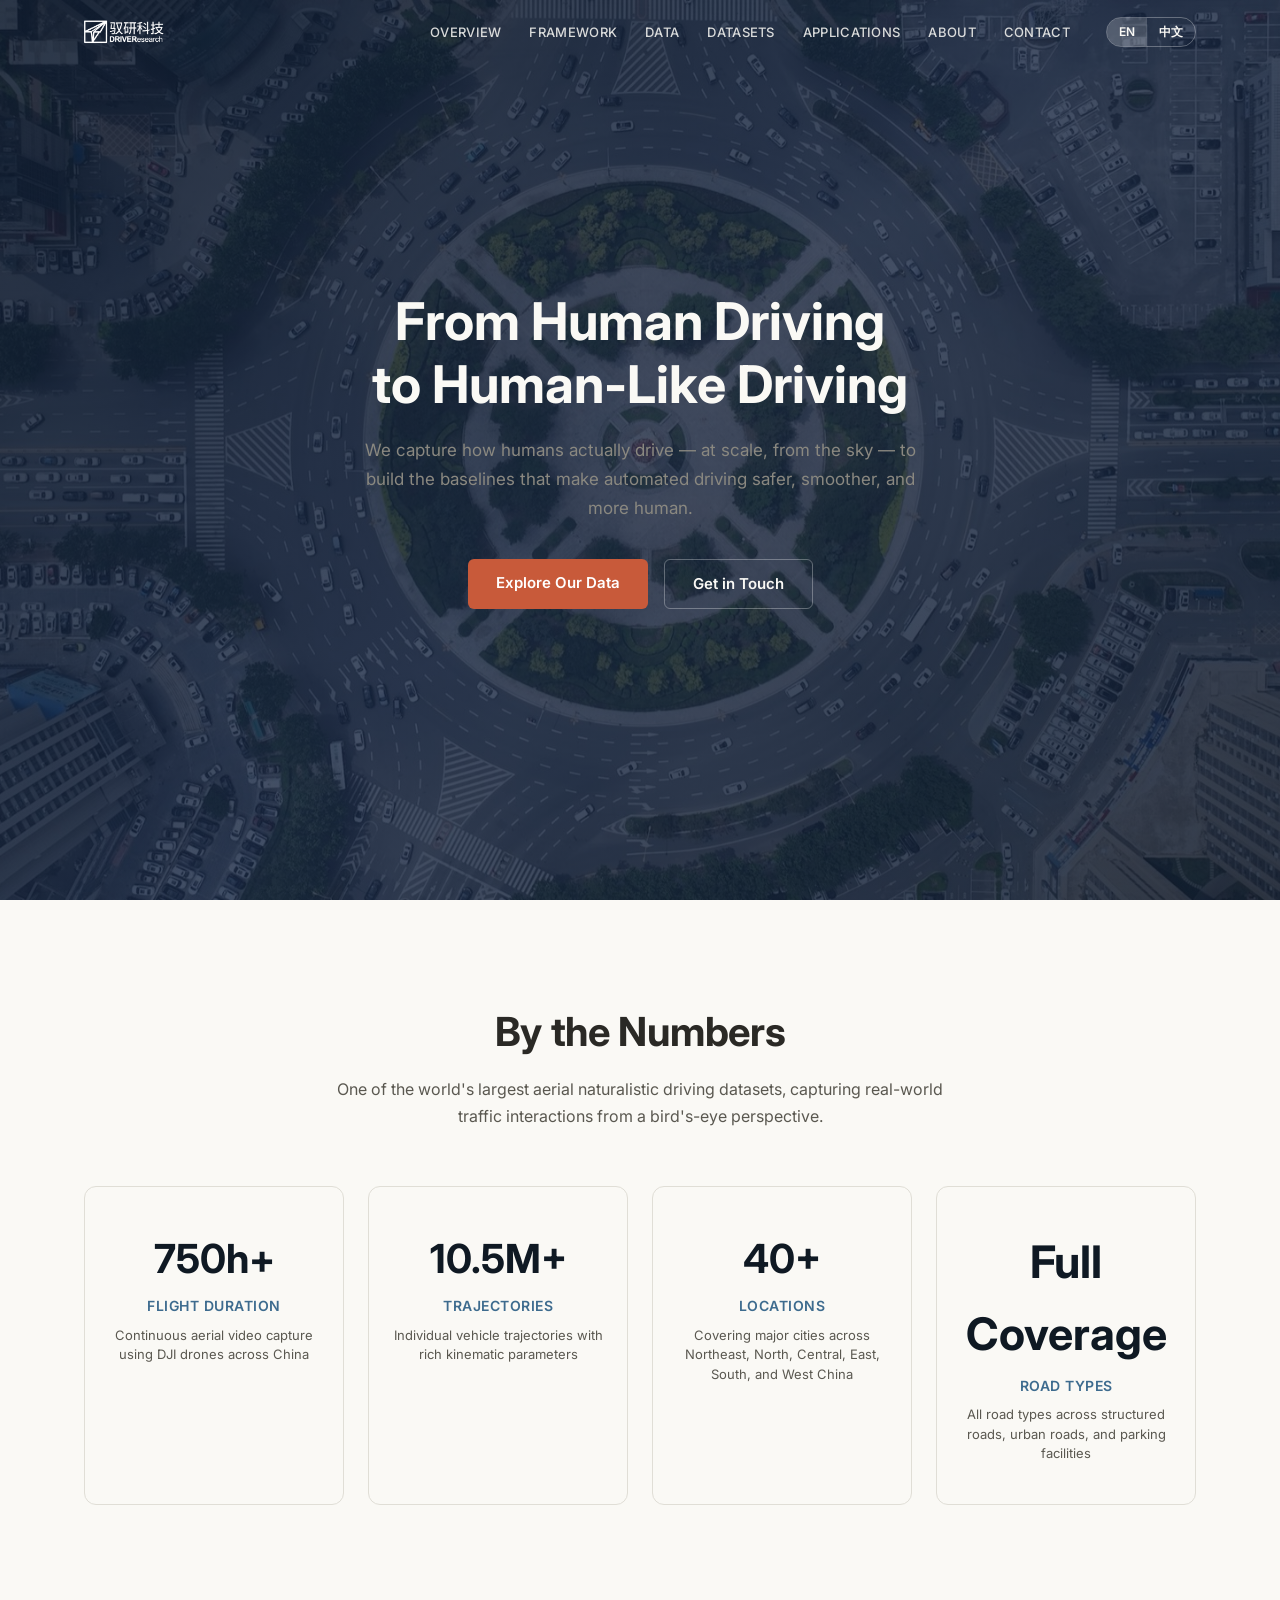
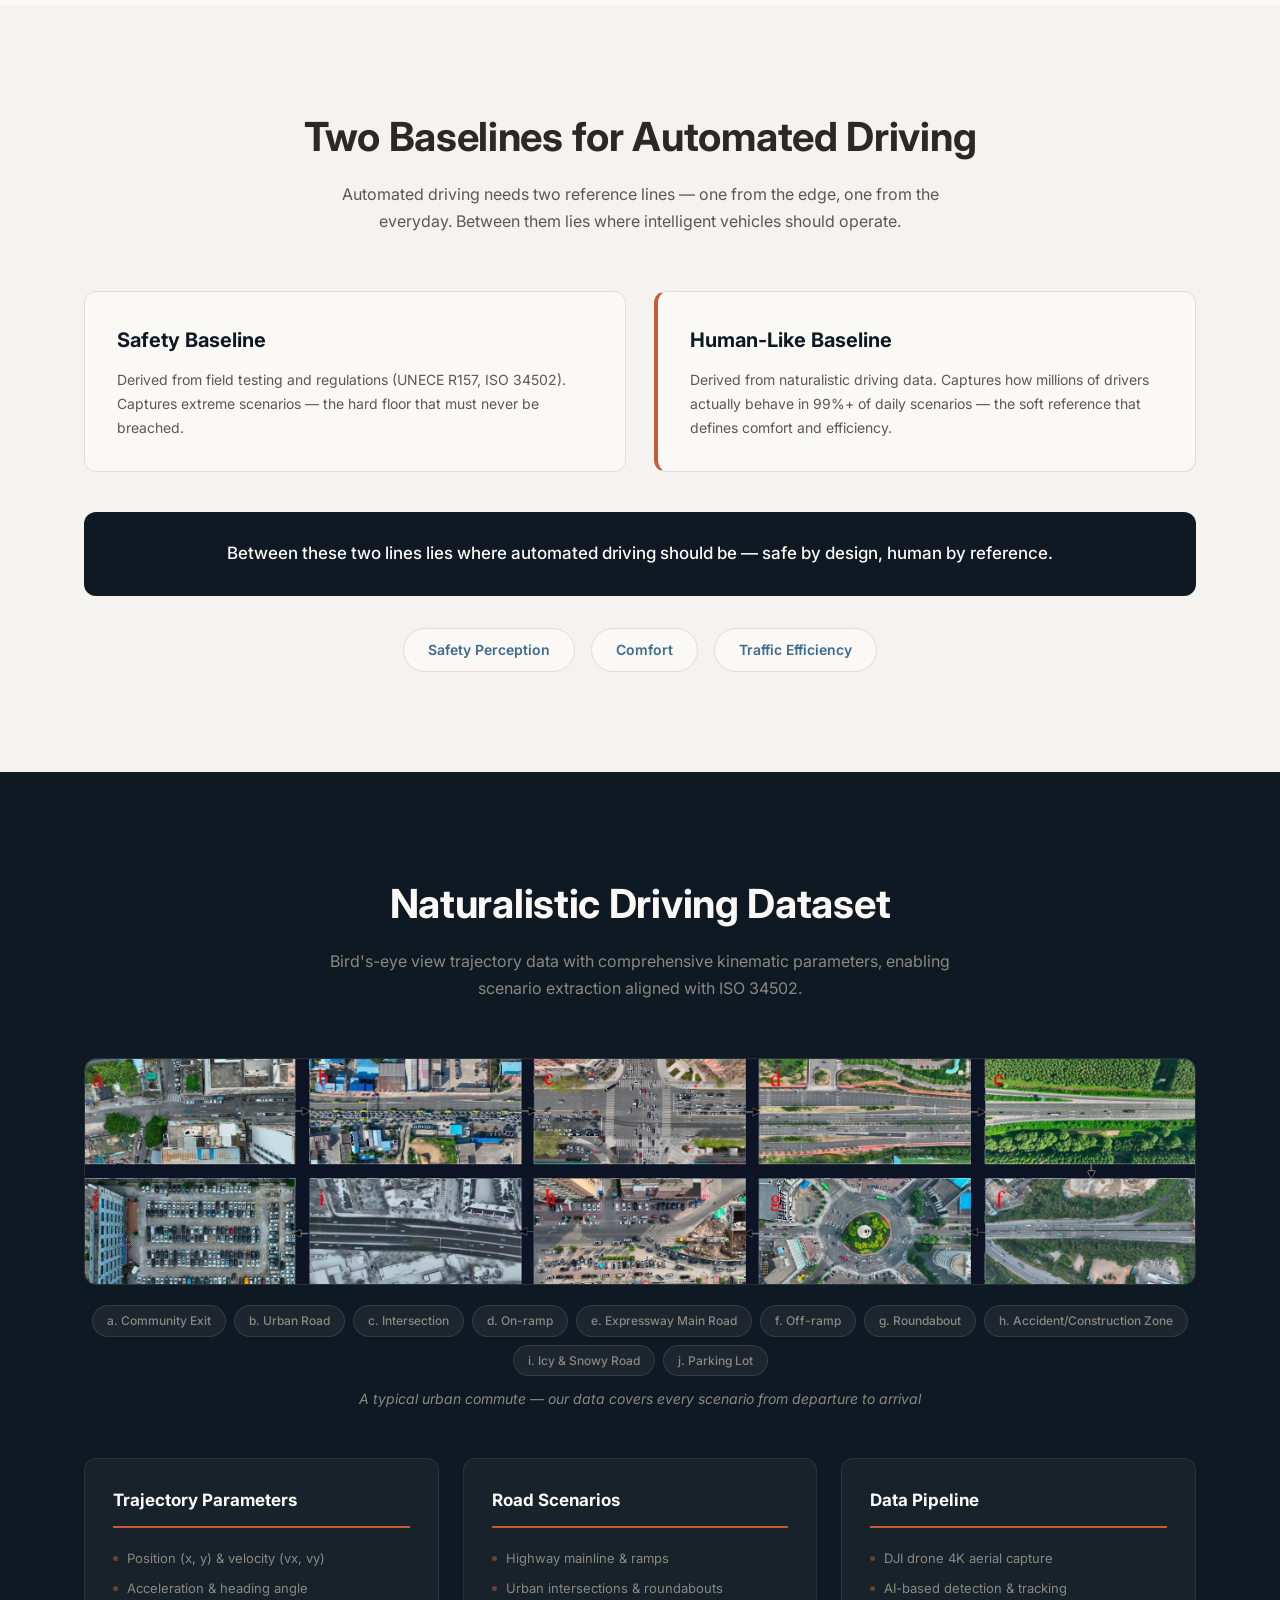
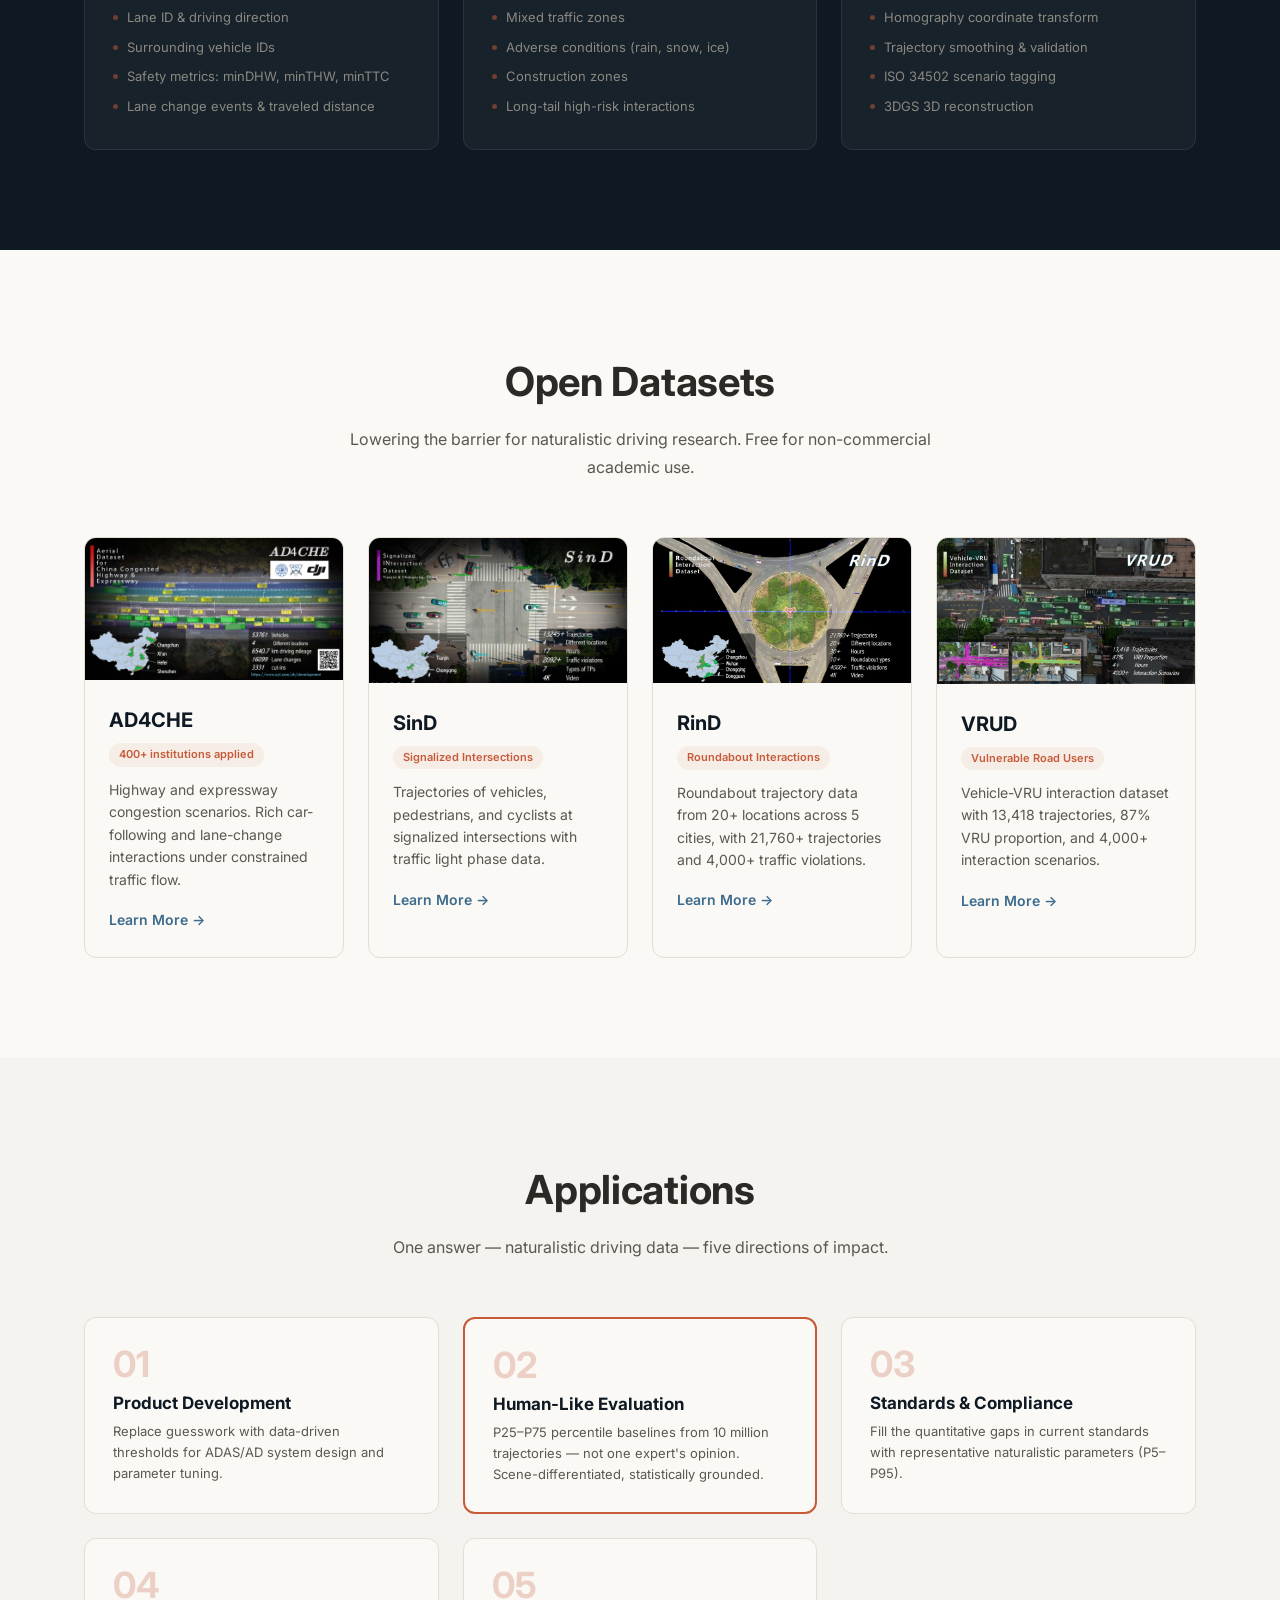
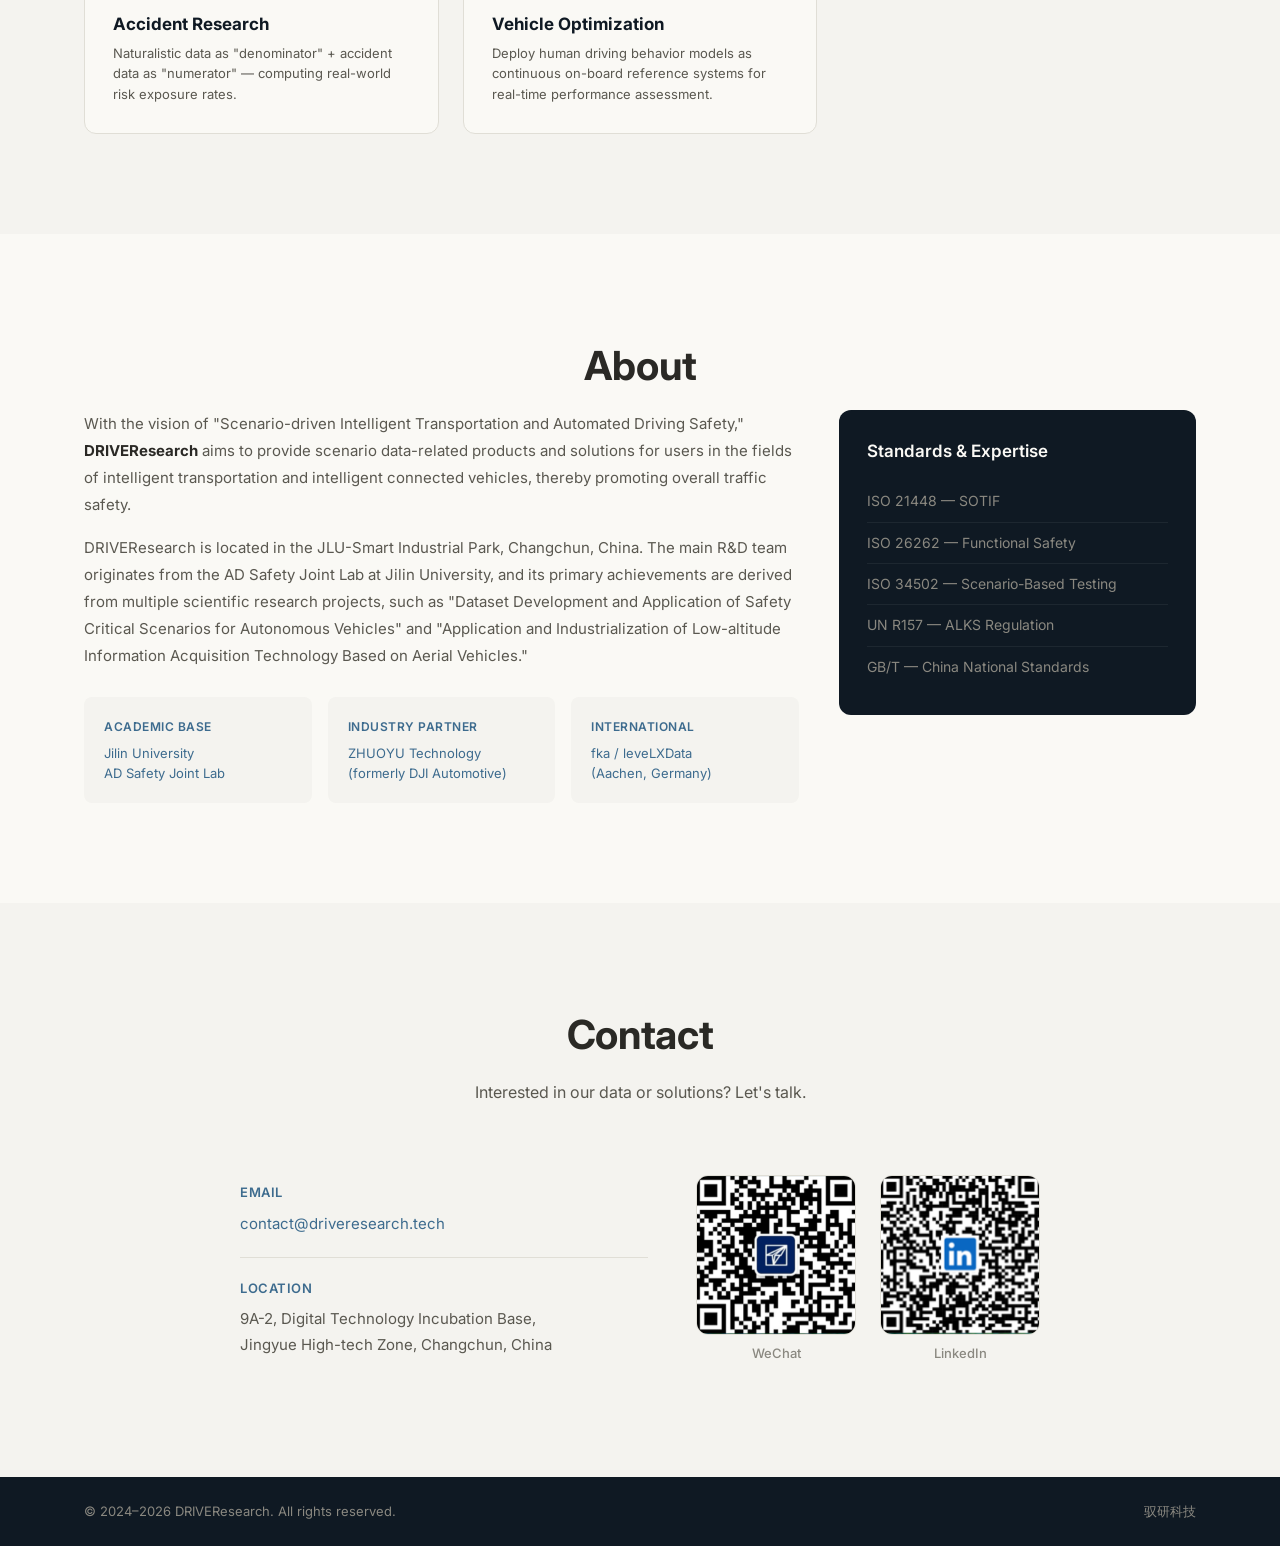
==== index.html @ 3f0e337e "Update data overview: revise locations desc + add road types card - Locations: "覆盖中国东北、华北、中部、东部、华南、西" ====
<!DOCTYPE html>
<html lang="en">
<head>
  <meta charset="UTF-8">
  <meta name="viewport" content="width=device-width, initial-scale=1.0">
  <title>DRIVEResearch — Scenario Data-Driven AD Safety</title>
  <meta name="description" content="DRIVEResearch provides large-scale aerial naturalistic driving datasets and scenario-based safety evaluation for automated driving.">
  <link rel="alternate" hreflang="zh" href="zh.html">
  <link rel="alternate" hreflang="en" href="index.html">
  <link rel="icon" href="images/logo-square.png" type="image/png">
  <link rel="stylesheet" href="styles.css">
  <link rel="preconnect" href="https://fonts.googleapis.com">
  <link rel="preconnect" href="https://fonts.gstatic.com" crossorigin>
  <link href="https://fonts.googleapis.com/css2?family=Inter:wght@300;400;500;600;700&display=swap" rel="stylesheet">
</head>
<body>

  <nav class="nav" id="nav">
    <div class="nav-inner">
      <a href="#hero" class="nav-logo"><img src="images/logo-white.png" alt="DRIVEResearch" class="nav-logo-img"></a>
      <button class="nav-toggle" aria-label="Toggle menu" onclick="document.querySelector('.nav-links').classList.toggle('open')">
        <span></span><span></span><span></span>
      </button>
      <ul class="nav-links">
        <li><a href="#overview">Overview</a></li>
        <li><a href="#framework">Framework</a></li>
        <li><a href="#data">Data</a></li>
        <li><a href="#datasets">Datasets</a></li>
        <li><a href="#applications">Applications</a></li>
        <li><a href="#about">About</a></li>
        <li><a href="#contact">Contact</a></li>
        <li><span class="lang-switch"><a href="index.html" class="active">EN</a><a href="zh.html">中文</a></span></li>
      </ul>
    </div>
  </nav>

  <!-- Hero -->
  <section class="hero" id="hero">
    <img src="images/shoutu.jpg" alt="Aerial view of roundabout traffic" class="hero-bg">
    <div class="hero-overlay"></div>
    <div class="hero-content">
      <h1>From Human Driving<br>to Human-Like Driving</h1>
      <p class="hero-desc">We capture how humans actually drive — at scale, from the sky — to build the baselines that make automated driving safer, smoother, and more human.</p>
      <div class="hero-actions">
        <a href="#data" class="btn btn-primary">Explore Our Data</a>
        <a href="#contact" class="btn btn-outline">Get in Touch</a>
      </div>
    </div>
  </section>

  <!-- Overview Stats -->
  <section class="overview" id="overview">
    <div class="container">
      <h2 class="section-title">By the Numbers</h2>
      <p class="section-subtitle">One of the world's largest aerial naturalistic driving datasets, capturing real-world traffic interactions from a bird's-eye perspective.</p>
      <div class="stats-grid">
        <div class="stat-card reveal">
          <div class="stat-number"><span class="counter" data-target="750" data-suffix="h+">0</span></div>
          <div class="stat-label">Flight Duration</div>
          <div class="stat-desc">Continuous aerial video capture using DJI drones across China</div>
        </div>
        <div class="stat-card reveal">
          <div class="stat-number"><span class="counter" data-target="10500000" data-suffix="+">0</span></div>
          <div class="stat-label">Trajectories</div>
          <div class="stat-desc">Individual vehicle trajectories with rich kinematic parameters</div>
        </div>
        <div class="stat-card reveal">
          <div class="stat-number"><span class="counter" data-target="40" data-suffix="+">0</span></div>
          <div class="stat-label">Locations</div>
          <div class="stat-desc">Covering major cities across Northeast, North, Central, East, South, and West China</div>
        </div>
        <div class="stat-card reveal">
          <div class="stat-number" style="font-size:2.8rem;">Full Coverage</div>
          <div class="stat-label">Road Types</div>
          <div class="stat-desc">All road types across structured roads, urban roads, and parking facilities</div>
        </div>
      </div>
    </div>
  </section>

  <!-- Framework -->
  <section class="framework" id="framework">
    <div class="container">
      <h2 class="section-title">Two Baselines for Automated Driving</h2>
      <p class="section-subtitle">Automated driving needs two reference lines — one from the edge, one from the everyday. Between them lies where intelligent vehicles should operate.</p>
      <div class="framework-cols">
        <div class="framework-card reveal">
          <h3>Safety Baseline</h3>
          <p>Derived from field testing and regulations (UNECE R157, ISO 34502). Captures extreme scenarios — the hard floor that must never be breached.</p>
        </div>
        <div class="framework-card highlight reveal">
          <h3>Human-Like Baseline</h3>
          <p>Derived from naturalistic driving data. Captures how millions of drivers actually behave in 99%+ of daily scenarios — the soft reference that defines comfort and efficiency.</p>
        </div>
      </div>
      <div class="framework-callout reveal">
        Between these two lines lies where automated driving should be — safe by design, human by reference.
      </div>
      <div class="eval-dims">
        <span class="eval-dim reveal">Safety Perception</span>
        <span class="eval-dim reveal">Comfort</span>
        <span class="eval-dim reveal">Traffic Efficiency</span>
      </div>
    </div>
  </section>

  <!-- Data -->
  <section class="data-section" id="data">
    <div class="container">
      <h2 class="section-title">Naturalistic Driving Dataset</h2>
      <p class="section-subtitle">Bird's-eye view trajectory data with comprehensive kinematic parameters, enabling scenario extraction aligned with ISO 34502.</p>
      <img src="images/commute-scenarios.jpg" alt="10 typical urban commute driving scenarios" class="data-banner reveal">
      <div class="scene-labels reveal">
        <span class="scene-tag">a. Community Exit</span>
        <span class="scene-tag">b. Urban Road</span>
        <span class="scene-tag">c. Intersection</span>
        <span class="scene-tag">d. On-ramp</span>
        <span class="scene-tag">e. Expressway Main Road</span>
        <span class="scene-tag">f. Off-ramp</span>
        <span class="scene-tag">g. Roundabout</span>
        <span class="scene-tag">h. Accident/Construction Zone</span>
        <span class="scene-tag">i. Icy &amp; Snowy Road</span>
        <span class="scene-tag">j. Parking Lot</span>
      </div>
      <p class="data-caption reveal">A typical urban commute — our data covers every scenario from departure to arrival</p>
      <div class="data-features">
        <div class="data-feature reveal">
          <h3>Trajectory Parameters</h3>
          <ul class="param-list">
            <li>Position (x, y) &amp; velocity (vx, vy)</li>
            <li>Acceleration &amp; heading angle</li>
            <li>Lane ID &amp; driving direction</li>
            <li>Surrounding vehicle IDs</li>
            <li>Safety metrics: minDHW, minTHW, minTTC</li>
            <li>Lane change events &amp; traveled distance</li>
          </ul>
        </div>
        <div class="data-feature reveal">
          <h3>Road Scenarios</h3>
          <ul class="param-list">
            <li>Highway mainline &amp; ramps</li>
            <li>Urban intersections &amp; roundabouts</li>
            <li>Mixed traffic zones</li>
            <li>Adverse conditions (rain, snow, ice)</li>
            <li>Construction zones</li>
            <li>Long-tail high-risk interactions</li>
          </ul>
        </div>
        <div class="data-feature reveal">
          <h3>Data Pipeline</h3>
          <ul class="param-list">
            <li>DJI drone 4K aerial capture</li>
            <li>AI-based detection &amp; tracking</li>
            <li>Homography coordinate transform</li>
            <li>Trajectory smoothing &amp; validation</li>
            <li>ISO 34502 scenario tagging</li>
            <li>3DGS 3D reconstruction</li>
          </ul>
        </div>
      </div>
    </div>
  </section>

  <!-- Open Datasets -->
  <section class="datasets" id="datasets">
    <div class="container">
      <h2 class="section-title">Open Datasets</h2>
      <p class="section-subtitle">Lowering the barrier for naturalistic driving research. Free for non-commercial academic use.</p>
      <div class="datasets-grid">
        <div class="dataset-card reveal">
          <img src="images/AD4CHE.jpg" alt="AD4CHE dataset">
          <div class="dataset-card-body">
            <h3>AD4CHE</h3>
            <span class="dataset-badge">400+ institutions applied</span>
            <p>Highway and expressway congestion scenarios. Rich car-following and lane-change interactions under constrained traffic flow.</p>
            <a href="https://ieeexplore.ieee.org/document/10079130" target="_blank" rel="noopener" class="dataset-link">Learn More &rarr;</a>
          </div>
        </div>
        <div class="dataset-card reveal">
          <img src="images/SinD.jpg" alt="SinD dataset">
          <div class="dataset-card-body">
            <h3>SinD</h3>
            <span class="dataset-badge">Signalized Intersections</span>
            <p>Trajectories of vehicles, pedestrians, and cyclists at signalized intersections with traffic light phase data.</p>
            <a href="https://arxiv.org/abs/2209.02297" target="_blank" rel="noopener" class="dataset-link">Learn More &rarr;</a>
          </div>
        </div>
        <div class="dataset-card reveal">
          <img src="images/RinD.jpg" alt="RinD dataset">
          <div class="dataset-card-body">
            <h3>RinD</h3>
            <span class="dataset-badge">Roundabout Interactions</span>
            <p>Roundabout trajectory data from 20+ locations across 5 cities, with 21,760+ trajectories and 4,000+ traffic violations.</p>
            <a href="https://eie.cqu.edu.cn/info/1204/2586.htm" target="_blank" rel="noopener" class="dataset-link">Learn More &rarr;</a>
          </div>
        </div>
        <div class="dataset-card reveal">
          <img src="images/VRUD.jpg" alt="VRUD dataset">
          <div class="dataset-card-body">
            <h3>VRUD</h3>
            <span class="dataset-badge">Vulnerable Road Users</span>
            <p>Vehicle-VRU interaction dataset with 13,418 trajectories, 87% VRU proportion, and 4,000+ interaction scenarios.</p>
            <a href="https://arxiv.org/abs/2604.01134" target="_blank" rel="noopener" class="dataset-link">Learn More &rarr;</a>
          </div>
        </div>
      </div>
    </div>
  </section>

  <!-- Applications -->
  <section class="applications" id="applications">
    <div class="container">
      <h2 class="section-title">Applications</h2>
      <p class="section-subtitle">One answer — naturalistic driving data — five directions of impact.</p>
      <div class="app-grid">
        <div class="app-card reveal">
          <div class="app-number">01</div>
          <h3>Product Development</h3>
          <p>Replace guesswork with data-driven thresholds for ADAS/AD system design and parameter tuning.</p>
        </div>
        <div class="app-card featured reveal">
          <div class="app-number">02</div>
          <h3>Human-Like Evaluation</h3>
          <p>P25–P75 percentile baselines from 10 million trajectories — not one expert's opinion. Scene-differentiated, statistically grounded.</p>
        </div>
        <div class="app-card reveal">
          <div class="app-number">03</div>
          <h3>Standards &amp; Compliance</h3>
          <p>Fill the quantitative gaps in current standards with representative naturalistic parameters (P5–P95).</p>
        </div>
        <div class="app-card reveal">
          <div class="app-number">04</div>
          <h3>Accident Research</h3>
          <p>Naturalistic data as "denominator" + accident data as "numerator" — computing real-world risk exposure rates.</p>
        </div>
        <div class="app-card reveal">
          <div class="app-number">05</div>
          <h3>Vehicle Optimization</h3>
          <p>Deploy human driving behavior models as continuous on-board reference systems for real-time performance assessment.</p>
        </div>
      </div>
    </div>
  </section>

  <!-- About -->
  <section class="about" id="about">
    <div class="container">
      <h2 class="section-title">About</h2>
      <div class="about-content">
        <div class="about-text">
          <p>With the vision of "Scenario-driven Intelligent Transportation and Automated Driving Safety," <strong>DRIVEResearch</strong> aims to provide scenario data-related products and solutions for users in the fields of intelligent transportation and intelligent connected vehicles, thereby promoting overall traffic safety.</p>
          <p>DRIVEResearch is located in the JLU-Smart Industrial Park, Changchun, China. The main R&amp;D team originates from the AD Safety Joint Lab at Jilin University, and its primary achievements are derived from multiple scientific research projects, such as "Dataset Development and Application of Safety Critical Scenarios for Autonomous Vehicles" and "Application and Industrialization of Low-altitude Information Acquisition Technology Based on Aerial Vehicles."</p>
          <div class="affiliations">
            <div class="affiliation">
              <h4>Academic Base</h4>
              <p><a href="https://lab.autozyx.com" target="_blank" rel="noopener">Jilin University<br>AD Safety Joint Lab</a></p>
            </div>
            <div class="affiliation">
              <h4>Industry Partner</h4>
              <p><a href="https://zyt.com" target="_blank" rel="noopener">ZHUOYU Technology<br>(formerly DJI Automotive)</a></p>
            </div>
            <div class="affiliation">
              <h4>International</h4>
              <p><a href="https://levelxdata.com/" target="_blank" rel="noopener">fka / leveLXData<br>(Aachen, Germany)</a></p>
            </div>
          </div>
        </div>
        <div class="standards-box">
          <h3>Standards &amp; Expertise</h3>
          <ul>
            <li>ISO 21448 — SOTIF</li>
            <li>ISO 26262 — Functional Safety</li>
            <li>ISO 34502 — Scenario-Based Testing</li>
            <li>UN R157 — ALKS Regulation</li>
            <li>GB/T — China National Standards</li>
          </ul>
        </div>
      </div>
    </div>
  </section>

  <!-- Contact -->
  <section class="contact" id="contact">
    <div class="container">
      <h2 class="section-title">Contact</h2>
      <p class="section-subtitle">Interested in our data or solutions? Let's talk.</p>
      <div class="contact-layout">
        <div class="contact-info">
          <div class="contact-item">
            <h3>Email</h3>
            <p><a href="mailto:contact@driveresearch.tech">contact@driveresearch.tech</a></p>
          </div>
          <div class="contact-item">
            <h3>Location</h3>
            <p>9A-2, Digital Technology Incubation Base,<br>Jingyue High-tech Zone, Changchun, China</p>
          </div>
        </div>
        <div class="contact-qr-group">
          <div class="contact-qr">
            <img src="images/WeChat.png" alt="WeChat QR Code">
            <p>WeChat</p>
          </div>
          <div class="contact-qr">
            <a href="https://www.linkedin.com/company/driveresearch/?viewAsMember=true" target="_blank" rel="noopener">
              <img src="images/Linkedin.png" alt="LinkedIn QR Code">
            </a>
            <p>LinkedIn</p>
          </div>
        </div>
      </div>
    </div>
  </section>

  <footer class="footer">
    <div class="container">
      <div class="footer-inner">
        <p>&copy; 2024–2026 DRIVEResearch. All rights reserved.</p>
        <p>驭研科技</p>
      </div>
    </div>
  </footer>

  <script src="scripts.js"></script>
</body>
</html>
---- styles.css ----
/* ===== Reset & Variables ===== */
*, *::before, *::after { margin: 0; padding: 0; box-sizing: border-box; }

:root {
  --navy: #0f1923;
  --navy-light: #1a2636;
  --blue: #3d6b8e;
  --blue-light: #4d7fa6;
  --accent: #c85a3a;
  --accent-light: #e8a08c;
  --white: #faf9f5;
  --gray-50: #f4f3ef;
  --gray-100: #eae9e4;
  --gray-200: #e0ded6;
  --gray-400: #8a8880;
  --gray-600: #5a5850;
  --gray-800: #2a2925;
  --font: 'Inter', -apple-system, BlinkMacSystemFont, 'Segoe UI', sans-serif;
  --font-zh: 'PingFang SC', 'Microsoft YaHei', 'Noto Sans SC', sans-serif;
  --radius: 12px;
  --shadow: 0 4px 24px rgba(0,0,0,0.06);
  --shadow-hover: 0 12px 40px rgba(0,0,0,0.1);
}

html { scroll-behavior: smooth; }
body { font-family: var(--font); color: var(--gray-800); line-height: 1.6; background: var(--white); -webkit-font-smoothing: antialiased; }
body.zh { font-family: var(--font-zh); }
a { color: var(--blue); text-decoration: none; transition: color 0.2s; }
a:hover { color: var(--blue-light); }
img { max-width: 100%; height: auto; display: block; }
.container { max-width: 1160px; margin: 0 auto; padding: 0 24px; }

/* ===== Reveal Animation ===== */
.reveal { opacity: 0; transform: translateY(24px); transition: opacity 0.6s ease, transform 0.6s ease; }
.reveal.visible { opacity: 1; transform: translateY(0); }
.reveal:nth-child(2) { transition-delay: 0.1s; }
.reveal:nth-child(3) { transition-delay: 0.2s; }
.reveal:nth-child(4) { transition-delay: 0.3s; }
.reveal:nth-child(5) { transition-delay: 0.4s; }

/* ===== Navigation ===== */
.nav { position: fixed; top: 0; left: 0; right: 0; z-index: 1000; background: transparent; transition: background 0.3s, box-shadow 0.3s; }
.nav.scrolled { background: var(--navy); box-shadow: 0 2px 20px rgba(0,0,0,0.3); }
.nav-inner { max-width: 1160px; margin: 0 auto; padding: 0 24px; display: flex; align-items: center; justify-content: space-between; height: 64px; }
.nav-logo-img { height: 32px; width: auto; }
.nav-links { display: flex; list-style: none; gap: 28px; align-items: center; }
.nav-links a { color: var(--white); font-size: 13px; font-weight: 500; letter-spacing: 0.3px; text-transform: uppercase; opacity: 0.85; transition: opacity 0.2s; }
.nav-links a:hover { opacity: 1; color: var(--white); }

.lang-switch { display: inline-flex; border: 1px solid rgba(255,255,255,0.3); border-radius: 20px; overflow: hidden; margin-left: 8px; }
.lang-switch a { padding: 4px 12px; font-size: 12px; font-weight: 600; text-transform: none; letter-spacing: 0; opacity: 1; }
.lang-switch a.active { background: rgba(255,255,255,0.2); }

.nav-toggle { display: none; flex-direction: column; gap: 5px; background: none; border: none; cursor: pointer; padding: 4px; }
.nav-toggle span { display: block; width: 22px; height: 2px; background: var(--white); }

/* ===== Buttons ===== */
.btn { display: inline-block; padding: 12px 28px; font-size: 15px; font-weight: 600; border-radius: 6px; transition: all 0.2s; cursor: pointer; }
.btn-primary { background: var(--accent); color: #fff; }
.btn-primary:hover { background: #b04e30; color: #fff; transform: translateY(-1px); }
.btn-outline { border: 1.5px solid rgba(255,255,255,0.3); color: var(--white); }
.btn-outline:hover { border-color: var(--white); color: var(--white); }
.btn-outline-dark { border: 1.5px solid var(--gray-200); color: var(--gray-800); }
.btn-outline-dark:hover { border-color: var(--blue); color: var(--blue); }

/* ===== Section Titles ===== */
.section-title { font-size: clamp(28px, 4vw, 40px); font-weight: 700; text-align: center; margin-bottom: 12px; letter-spacing: -0.3px; }
.section-subtitle { text-align: center; color: var(--gray-600); font-size: 16px; max-width: 640px; margin: 0 auto 56px; line-height: 1.7; }

/* ===== Hero ===== */
.hero { position: relative; min-height: 100vh; display: flex; align-items: center; justify-content: center; background: var(--navy); overflow: hidden; }
.hero-bg { position: absolute; inset: 0; width: 100%; height: 100%; object-fit: cover; object-position: center; }
.hero-overlay { position: absolute; inset: 0; background: linear-gradient(135deg, rgba(10,22,40,0.78) 0%, rgba(19,32,57,0.65) 50%, rgba(10,22,40,0.72) 100%); }
.hero-content { position: relative; z-index: 1; text-align: center; max-width: 760px; padding: 0 24px; }
.hero h1 { font-size: clamp(30px, 5vw, 52px); font-weight: 700; color: var(--white); line-height: 1.2; margin-bottom: 20px; }
.hero-desc { font-size: 17px; color: var(--gray-400); line-height: 1.7; margin-bottom: 36px; max-width: 580px; margin-left: auto; margin-right: auto; }
.hero-actions { display: flex; gap: 16px; justify-content: center; flex-wrap: wrap; }

/* ===== Overview Stats ===== */
.overview { padding: 100px 0; background: var(--white); }
.stats-grid { display: grid; grid-template-columns: repeat(4, 1fr); gap: 24px; }
.stat-card { text-align: center; padding: 40px 16px; border-radius: var(--radius); border: 1px solid var(--gray-200); background: var(--white); transition: transform 0.3s, box-shadow 0.3s; }
.stat-card:hover { transform: translateY(-4px); box-shadow: var(--shadow-hover); }
.stat-number { font-size: 40px; font-weight: 700; color: var(--navy); margin-bottom: 4px; }
.stat-label { font-size: 14px; font-weight: 600; color: var(--blue); text-transform: uppercase; letter-spacing: 0.5px; margin-bottom: 8px; }
.stat-desc { font-size: 13px; color: var(--gray-600); line-height: 1.5; }

/* ===== Framework ===== */
.framework { padding: 100px 0; background: var(--gray-50); }
.framework-img { max-width: 800px; margin: 0 auto 48px; border-radius: var(--radius); }
.framework-cols { display: grid; grid-template-columns: 1fr 1fr; gap: 28px; margin-bottom: 40px; }
.framework-card { padding: 32px; border-radius: var(--radius); border: 1px solid var(--gray-200); background: var(--white); }
.framework-card.highlight { border-left: 4px solid var(--accent); }
.framework-card h3 { font-size: 20px; font-weight: 700; margin-bottom: 12px; color: var(--navy); }
.framework-card p { font-size: 14px; color: var(--gray-600); line-height: 1.7; }
.framework-callout { text-align: center; padding: 28px; background: var(--navy); color: var(--white); border-radius: var(--radius); font-size: 17px; font-weight: 500; line-height: 1.6; }
.eval-dims { display: flex; gap: 16px; justify-content: center; margin-top: 32px; flex-wrap: wrap; }
.eval-dim { padding: 10px 24px; border-radius: 24px; background: var(--white); border: 1px solid var(--gray-200); font-size: 14px; font-weight: 600; color: var(--blue); }

/* ===== Data Section ===== */
.data-section { padding: 100px 0; background: var(--navy); color: var(--white); }
.data-section .section-title { color: var(--white); }
.data-section .section-subtitle { color: var(--gray-400); }
.data-gallery { display: grid; grid-template-columns: 1fr 1fr; gap: 20px; margin-bottom: 48px; }
.data-img { width: 100%; height: 260px; object-fit: cover; border-radius: var(--radius); border: 1px solid rgba(255,255,255,0.1); }
.data-banner { width: 100%; border-radius: var(--radius); margin-bottom: 20px; border: 1px solid rgba(255,255,255,0.1); }
.scene-labels { display: flex; flex-wrap: wrap; gap: 8px; justify-content: center; margin-bottom: 12px; }
.scene-tag { padding: 5px 14px; font-size: 12px; font-weight: 500; color: var(--gray-400); background: rgba(255,255,255,0.06); border: 1px solid rgba(255,255,255,0.1); border-radius: 20px; }
.data-caption { text-align: center; font-size: 14px; color: var(--gray-400); margin-bottom: 48px; font-style: italic; }

.data-features { display: grid; grid-template-columns: repeat(3, 1fr); gap: 24px; }
.data-feature { background: rgba(255,255,255,0.04); border: 1px solid rgba(255,255,255,0.08); padding: 28px; border-radius: var(--radius); }
.data-feature h3 { font-size: 17px; font-weight: 700; color: var(--white); margin-bottom: 16px; padding-bottom: 12px; border-bottom: 2px solid var(--accent); }
.param-list { list-style: none; }
.param-list li { padding: 5px 0; font-size: 13px; color: var(--gray-400); line-height: 1.5; padding-left: 14px; position: relative; }
.param-list li::before { content: ''; position: absolute; left: 0; top: 12px; width: 5px; height: 5px; border-radius: 50%; background: var(--accent); opacity: 0.5; }

/* ===== Open Datasets ===== */
.datasets { padding: 100px 0; background: var(--white); }
.datasets-grid { display: grid; grid-template-columns: repeat(4, 1fr); gap: 24px; }
.dataset-card { border-radius: var(--radius); border: 1px solid var(--gray-200); overflow: hidden; transition: transform 0.3s, box-shadow 0.3s; }
.dataset-card:hover { transform: translateY(-4px); box-shadow: var(--shadow-hover); }
.dataset-card img { width: 100%; height: auto; }
.dataset-card-body { padding: 24px; }
.dataset-card h3 { font-size: 20px; font-weight: 700; color: var(--navy); margin-bottom: 4px; }
.dataset-badge { display: inline-block; font-size: 11px; font-weight: 600; color: var(--accent); background: rgba(200,90,58,0.08); padding: 3px 10px; border-radius: 12px; margin-bottom: 12px; }
.dataset-card p { font-size: 14px; color: var(--gray-600); line-height: 1.6; margin-bottom: 16px; }
.dataset-link { font-size: 14px; font-weight: 600; color: var(--blue); }

/* ===== Applications ===== */
.applications { padding: 100px 0; background: var(--gray-50); }
.app-visual { max-width: 800px; margin: 0 auto 48px; border-radius: var(--radius); }
.app-grid { display: grid; grid-template-columns: repeat(3, 1fr); gap: 24px; }
.app-card { padding: 28px; border-radius: var(--radius); border: 1px solid var(--gray-200); background: var(--white); transition: transform 0.3s, box-shadow 0.3s; }
.app-card:hover { transform: translateY(-4px); box-shadow: var(--shadow-hover); }
.app-card.featured { border: 2px solid var(--accent); }
.app-number { font-size: 36px; font-weight: 700; color: var(--accent); opacity: 0.25; line-height: 1; margin-bottom: 8px; }
.app-card h3 { font-size: 17px; font-weight: 700; color: var(--navy); margin-bottom: 4px; }
.app-zh { font-size: 13px; color: var(--blue); margin-bottom: 12px; }
.app-card p:last-child { font-size: 13px; color: var(--gray-600); line-height: 1.6; }

/* ===== About ===== */
.about { padding: 100px 0; background: var(--white); }
.about-banner { width: 100%; border-radius: var(--radius); margin-bottom: 40px; }
.about-content { display: grid; grid-template-columns: 2fr 1fr; gap: 40px; align-items: start; }
.about-text p { font-size: 15px; color: var(--gray-600); line-height: 1.8; margin-bottom: 16px; }
.about-text strong { color: var(--gray-800); }
.affiliations { display: grid; grid-template-columns: repeat(3, 1fr); gap: 16px; margin-top: 28px; }
.affiliation { padding: 20px; background: var(--gray-50); border-radius: 8px; }
.affiliation h4 { font-size: 12px; font-weight: 600; text-transform: uppercase; letter-spacing: 0.5px; color: var(--blue); margin-bottom: 8px; }
.affiliation p { font-size: 13px; color: var(--gray-600); line-height: 1.5; margin-bottom: 0; }
.standards-box { background: var(--navy); color: var(--white); padding: 28px; border-radius: var(--radius); }
.standards-box h3 { font-size: 17px; font-weight: 600; margin-bottom: 16px; }
.standards-box ul { list-style: none; }
.standards-box li { padding: 9px 0; font-size: 14px; color: var(--gray-400); border-bottom: 1px solid rgba(255,255,255,0.06); }
.standards-box li:last-child { border-bottom: none; }

/* ===== Contact ===== */
.contact { padding: 100px 0; background: var(--gray-50); }
.contact-layout { display: flex; gap: 48px; align-items: center; justify-content: center; max-width: 800px; margin: 0 auto; }
.contact-info { flex: 1; }
.contact-item { padding: 20px 0; border-bottom: 1px solid var(--gray-200); }
.contact-item:last-child { border-bottom: none; }
.contact-item h3 { font-size: 13px; font-weight: 600; text-transform: uppercase; letter-spacing: 0.5px; color: var(--blue); margin-bottom: 8px; }
.contact-item p { font-size: 15px; color: var(--gray-600); line-height: 1.7; }
.contact-qr-group { display: flex; gap: 24px; flex-shrink: 0; }
.contact-qr { text-align: center; }
.contact-qr img { width: 160px; height: 160px; border-radius: var(--radius); border: 1px solid var(--gray-200); margin-bottom: 8px; }
.contact-qr p { font-size: 13px; color: var(--gray-400); font-weight: 500; }

/* ===== Footer ===== */
.footer { background: var(--navy); padding: 24px 0; }
.footer-inner { display: flex; justify-content: space-between; align-items: center; }
.footer p { font-size: 13px; color: var(--gray-400); }

/* ===== Responsive ===== */
@media (max-width: 900px) {
  .stats-grid { grid-template-columns: repeat(2, 1fr); }
  .framework-cols, .data-features, .app-grid { grid-template-columns: 1fr; }
  .datasets-grid { grid-template-columns: 1fr 1fr; }
  .about-content { grid-template-columns: 1fr; }
  .affiliations { grid-template-columns: 1fr; }
  .contact-layout { flex-direction: column; text-align: center; }
  .app-grid { grid-template-columns: 1fr 1fr; }
}
@media (max-width: 640px) {
  .nav-links { display: none; position: absolute; top: 64px; left: 0; right: 0; background: var(--navy); flex-direction: column; padding: 16px 24px; gap: 16px; }
  .nav-links.open { display: flex; }
  .nav-toggle { display: flex; }
  .stats-grid { grid-template-columns: 1fr 1fr; gap: 12px; }
  .stat-card { padding: 24px 12px; }
  .stat-number { font-size: 28px; }
  .app-grid { grid-template-columns: 1fr; }
  .footer-inner { flex-direction: column; gap: 8px; text-align: center; }
}
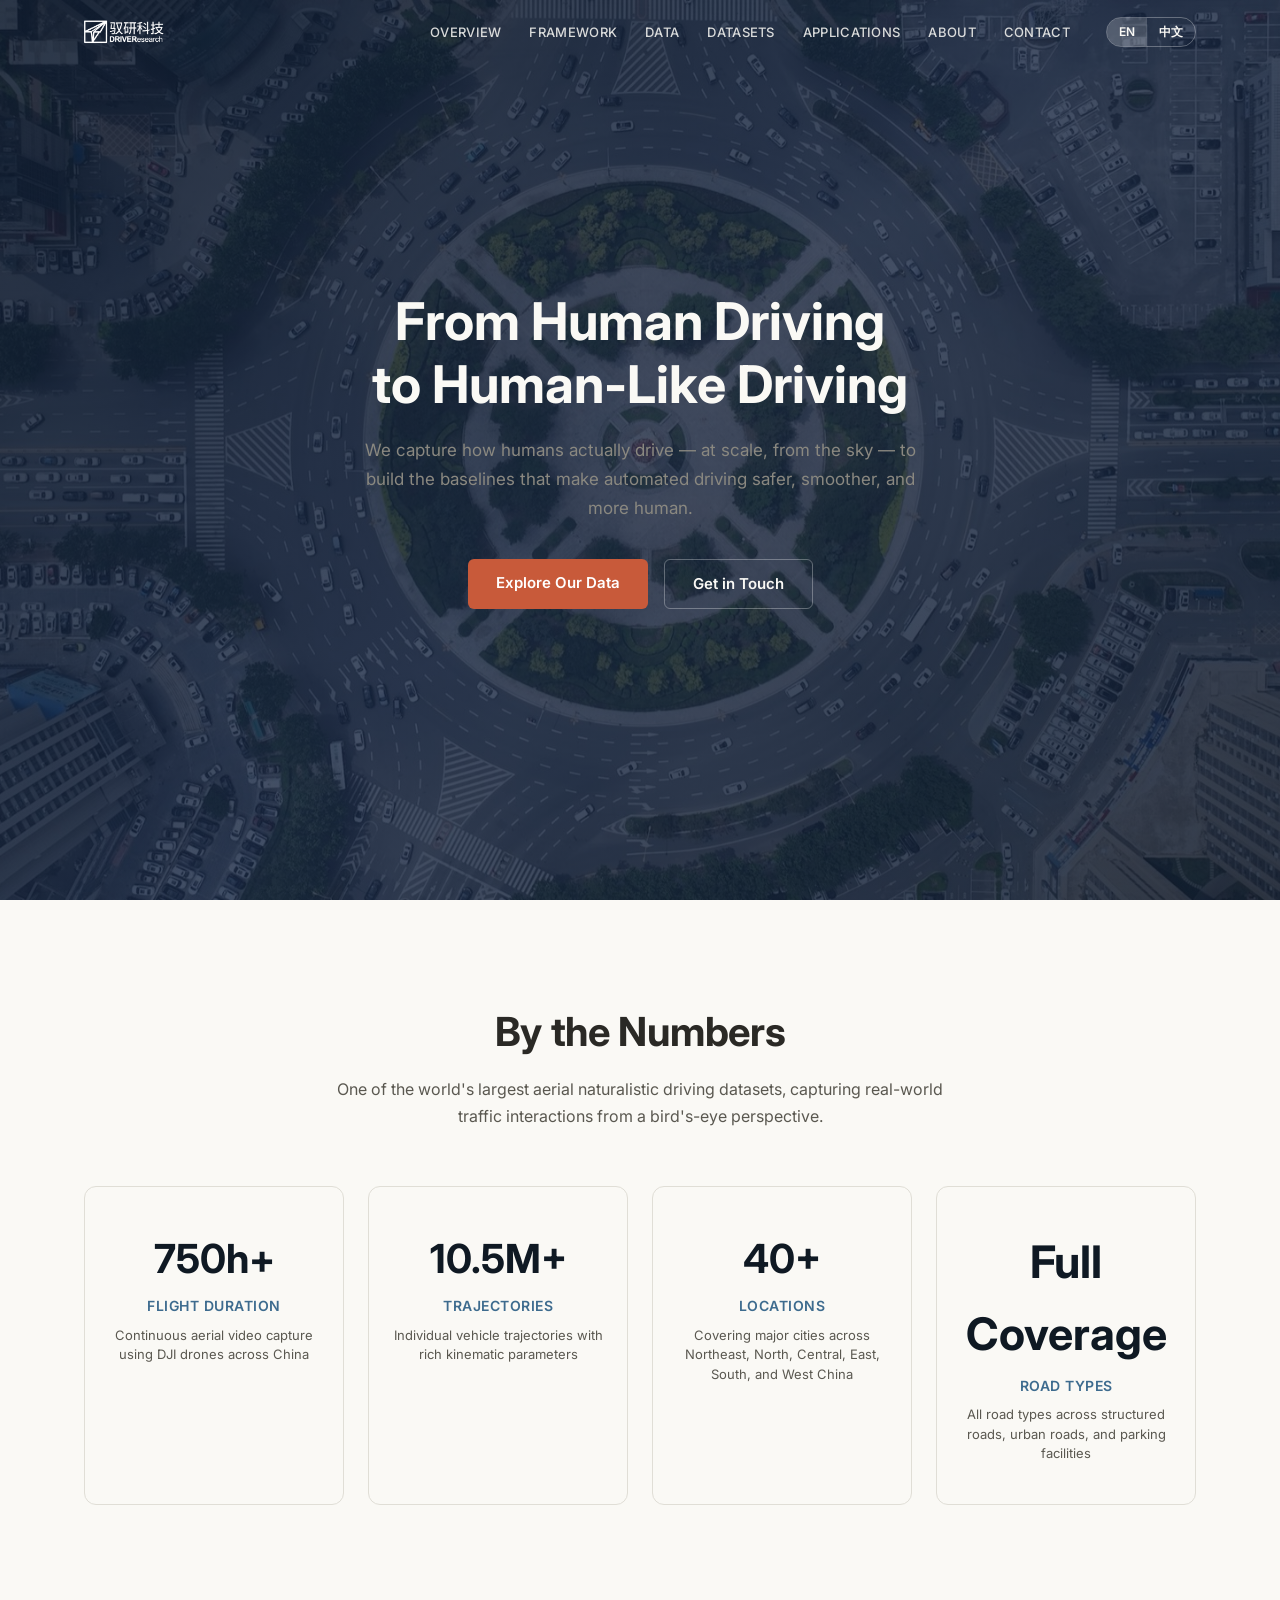
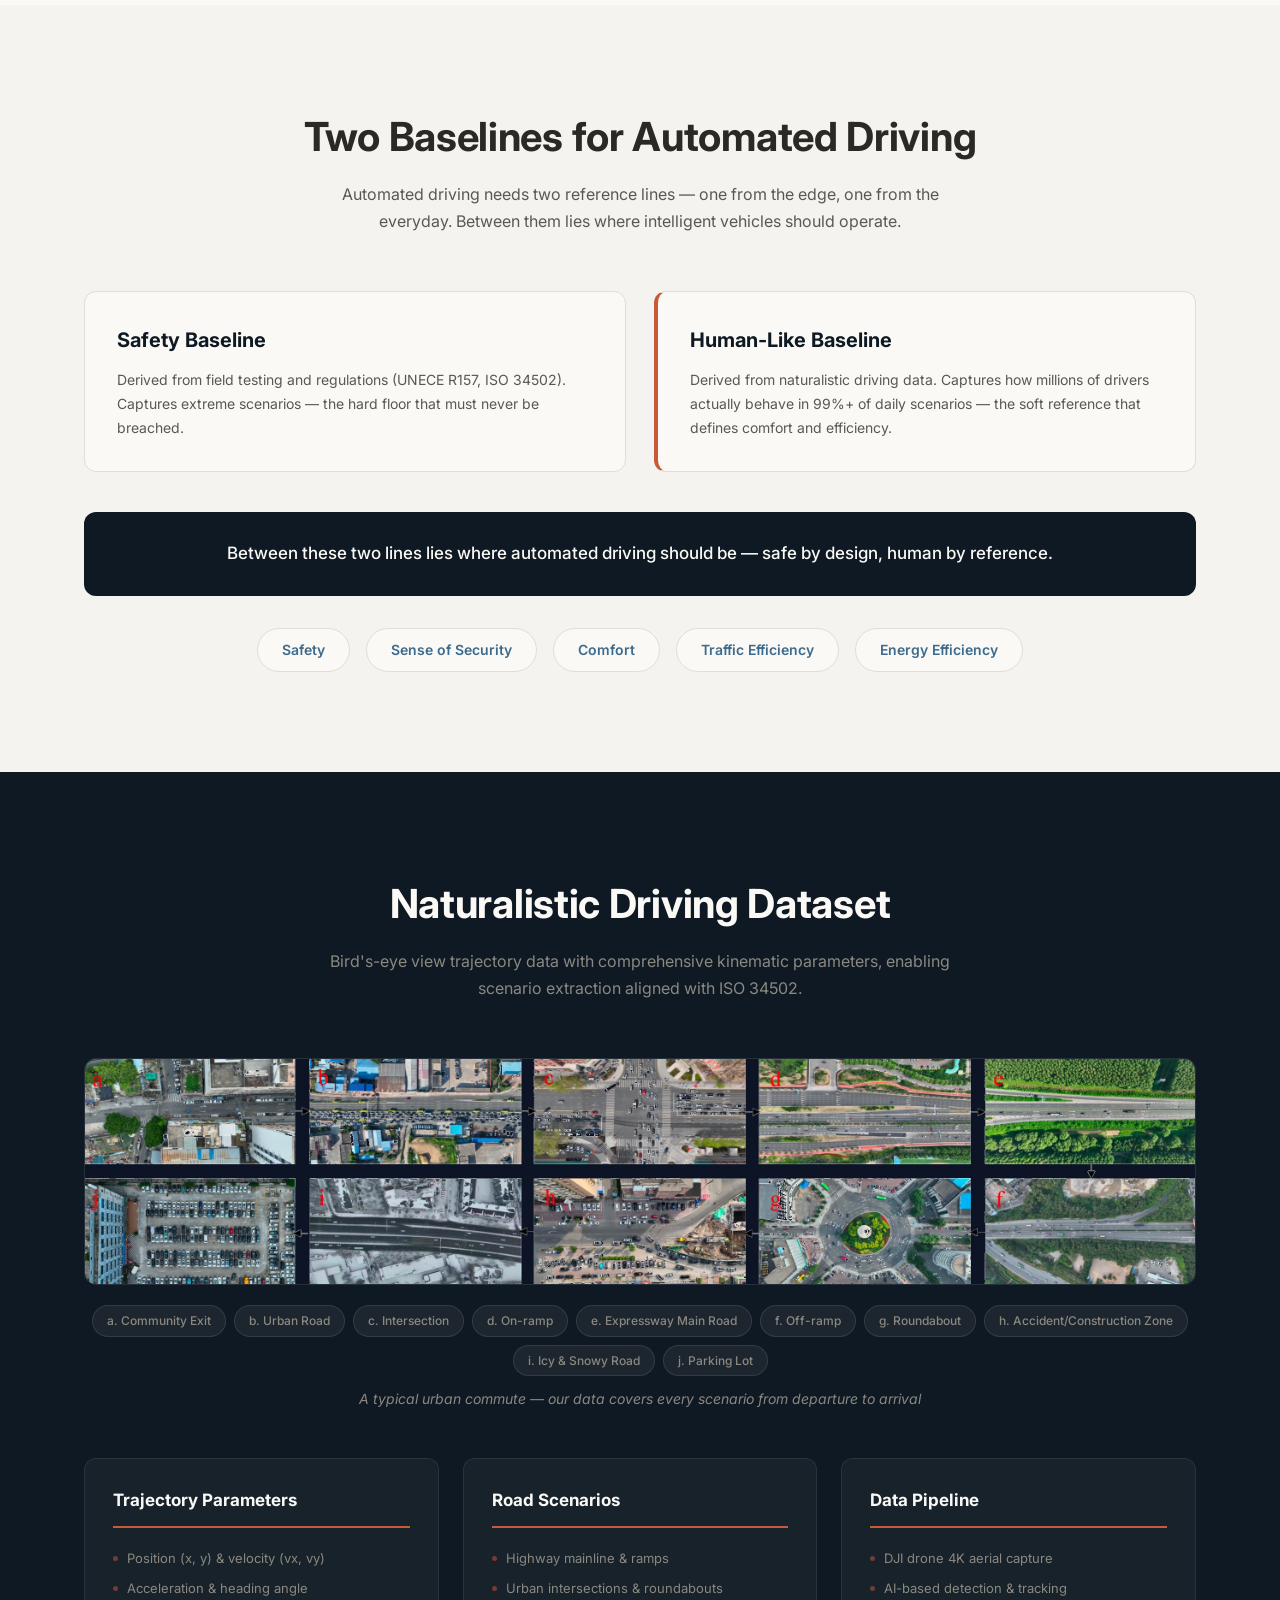
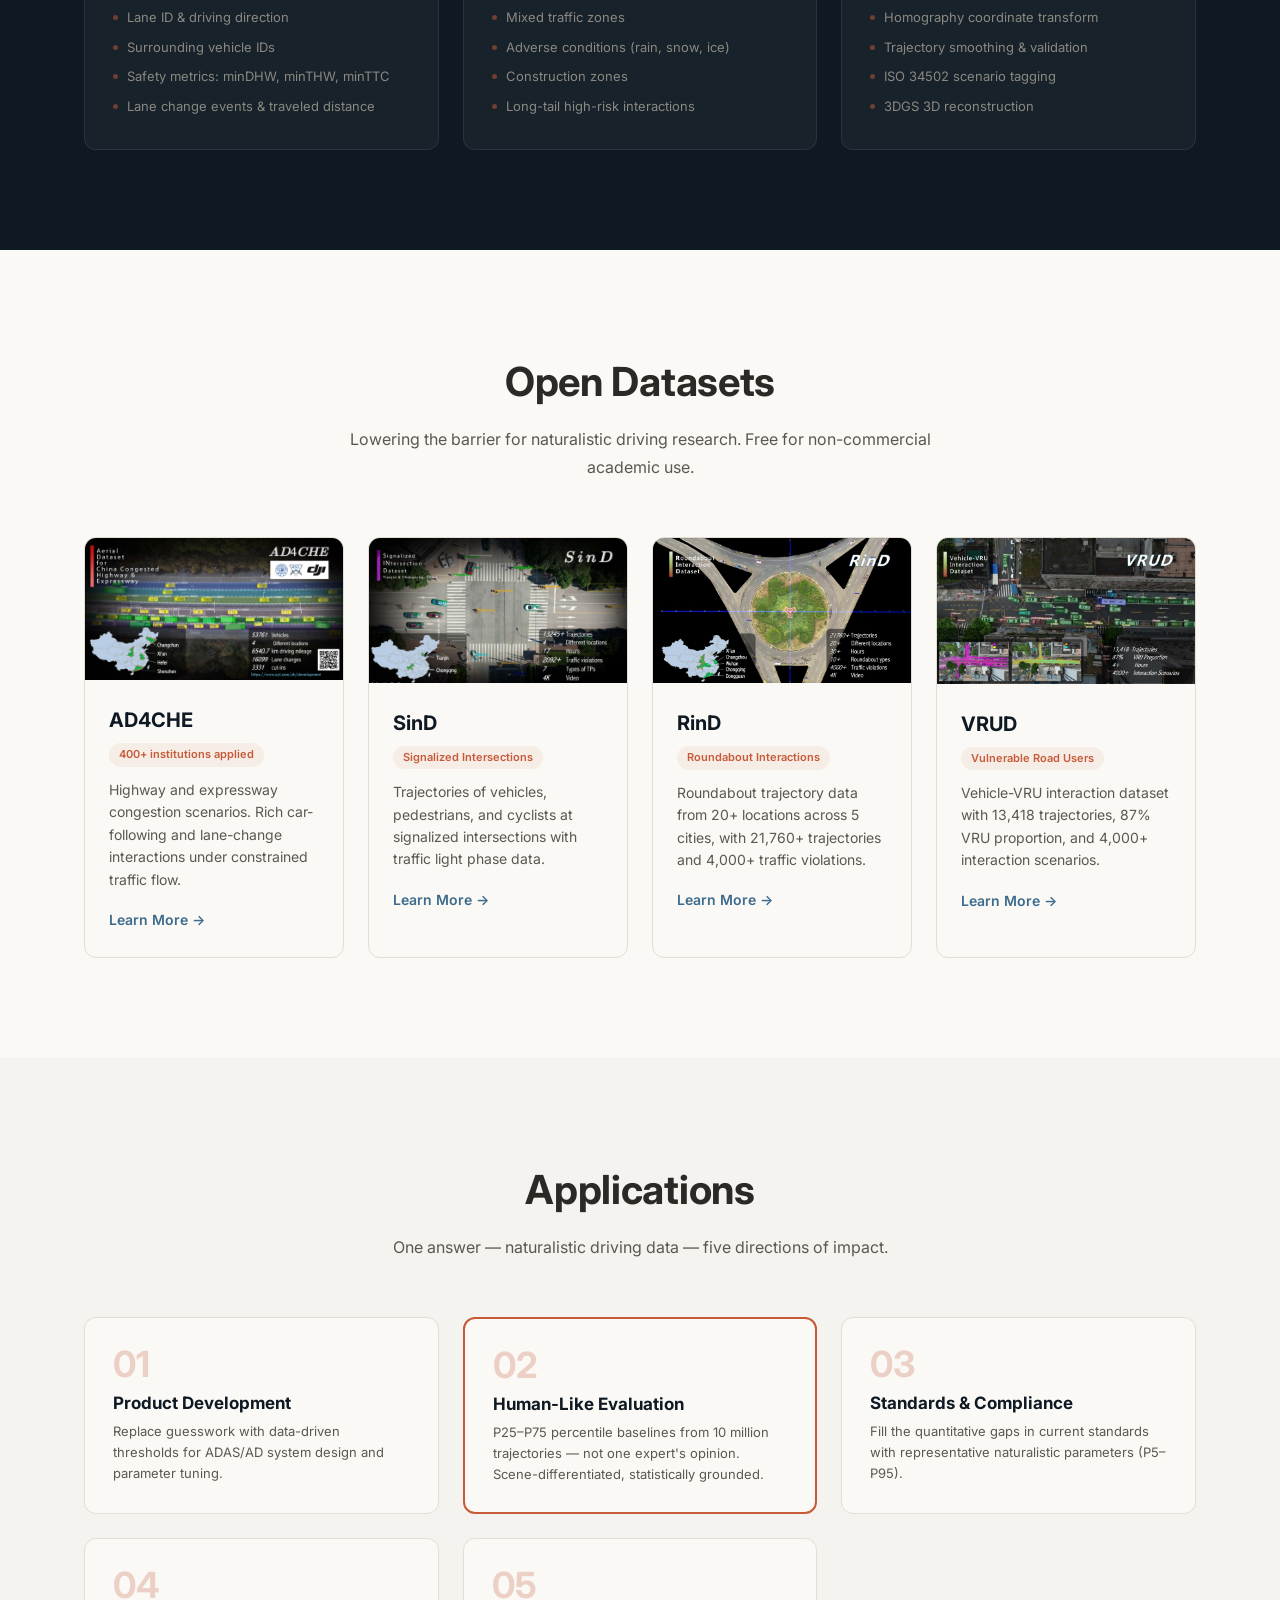
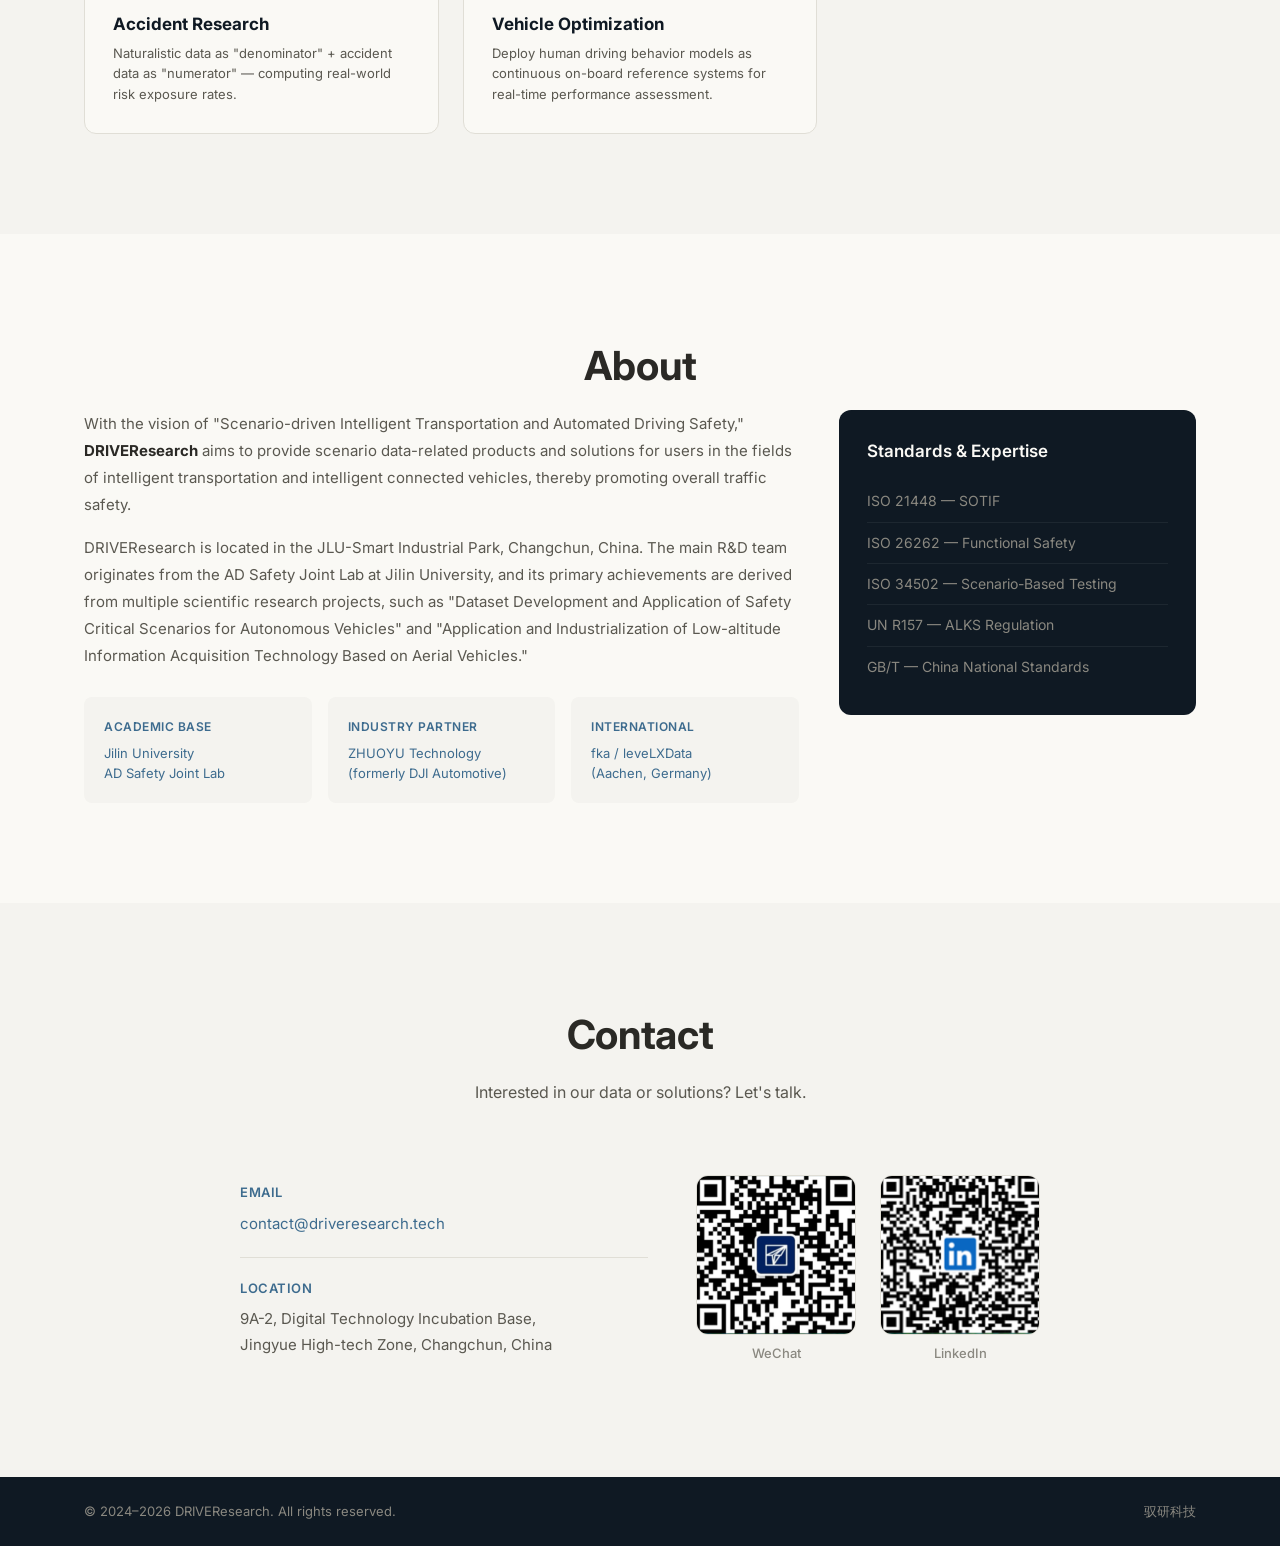
==== commit 6a749eb3: "Update evaluation dimensions: 3 -> 5 pillars 安全性 / 安心感 / 舒适性 / 通行效率 / 能源效率 Safety / Sense of Securit" ====
--- a/index.html
+++ b/index.html
@@ -97,9 +97,11 @@
         Between these two lines lies where automated driving should be — safe by design, human by reference.
       </div>
       <div class="eval-dims">
-        <span class="eval-dim reveal">Safety Perception</span>
+        <span class="eval-dim reveal">Safety</span>
+        <span class="eval-dim reveal">Sense of Security</span>
         <span class="eval-dim reveal">Comfort</span>
         <span class="eval-dim reveal">Traffic Efficiency</span>
+        <span class="eval-dim reveal">Energy Efficiency</span>
       </div>
     </div>
   </section>
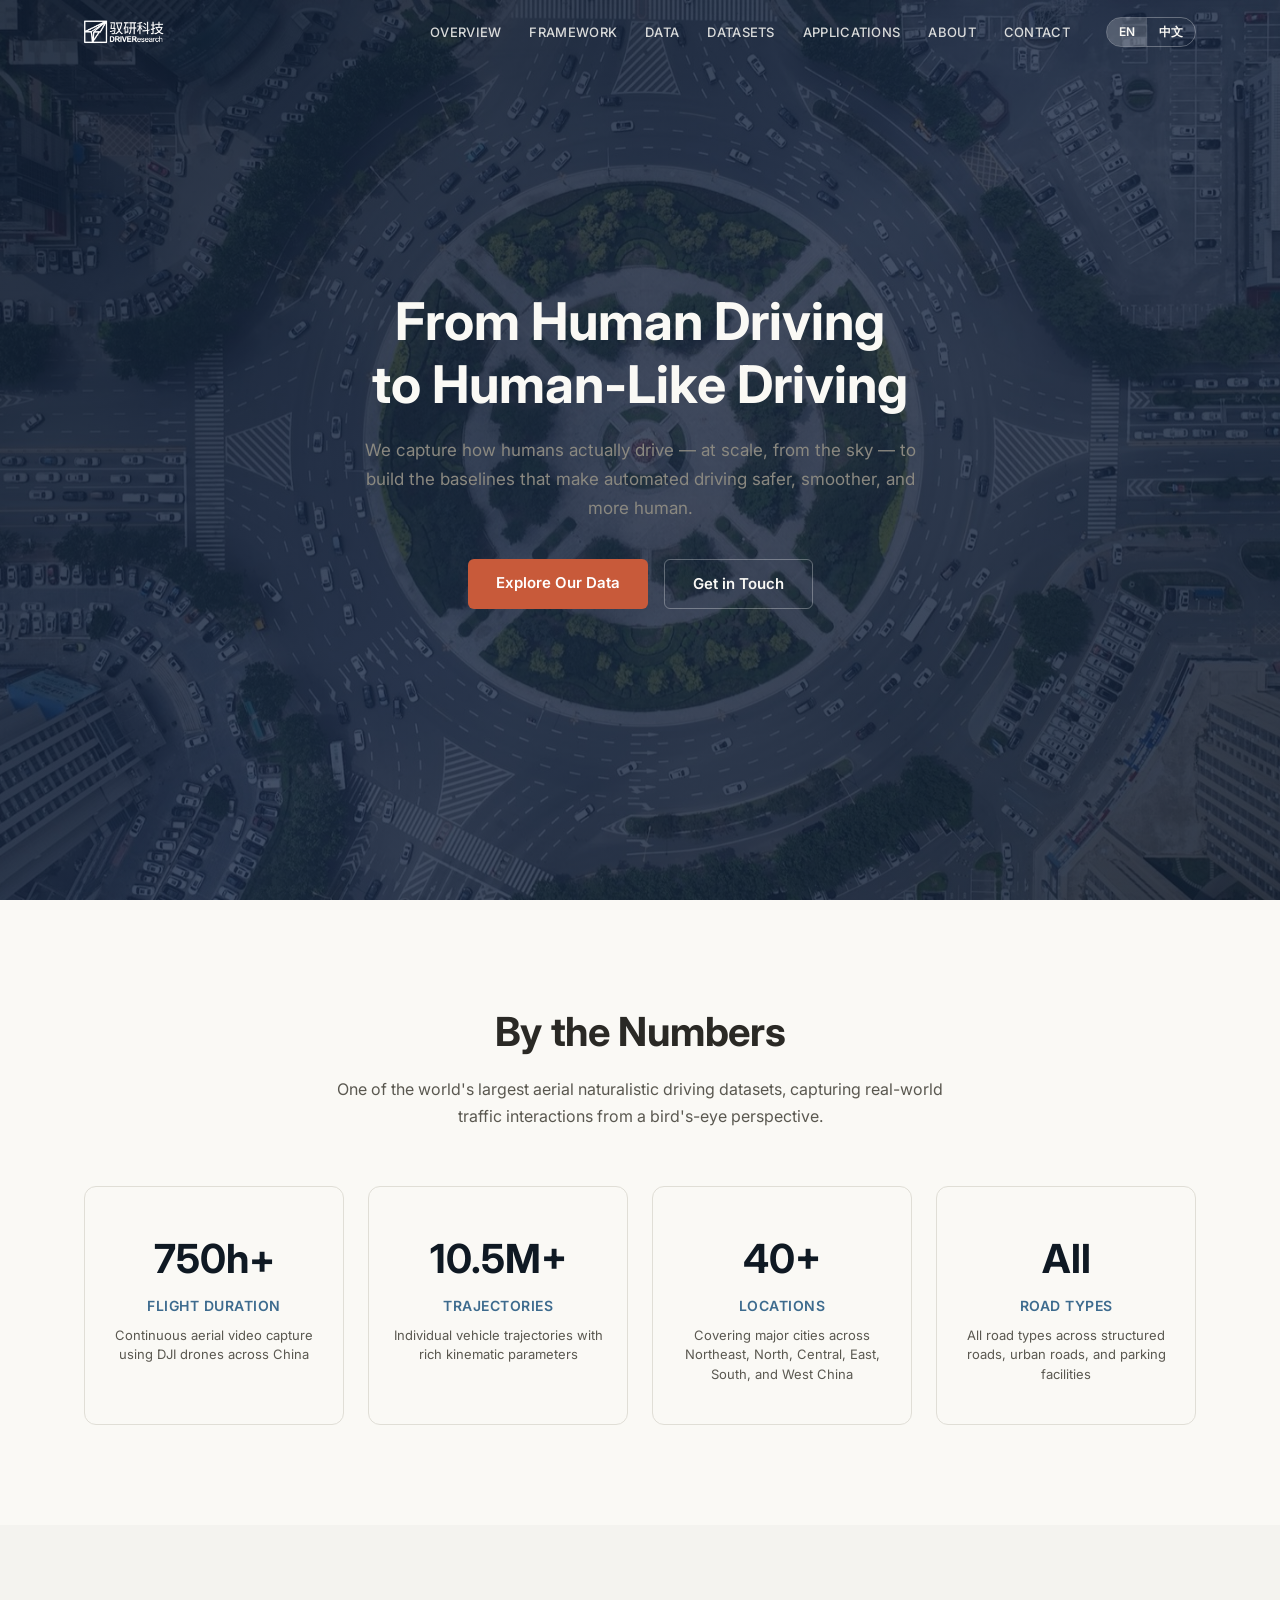
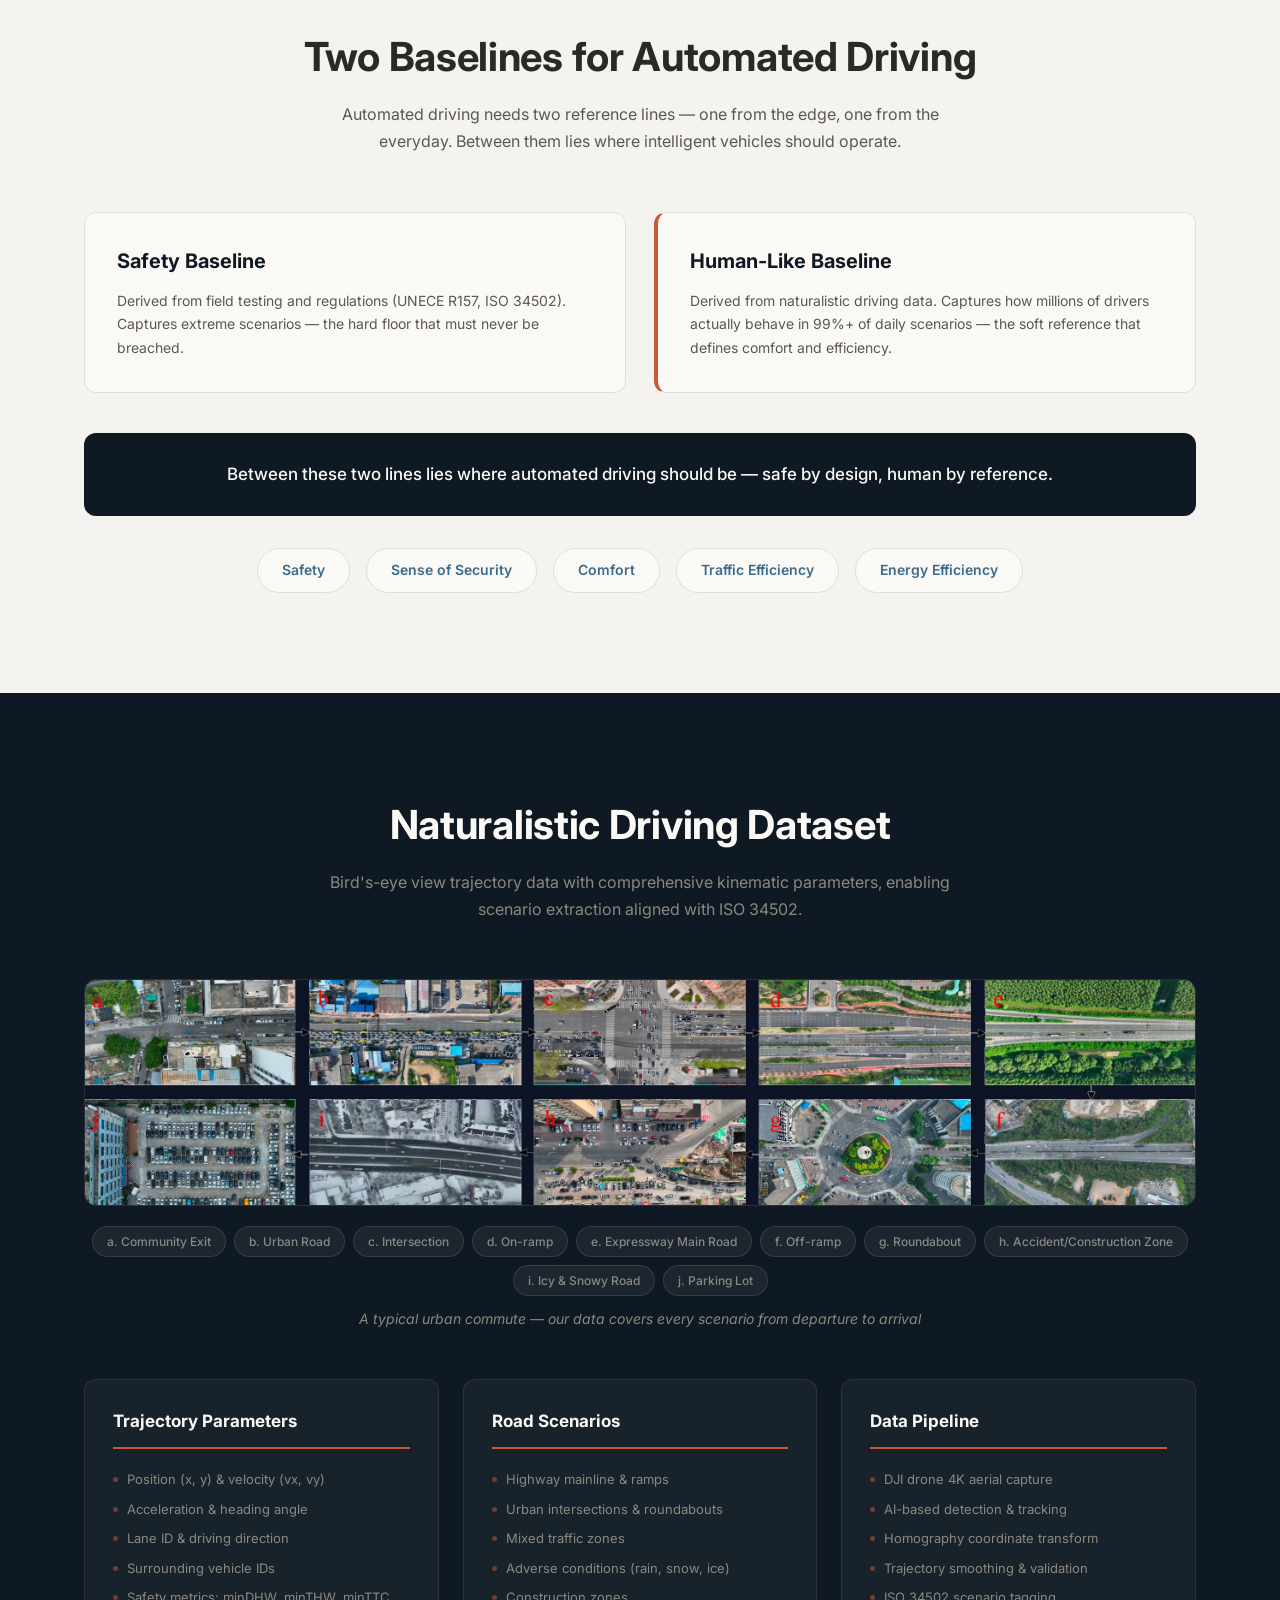
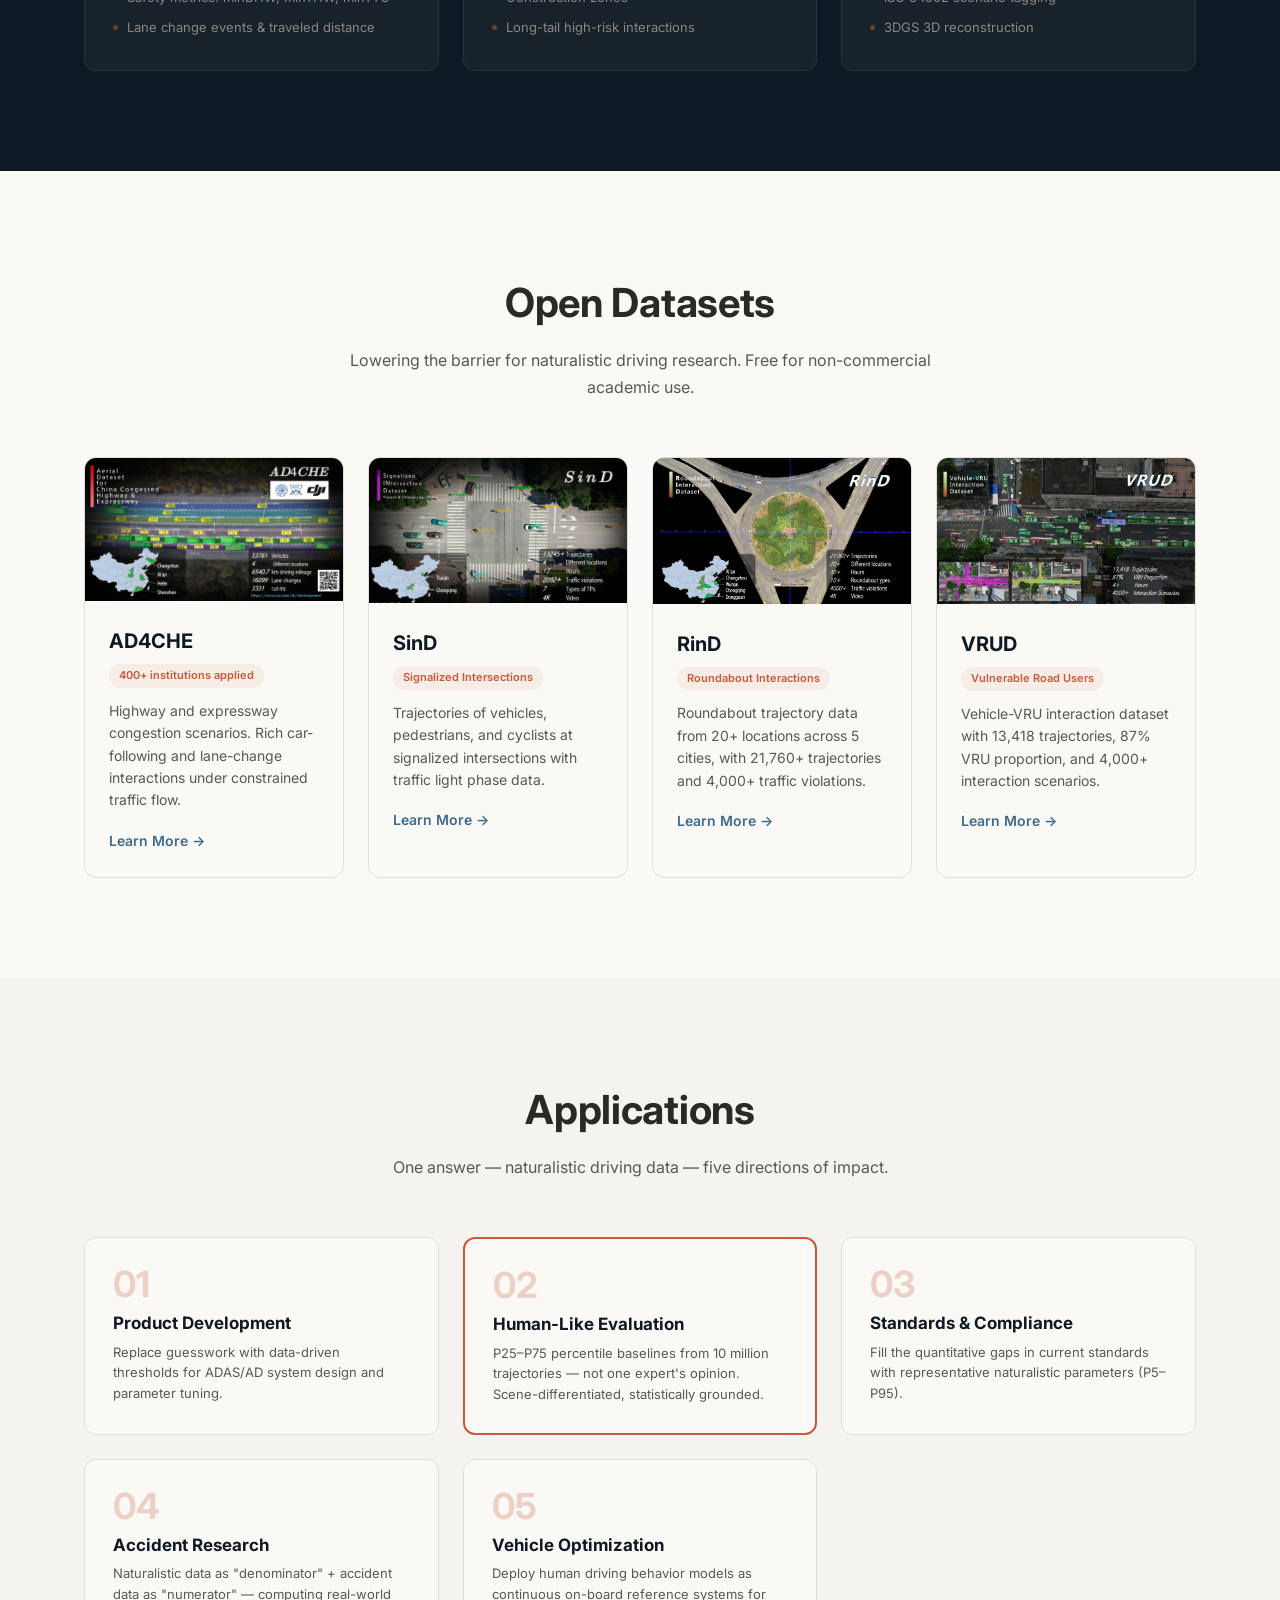
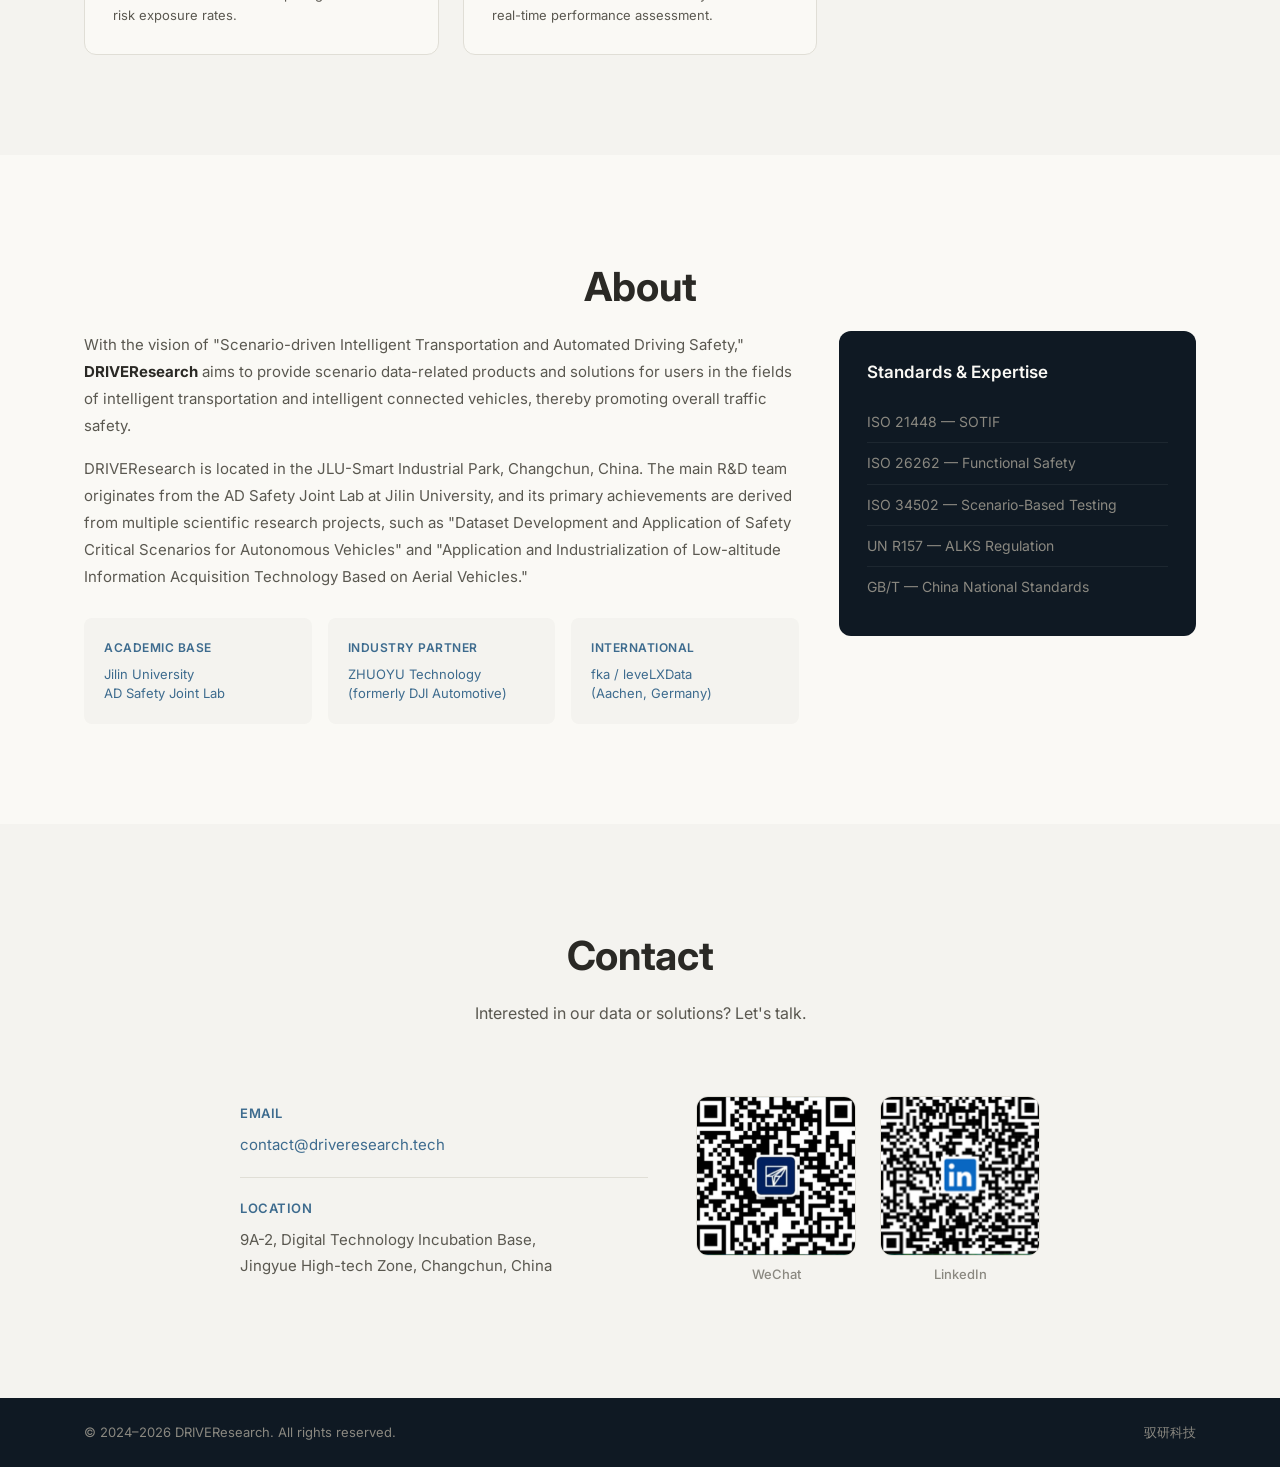
==== commit 0147af13: "Change '全覆盖/Full Coverage' to 'All' for consistent stat card sizing Co-Authored-By: Claude Opus 4.6 " ====
--- a/index.html
+++ b/index.html
@@ -70,7 +70,7 @@
           <div class="stat-desc">Covering major cities across Northeast, North, Central, East, South, and West China</div>
         </div>
         <div class="stat-card reveal">
-          <div class="stat-number" style="font-size:2.8rem;">Full Coverage</div>
+          <div class="stat-number">All</div>
           <div class="stat-label">Road Types</div>
           <div class="stat-desc">All road types across structured roads, urban roads, and parking facilities</div>
         </div>
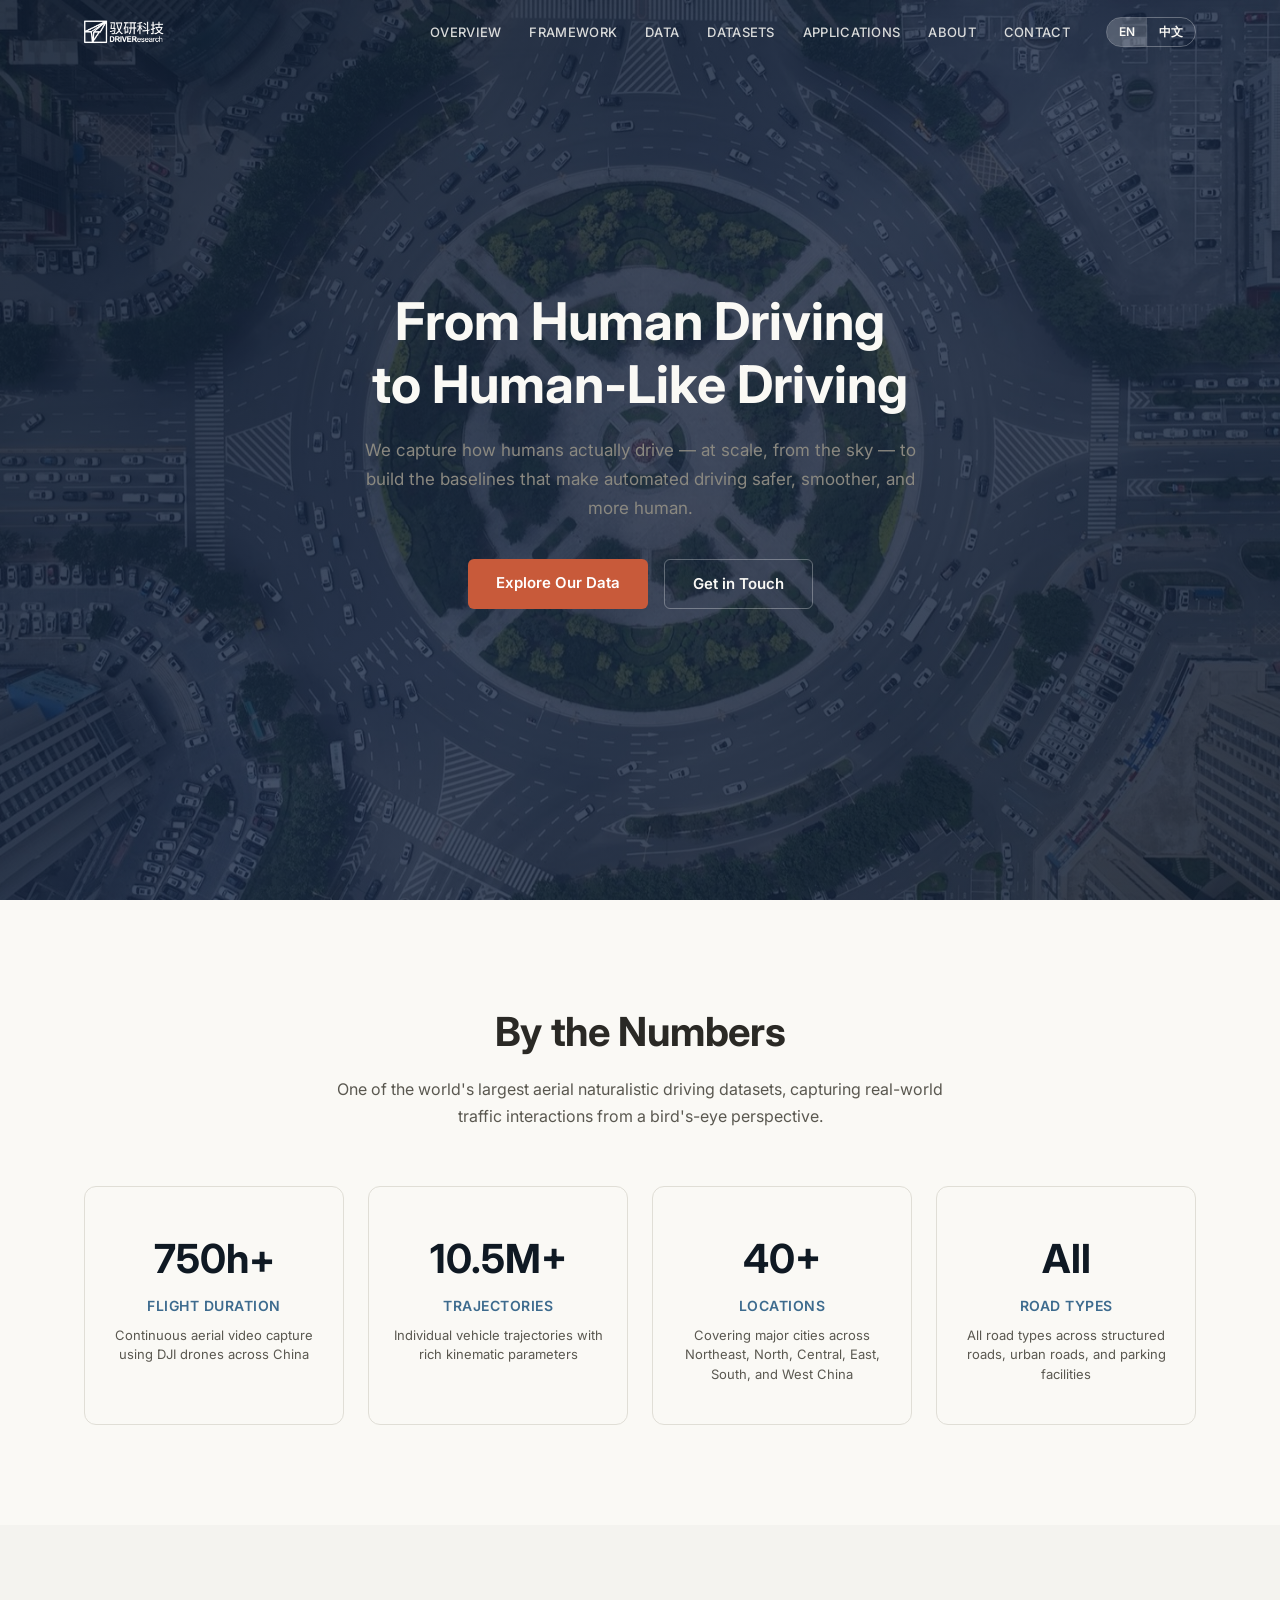
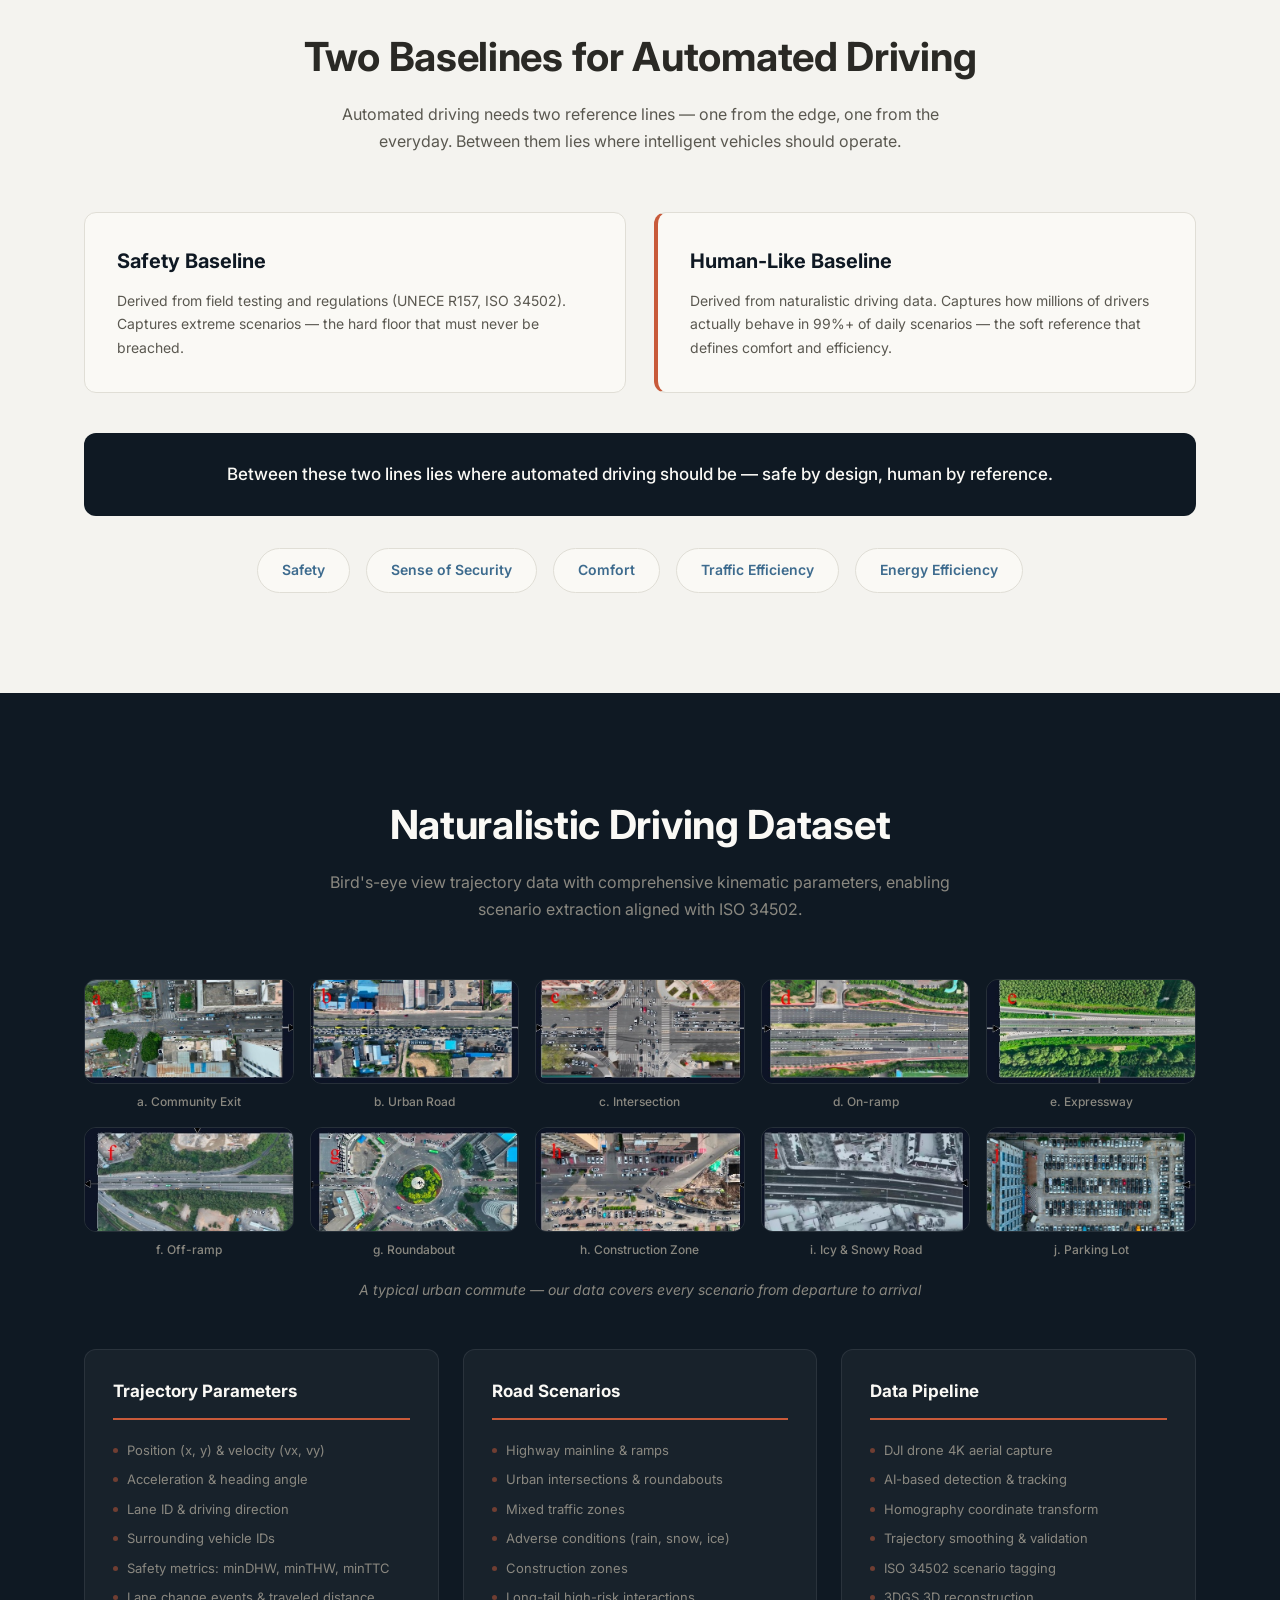
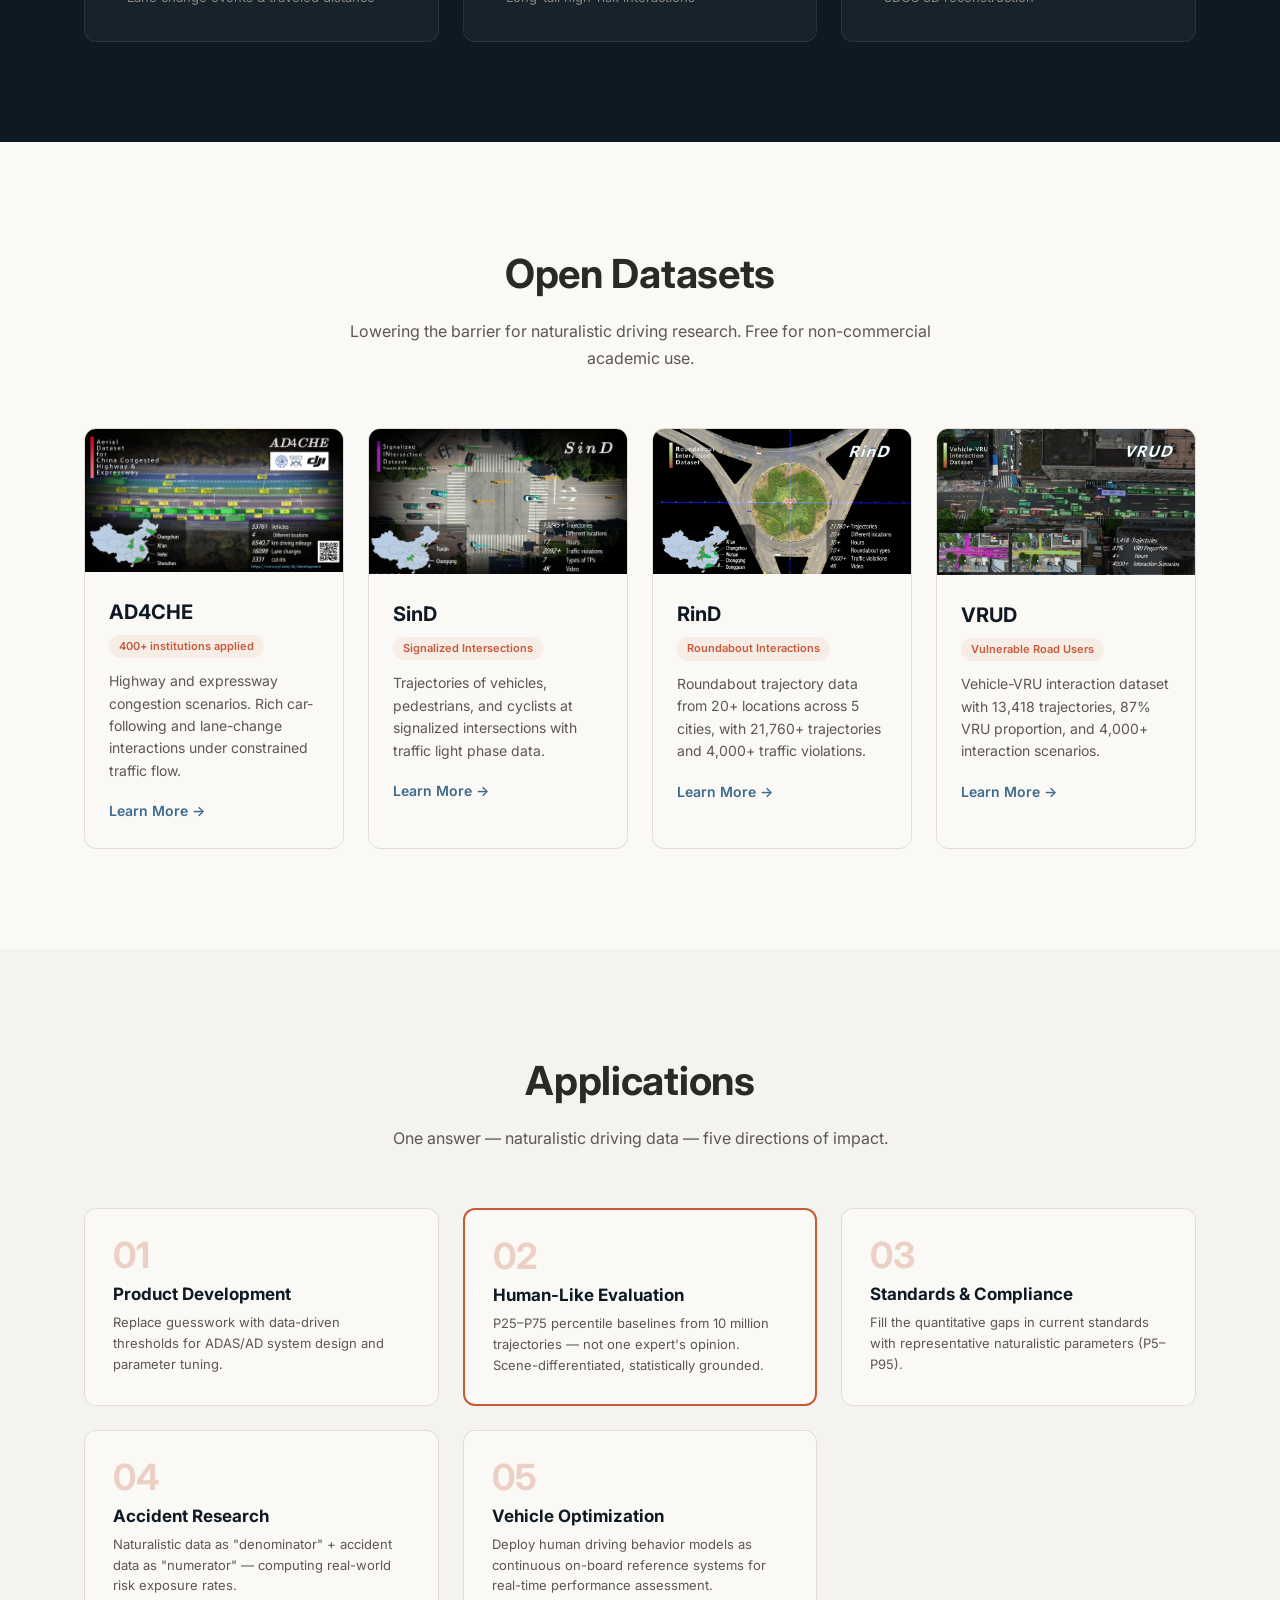
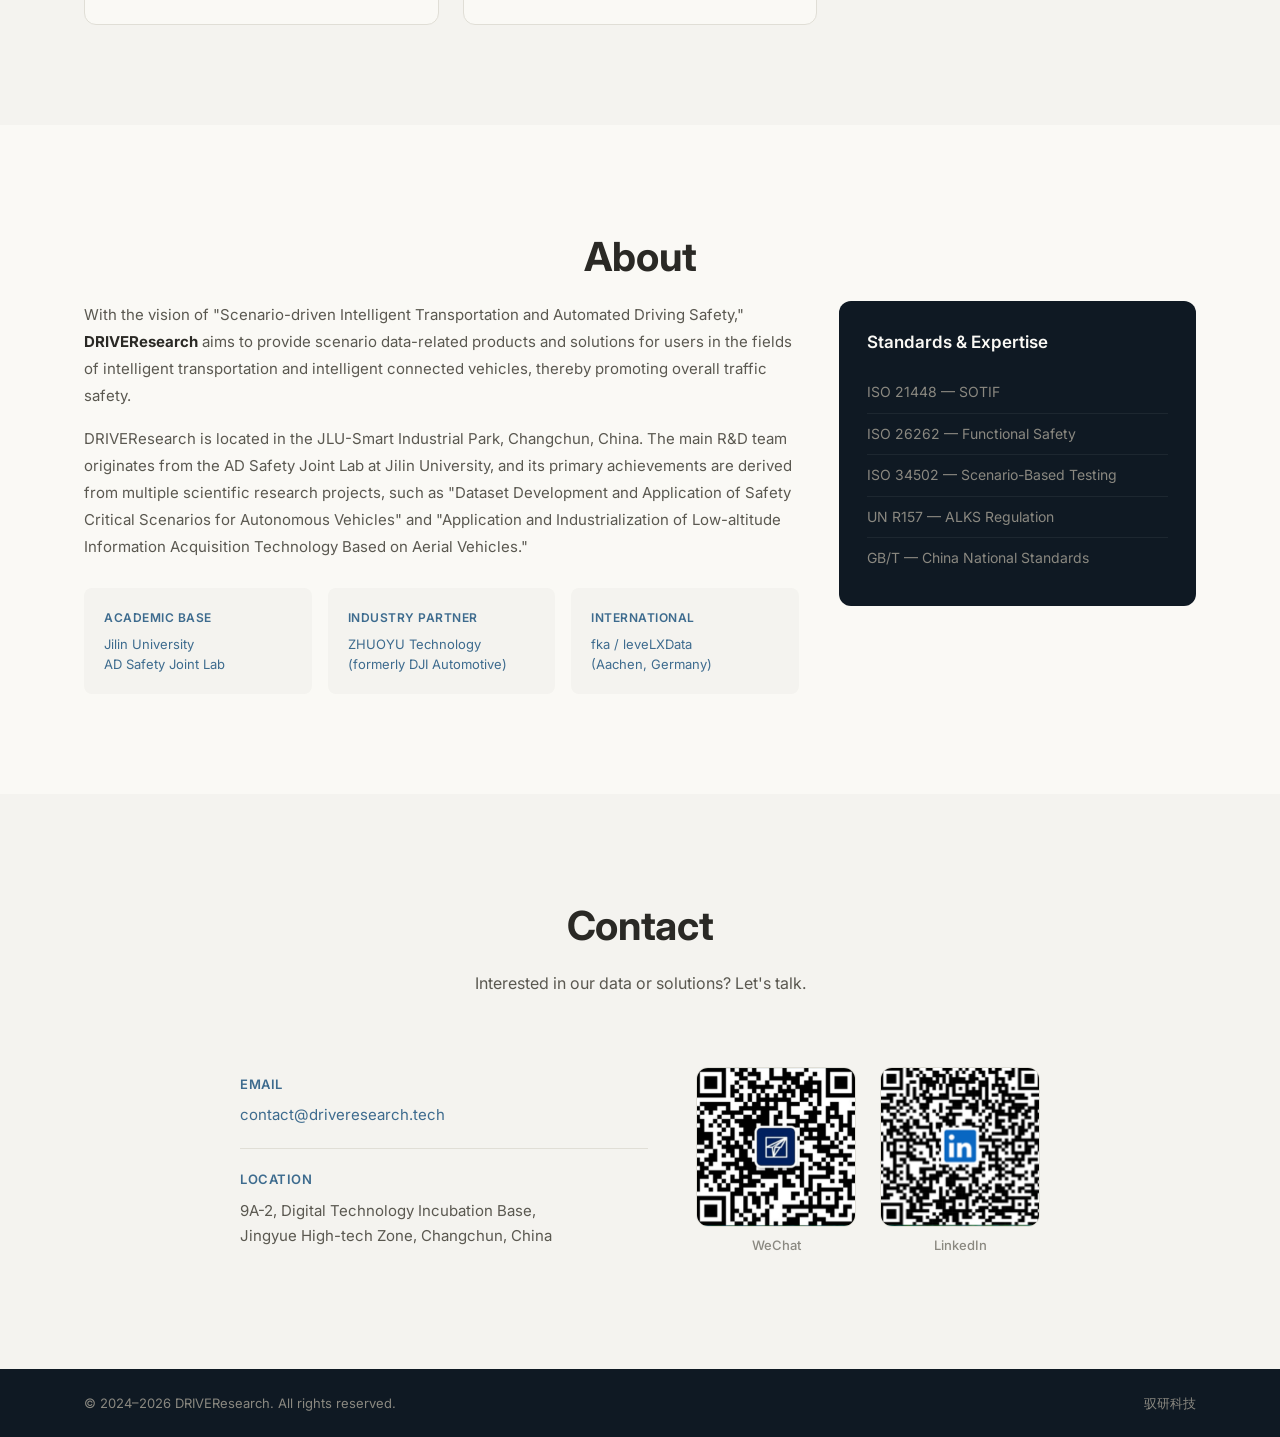
==== commit 9d7240d7: "Split scenario overview into 10 individual images with labels - Cut commute-scenarios.jpg into 10 se" ====
--- a/index.html
+++ b/index.html
@@ -111,18 +111,17 @@
     <div class="container">
       <h2 class="section-title">Naturalistic Driving Dataset</h2>
       <p class="section-subtitle">Bird's-eye view trajectory data with comprehensive kinematic parameters, enabling scenario extraction aligned with ISO 34502.</p>
-      <img src="images/commute-scenarios.jpg" alt="10 typical urban commute driving scenarios" class="data-banner reveal">
-      <div class="scene-labels reveal">
-        <span class="scene-tag">a. Community Exit</span>
-        <span class="scene-tag">b. Urban Road</span>
-        <span class="scene-tag">c. Intersection</span>
-        <span class="scene-tag">d. On-ramp</span>
-        <span class="scene-tag">e. Expressway Main Road</span>
-        <span class="scene-tag">f. Off-ramp</span>
-        <span class="scene-tag">g. Roundabout</span>
-        <span class="scene-tag">h. Accident/Construction Zone</span>
-        <span class="scene-tag">i. Icy &amp; Snowy Road</span>
-        <span class="scene-tag">j. Parking Lot</span>
+      <div class="scene-grid reveal">
+        <div class="scene-item"><img src="images/scene-a.jpg" alt="Community Exit"><div class="scene-item-label">a. Community Exit</div></div>
+        <div class="scene-item"><img src="images/scene-b.jpg" alt="Urban Road"><div class="scene-item-label">b. Urban Road</div></div>
+        <div class="scene-item"><img src="images/scene-c.jpg" alt="Intersection"><div class="scene-item-label">c. Intersection</div></div>
+        <div class="scene-item"><img src="images/scene-d.jpg" alt="On-ramp"><div class="scene-item-label">d. On-ramp</div></div>
+        <div class="scene-item"><img src="images/scene-e.jpg" alt="Expressway"><div class="scene-item-label">e. Expressway</div></div>
+        <div class="scene-item"><img src="images/scene-f.jpg" alt="Off-ramp"><div class="scene-item-label">f. Off-ramp</div></div>
+        <div class="scene-item"><img src="images/scene-g.jpg" alt="Roundabout"><div class="scene-item-label">g. Roundabout</div></div>
+        <div class="scene-item"><img src="images/scene-h.jpg" alt="Construction Zone"><div class="scene-item-label">h. Construction Zone</div></div>
+        <div class="scene-item"><img src="images/scene-i.jpg" alt="Icy Road"><div class="scene-item-label">i. Icy &amp; Snowy Road</div></div>
+        <div class="scene-item"><img src="images/scene-j.jpg" alt="Parking Lot"><div class="scene-item-label">j. Parking Lot</div></div>
       </div>
       <p class="data-caption reveal">A typical urban commute — our data covers every scenario from departure to arrival</p>
       <div class="data-features">
--- a/styles.css
+++ b/styles.css
@@ -106,6 +106,12 @@
 .data-banner { width: 100%; border-radius: var(--radius); margin-bottom: 20px; border: 1px solid rgba(255,255,255,0.1); }
 .scene-labels { display: flex; flex-wrap: wrap; gap: 8px; justify-content: center; margin-bottom: 12px; }
 .scene-tag { padding: 5px 14px; font-size: 12px; font-weight: 500; color: var(--gray-400); background: rgba(255,255,255,0.06); border: 1px solid rgba(255,255,255,0.1); border-radius: 20px; }
+.scene-grid { display: grid; grid-template-columns: repeat(5, 1fr); gap: 16px; margin-bottom: 20px; }
+.scene-item { text-align: center; }
+.scene-item img { width: 100%; border-radius: var(--radius); border: 1px solid rgba(255,255,255,0.1); aspect-ratio: 2/1; object-fit: cover; }
+.scene-item-label { margin-top: 8px; font-size: 12px; font-weight: 500; color: var(--gray-400); }
+@media (max-width: 900px) { .scene-grid { grid-template-columns: repeat(3, 1fr); } }
+@media (max-width: 480px) { .scene-grid { grid-template-columns: repeat(2, 1fr); } }
 .data-caption { text-align: center; font-size: 14px; color: var(--gray-400); margin-bottom: 48px; font-style: italic; }
 
 .data-features { display: grid; grid-template-columns: repeat(3, 1fr); gap: 24px; }
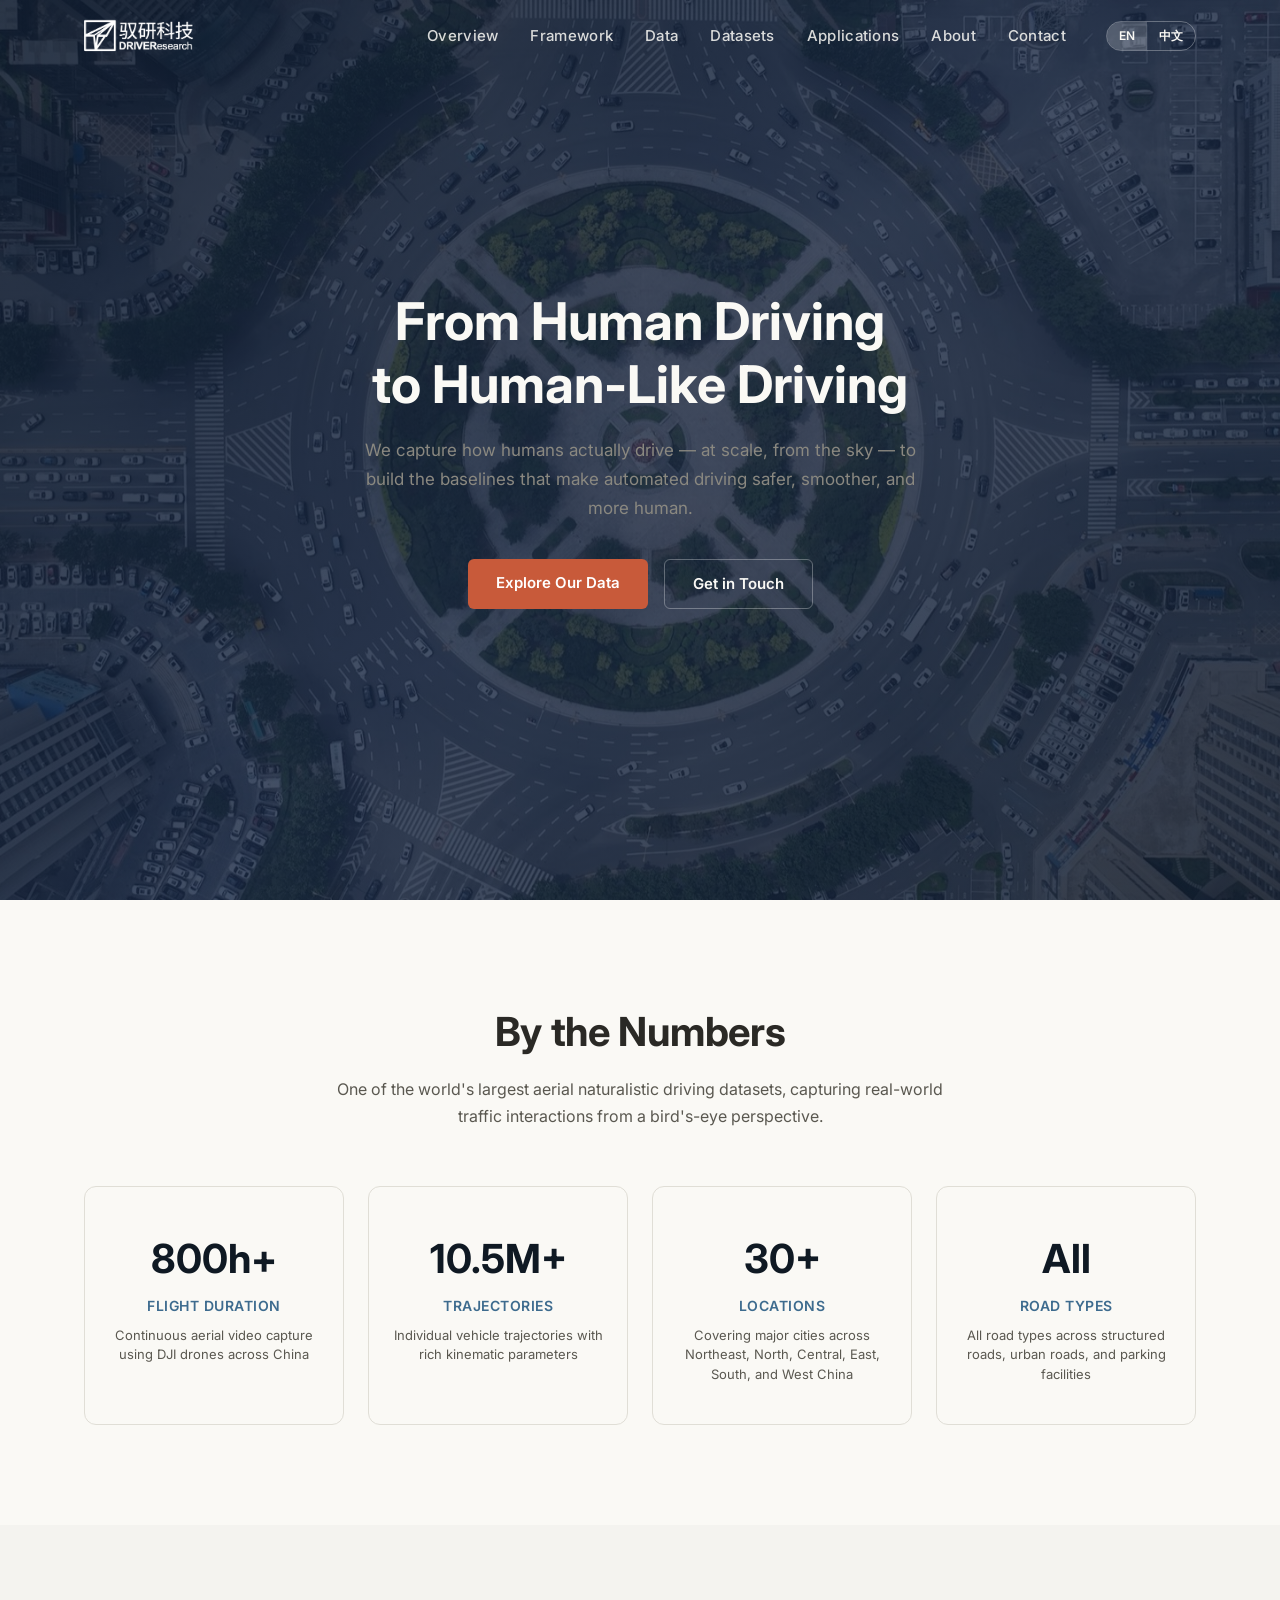
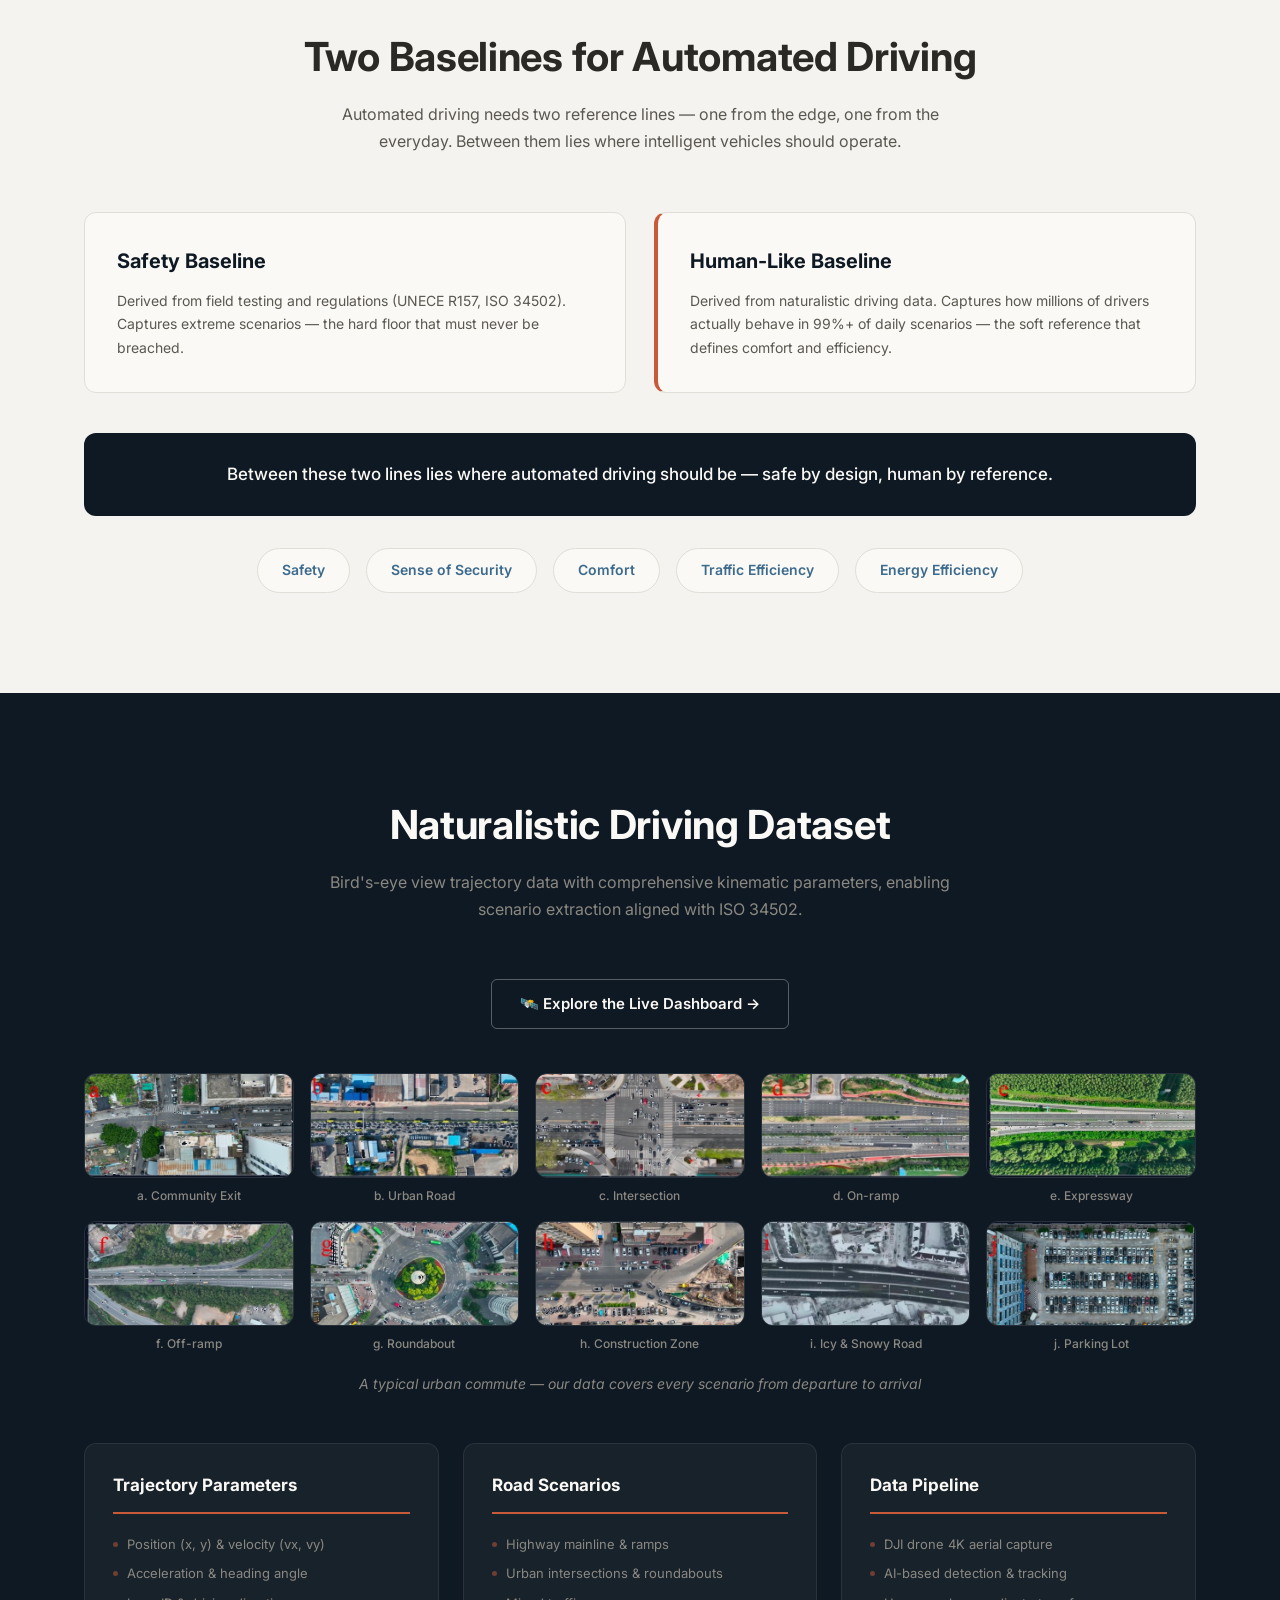
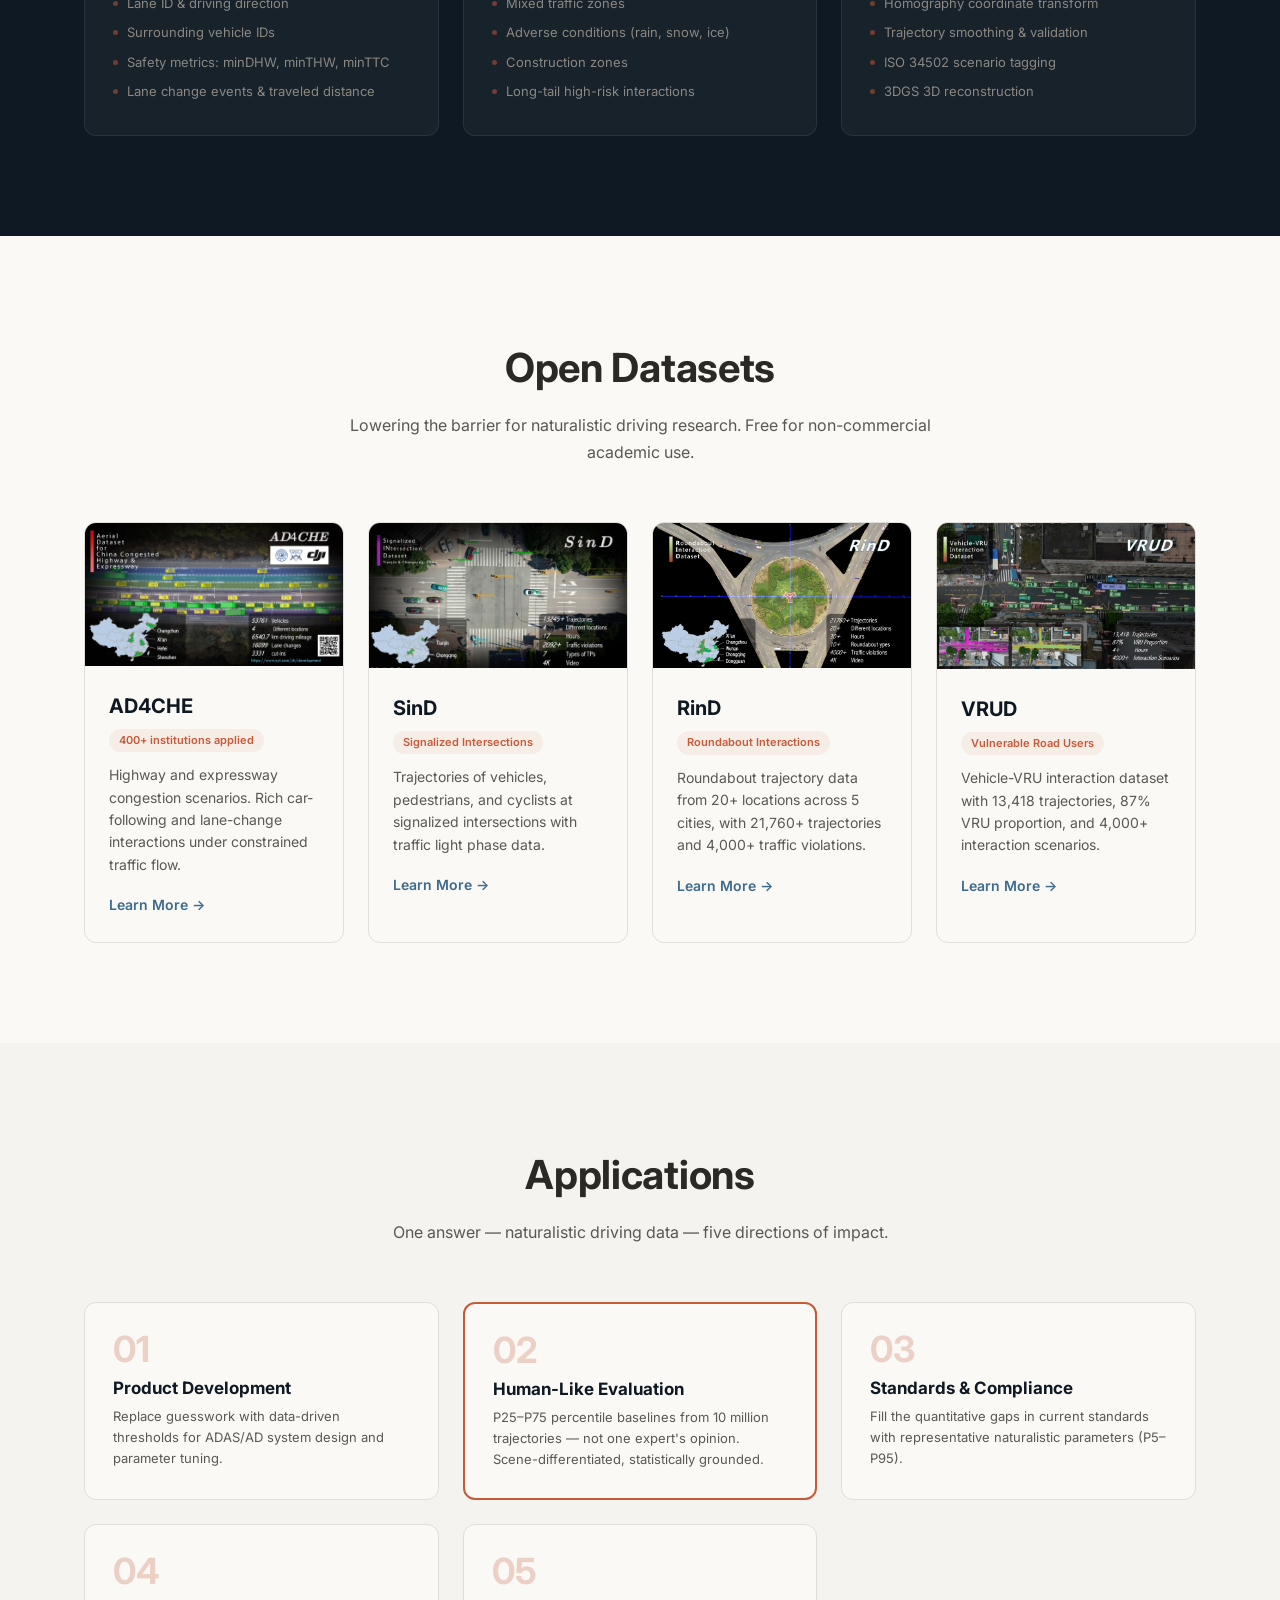
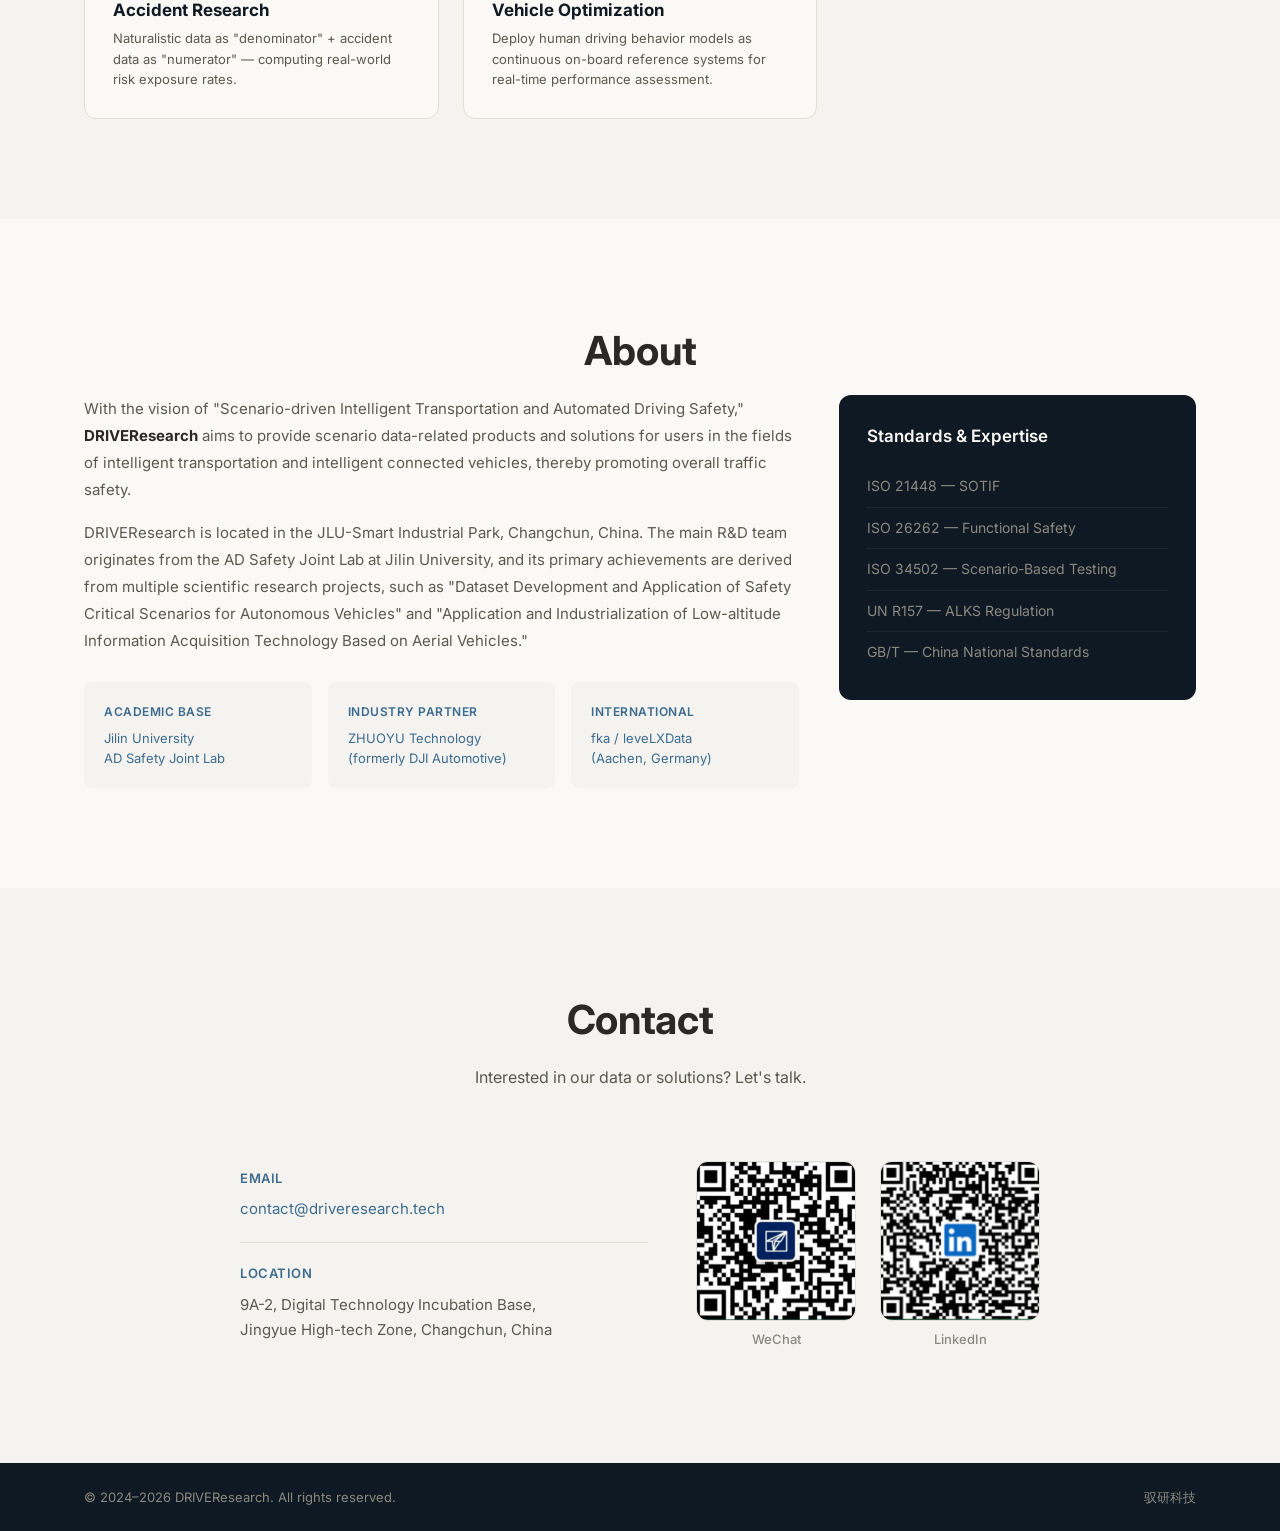
==== commit 47f6b108: "feat: update data snapshot stats and link to live dashboard - Update 'By the Numbers' stat cards (EN" ====
--- a/index.html
+++ b/index.html
@@ -55,7 +55,7 @@
       <p class="section-subtitle">One of the world's largest aerial naturalistic driving datasets, capturing real-world traffic interactions from a bird's-eye perspective.</p>
       <div class="stats-grid">
         <div class="stat-card reveal">
-          <div class="stat-number"><span class="counter" data-target="750" data-suffix="h+">0</span></div>
+          <div class="stat-number"><span class="counter" data-target="800" data-suffix="h+">0</span></div>
           <div class="stat-label">Flight Duration</div>
           <div class="stat-desc">Continuous aerial video capture using DJI drones across China</div>
         </div>
@@ -65,7 +65,7 @@
           <div class="stat-desc">Individual vehicle trajectories with rich kinematic parameters</div>
         </div>
         <div class="stat-card reveal">
-          <div class="stat-number"><span class="counter" data-target="40" data-suffix="+">0</span></div>
+          <div class="stat-number"><span class="counter" data-target="30" data-suffix="+">0</span></div>
           <div class="stat-label">Locations</div>
           <div class="stat-desc">Covering major cities across Northeast, North, Central, East, South, and West China</div>
         </div>
@@ -111,6 +111,11 @@
     <div class="container">
       <h2 class="section-title">Naturalistic Driving Dataset</h2>
       <p class="section-subtitle">Bird's-eye view trajectory data with comprehensive kinematic parameters, enabling scenario extraction aligned with ISO 34502.</p>
+      <div class="data-cta reveal" style="text-align:center; margin: 4px auto 44px;">
+        <a href="https://data.driveresearch.tech/" target="_blank" rel="noopener" class="btn btn-outline">
+          🛰️ Explore the Live Dashboard →
+        </a>
+      </div>
       <div class="scene-grid reveal">
         <div class="scene-item"><img src="images/scene-a.jpg" alt="Community Exit"><div class="scene-item-label">a. Community Exit</div></div>
         <div class="scene-item"><img src="images/scene-b.jpg" alt="Urban Road"><div class="scene-item-label">b. Urban Road</div></div>
--- a/styles.css
+++ b/styles.css
@@ -41,10 +41,10 @@
 /* ===== Navigation ===== */
 .nav { position: fixed; top: 0; left: 0; right: 0; z-index: 1000; background: transparent; transition: background 0.3s, box-shadow 0.3s; }
 .nav.scrolled { background: var(--navy); box-shadow: 0 2px 20px rgba(0,0,0,0.3); }
-.nav-inner { max-width: 1160px; margin: 0 auto; padding: 0 24px; display: flex; align-items: center; justify-content: space-between; height: 64px; }
-.nav-logo-img { height: 32px; width: auto; }
-.nav-links { display: flex; list-style: none; gap: 28px; align-items: center; }
-.nav-links a { color: var(--white); font-size: 13px; font-weight: 500; letter-spacing: 0.3px; text-transform: uppercase; opacity: 0.85; transition: opacity 0.2s; }
+.nav-inner { max-width: 1160px; margin: 0 auto; padding: 0 24px; display: flex; align-items: center; justify-content: space-between; height: 72px; }
+.nav-logo-img { height: 44px; width: auto; }
+.nav-links { display: flex; list-style: none; gap: 32px; align-items: center; }
+.nav-links a { color: var(--white); font-size: 15px; font-weight: 500; letter-spacing: 0.3px; opacity: 0.85; transition: opacity 0.2s; }
 .nav-links a:hover { opacity: 1; color: var(--white); }
 
 .lang-switch { display: inline-flex; border: 1px solid rgba(255,255,255,0.3); border-radius: 20px; overflow: hidden; margin-left: 8px; }
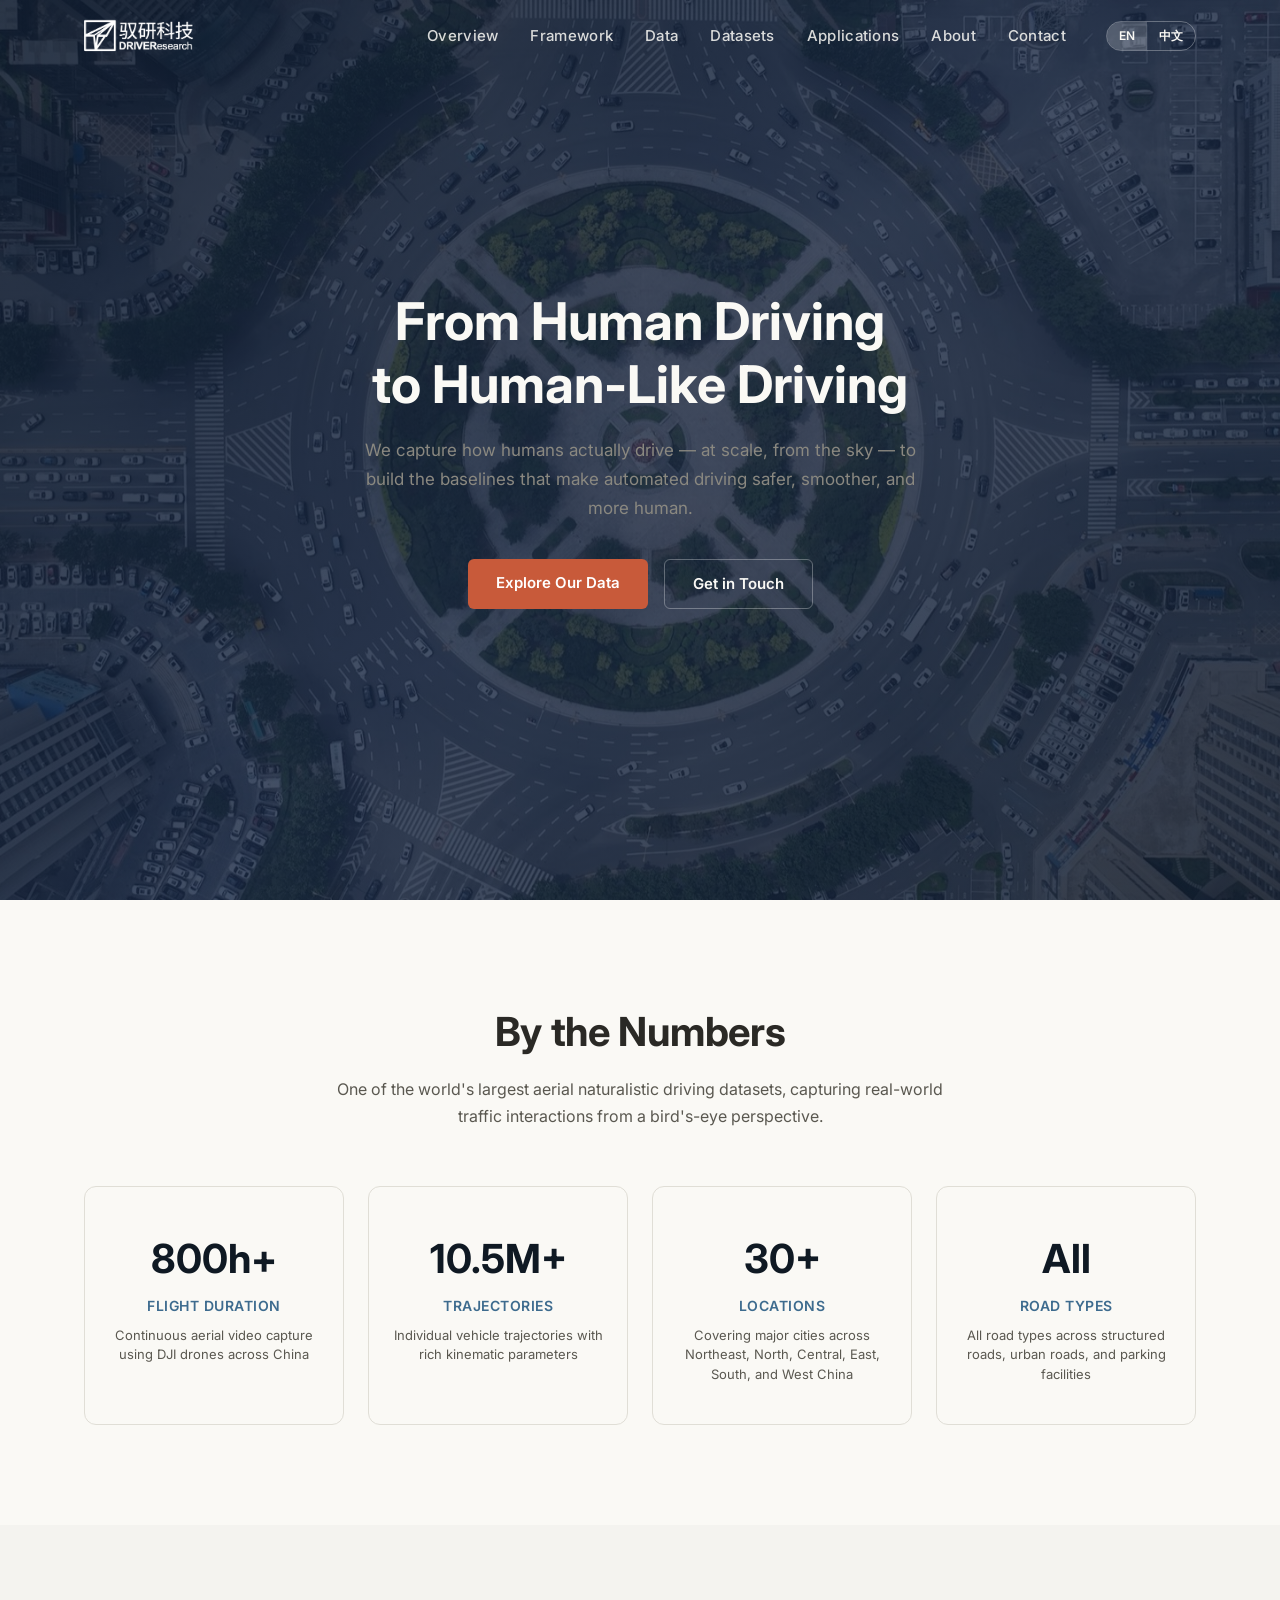
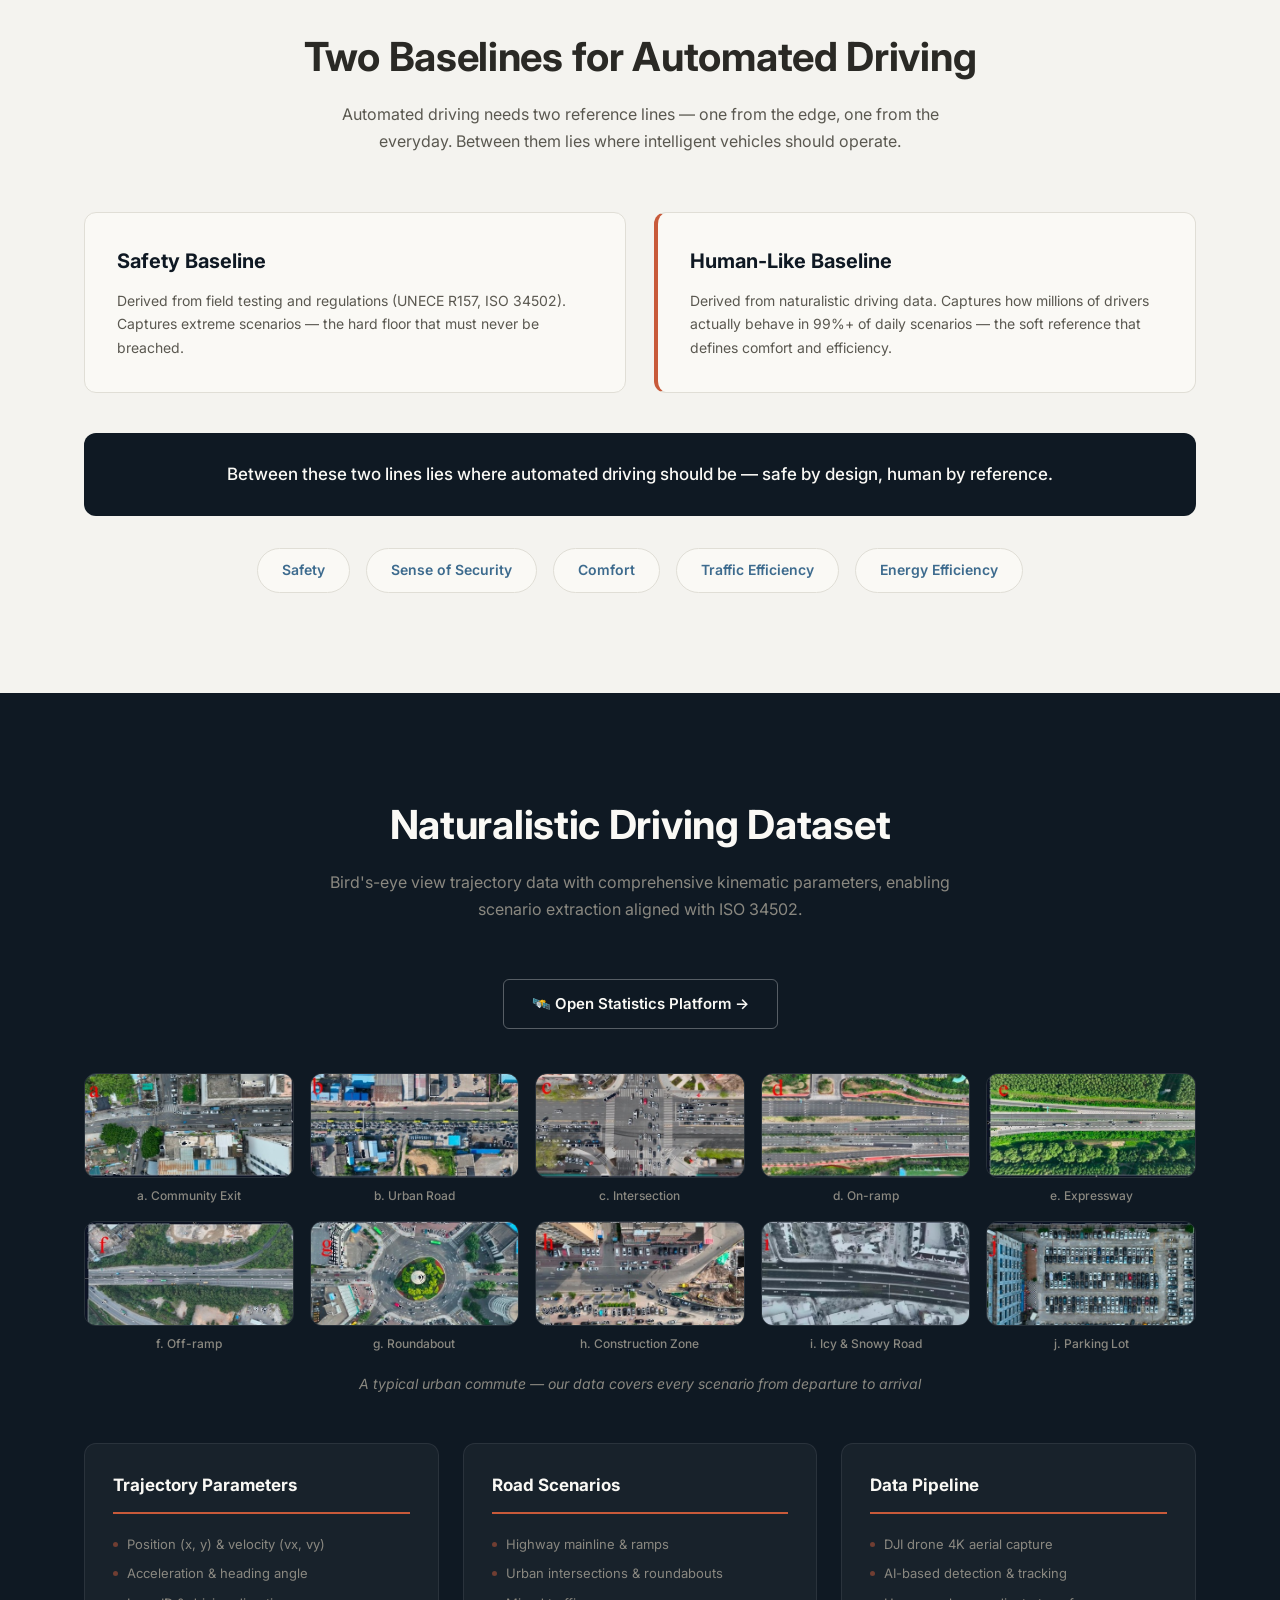
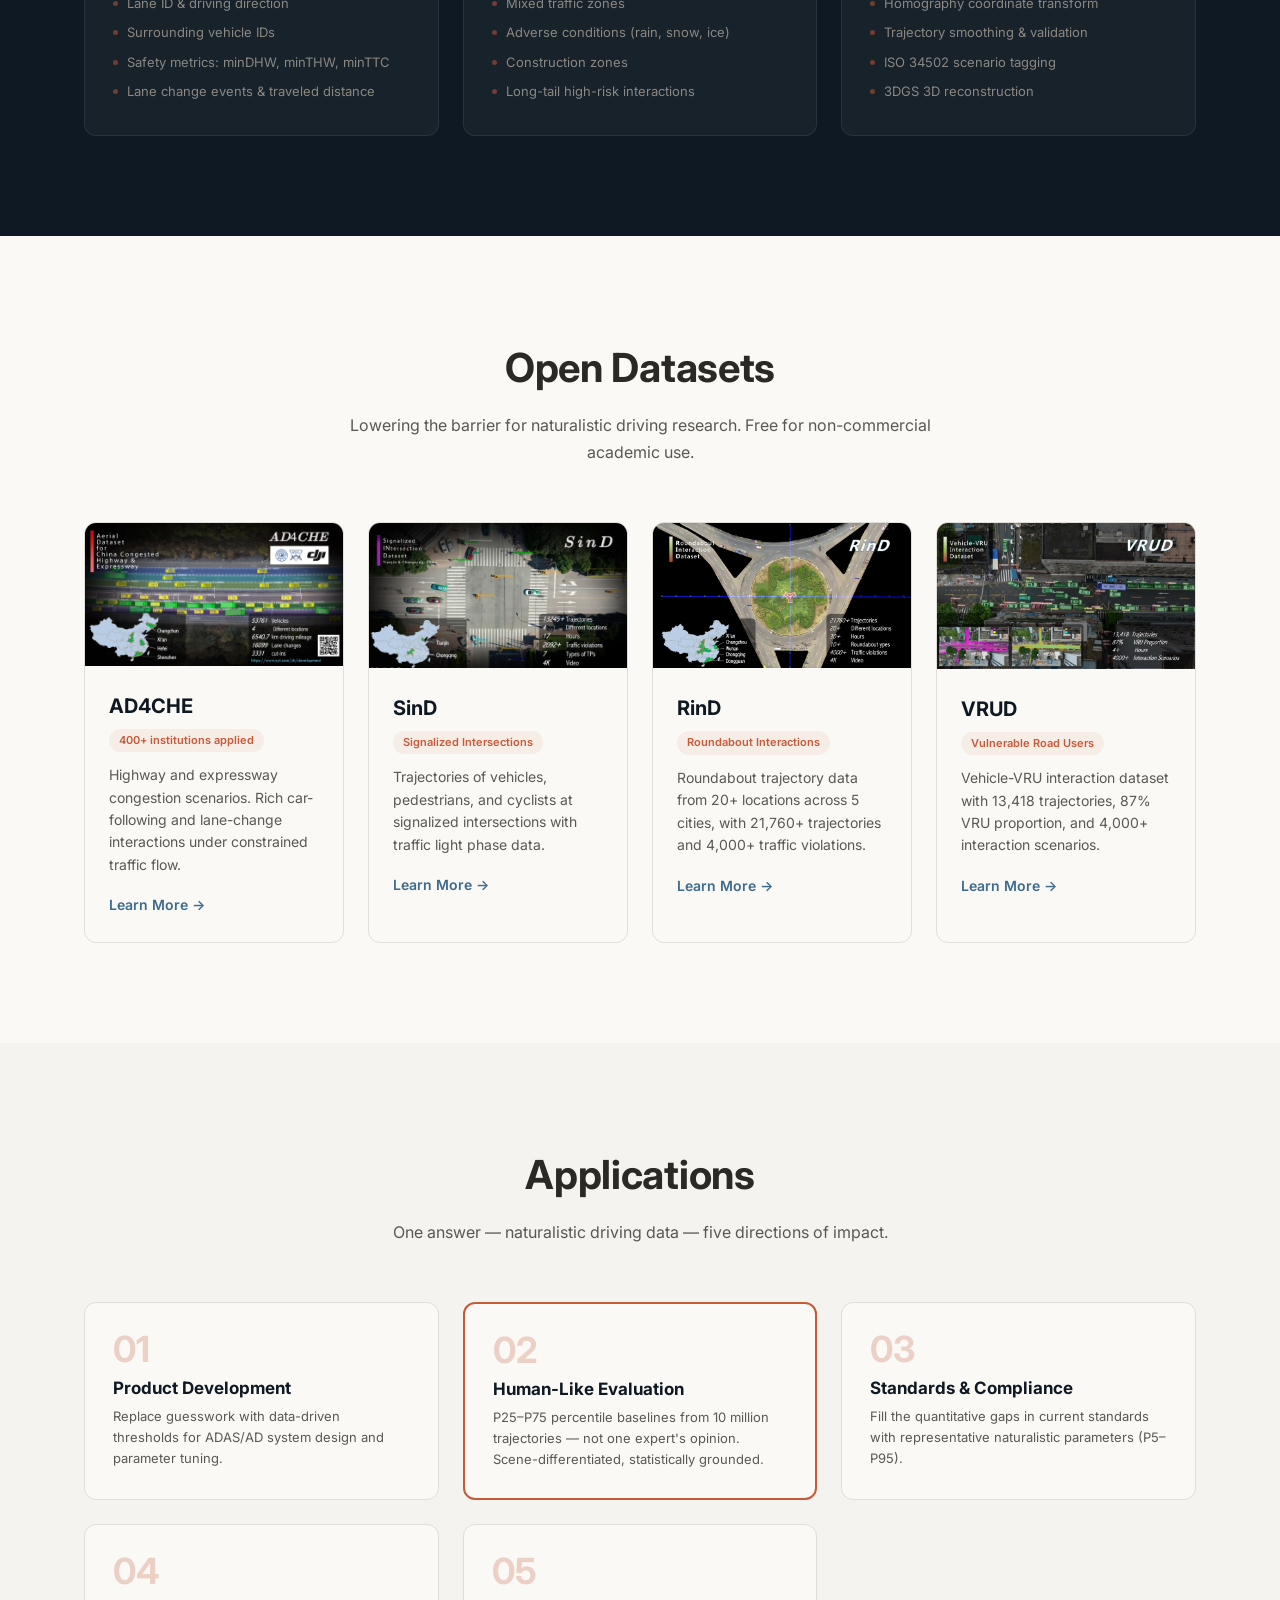
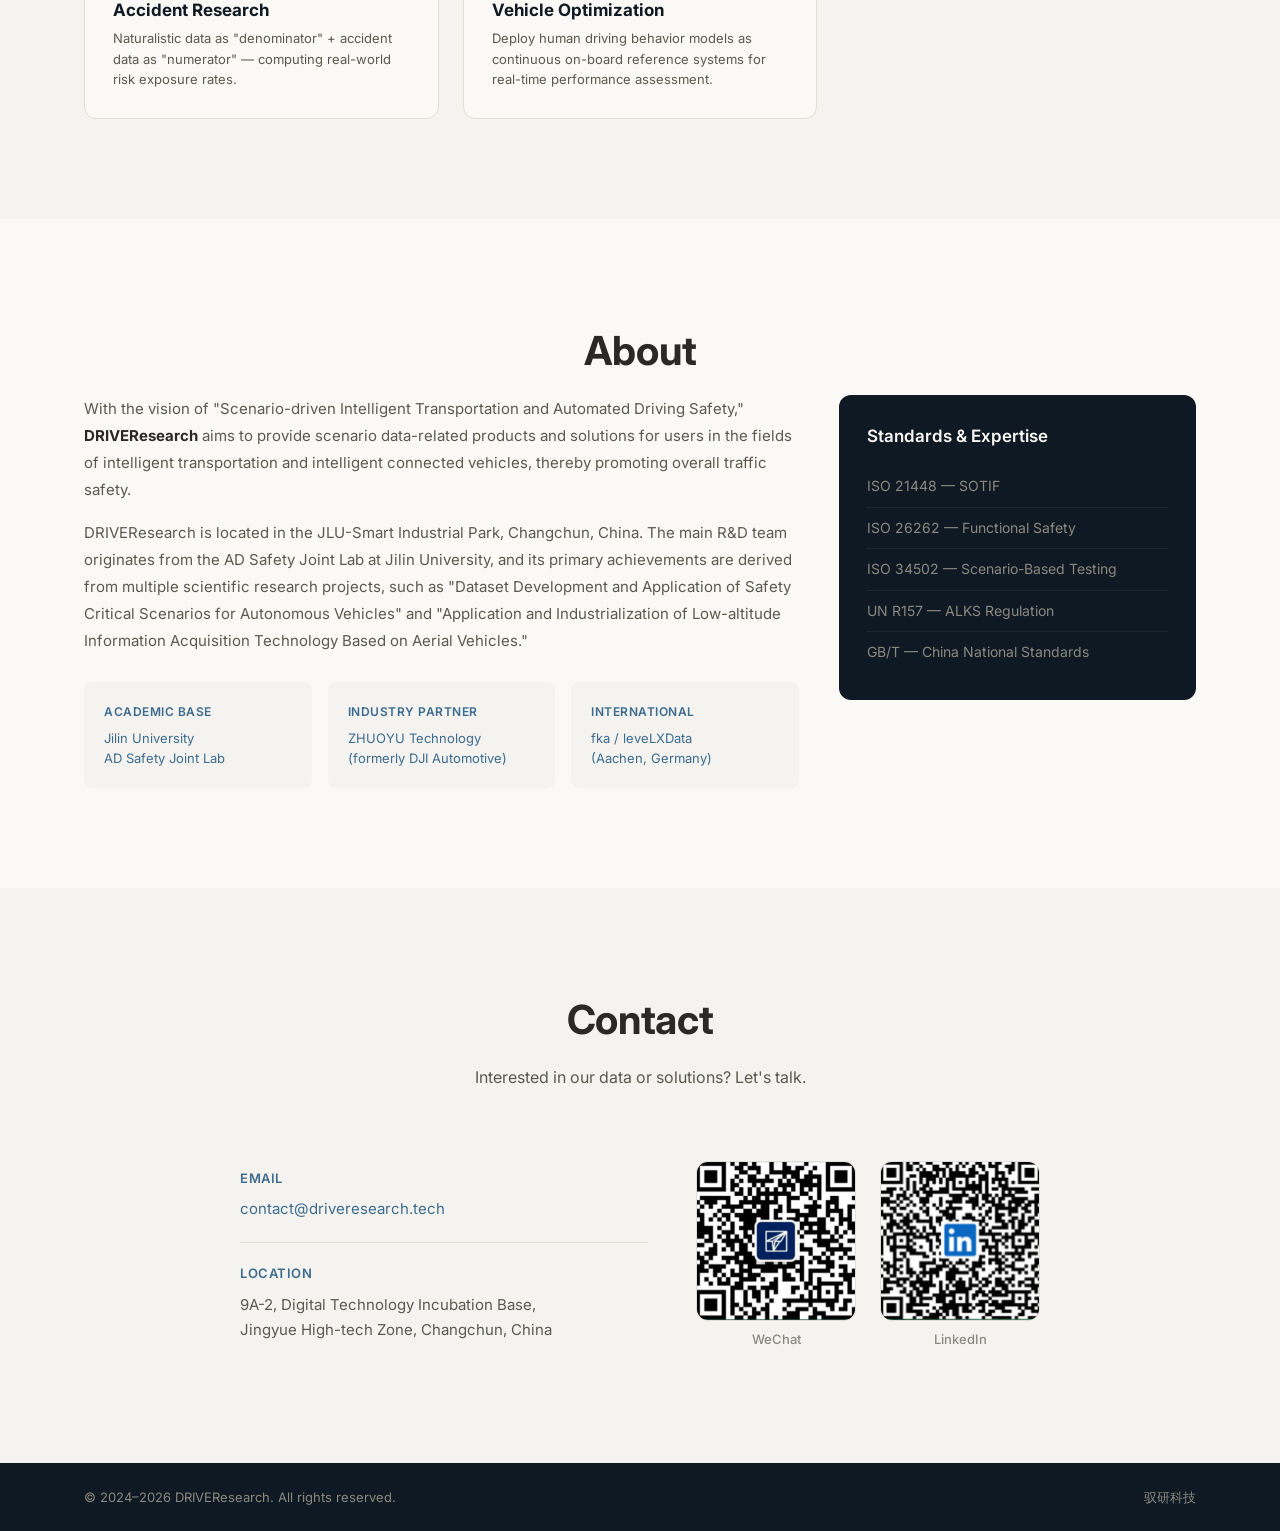
==== commit 191bdbdf: "feat(data-cta): align CTA wording with Statistics Platform branding The Data section CTA linked to d" ====
--- a/index.html
+++ b/index.html
@@ -113,7 +113,7 @@
       <p class="section-subtitle">Bird's-eye view trajectory data with comprehensive kinematic parameters, enabling scenario extraction aligned with ISO 34502.</p>
       <div class="data-cta reveal" style="text-align:center; margin: 4px auto 44px;">
         <a href="https://data.driveresearch.tech/" target="_blank" rel="noopener" class="btn btn-outline">
-          🛰️ Explore the Live Dashboard →
+          🛰️ Open Statistics Platform →
         </a>
       </div>
       <div class="scene-grid reveal">
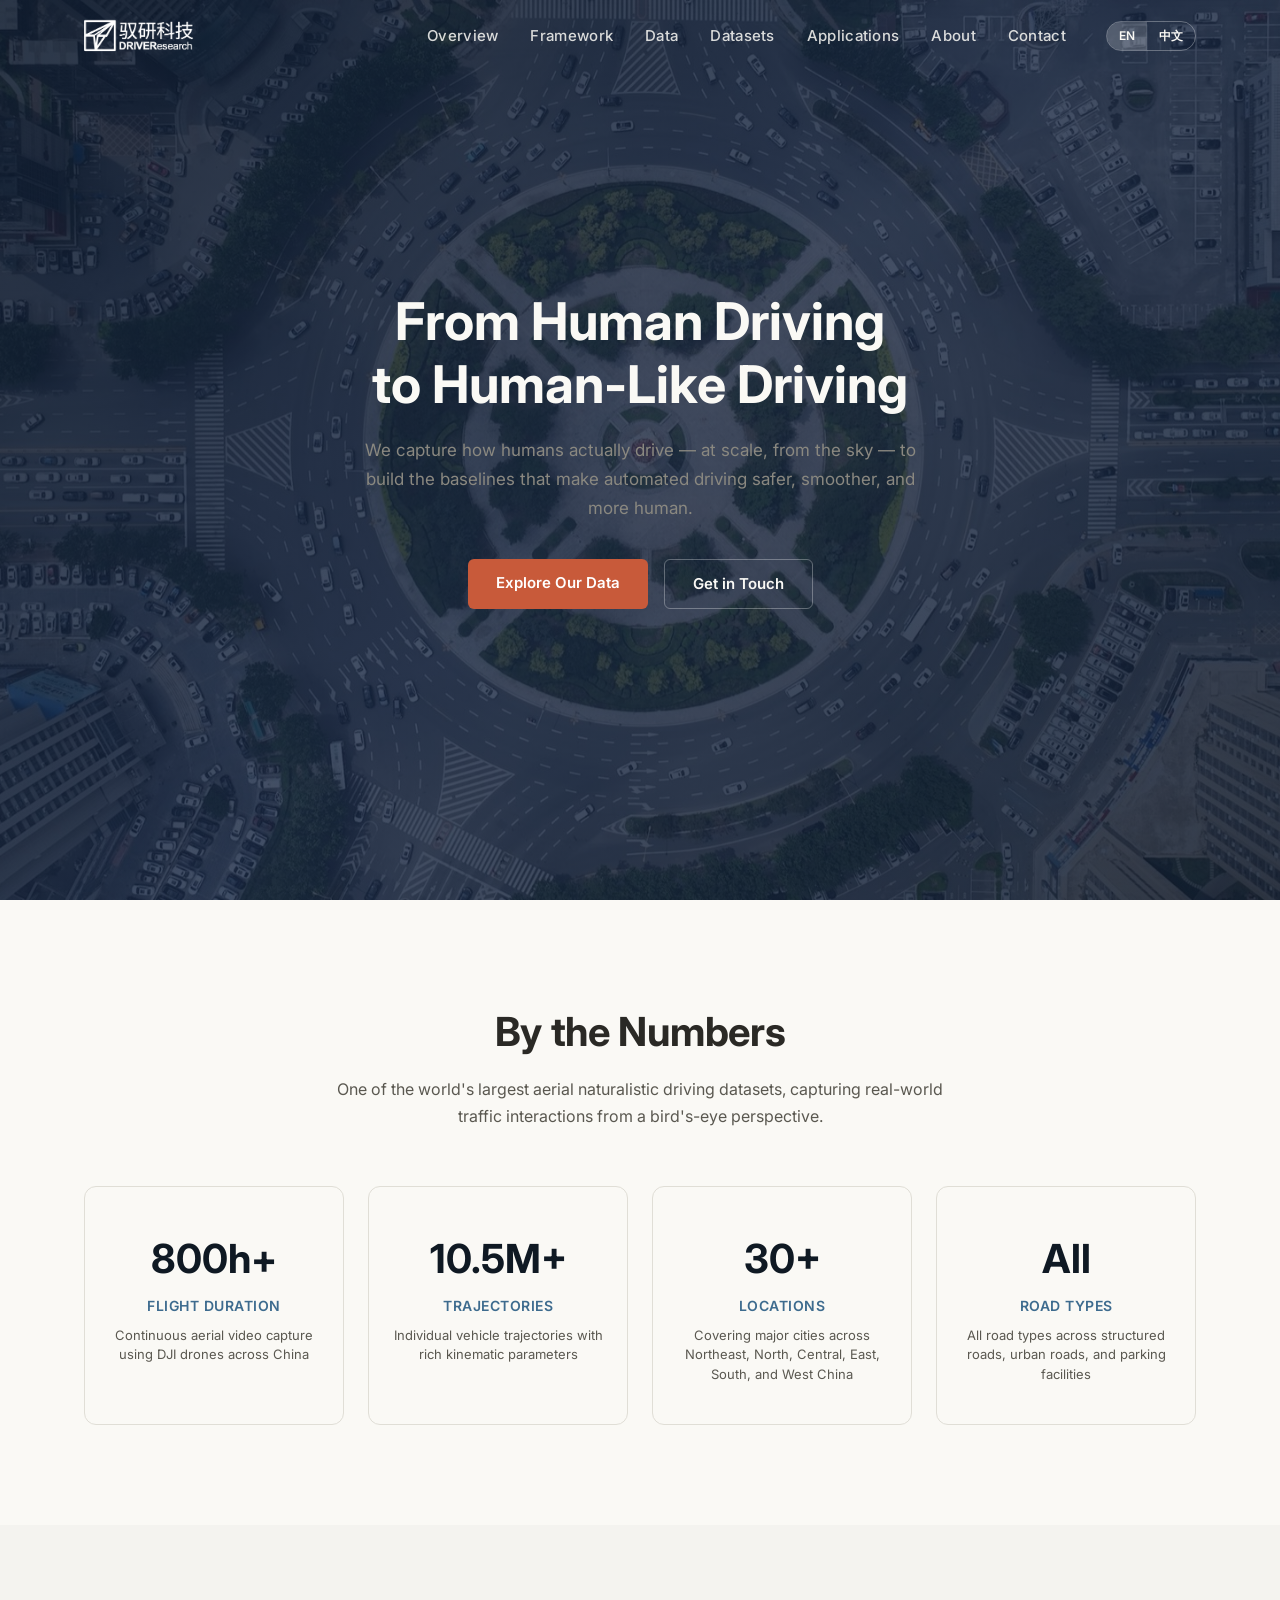
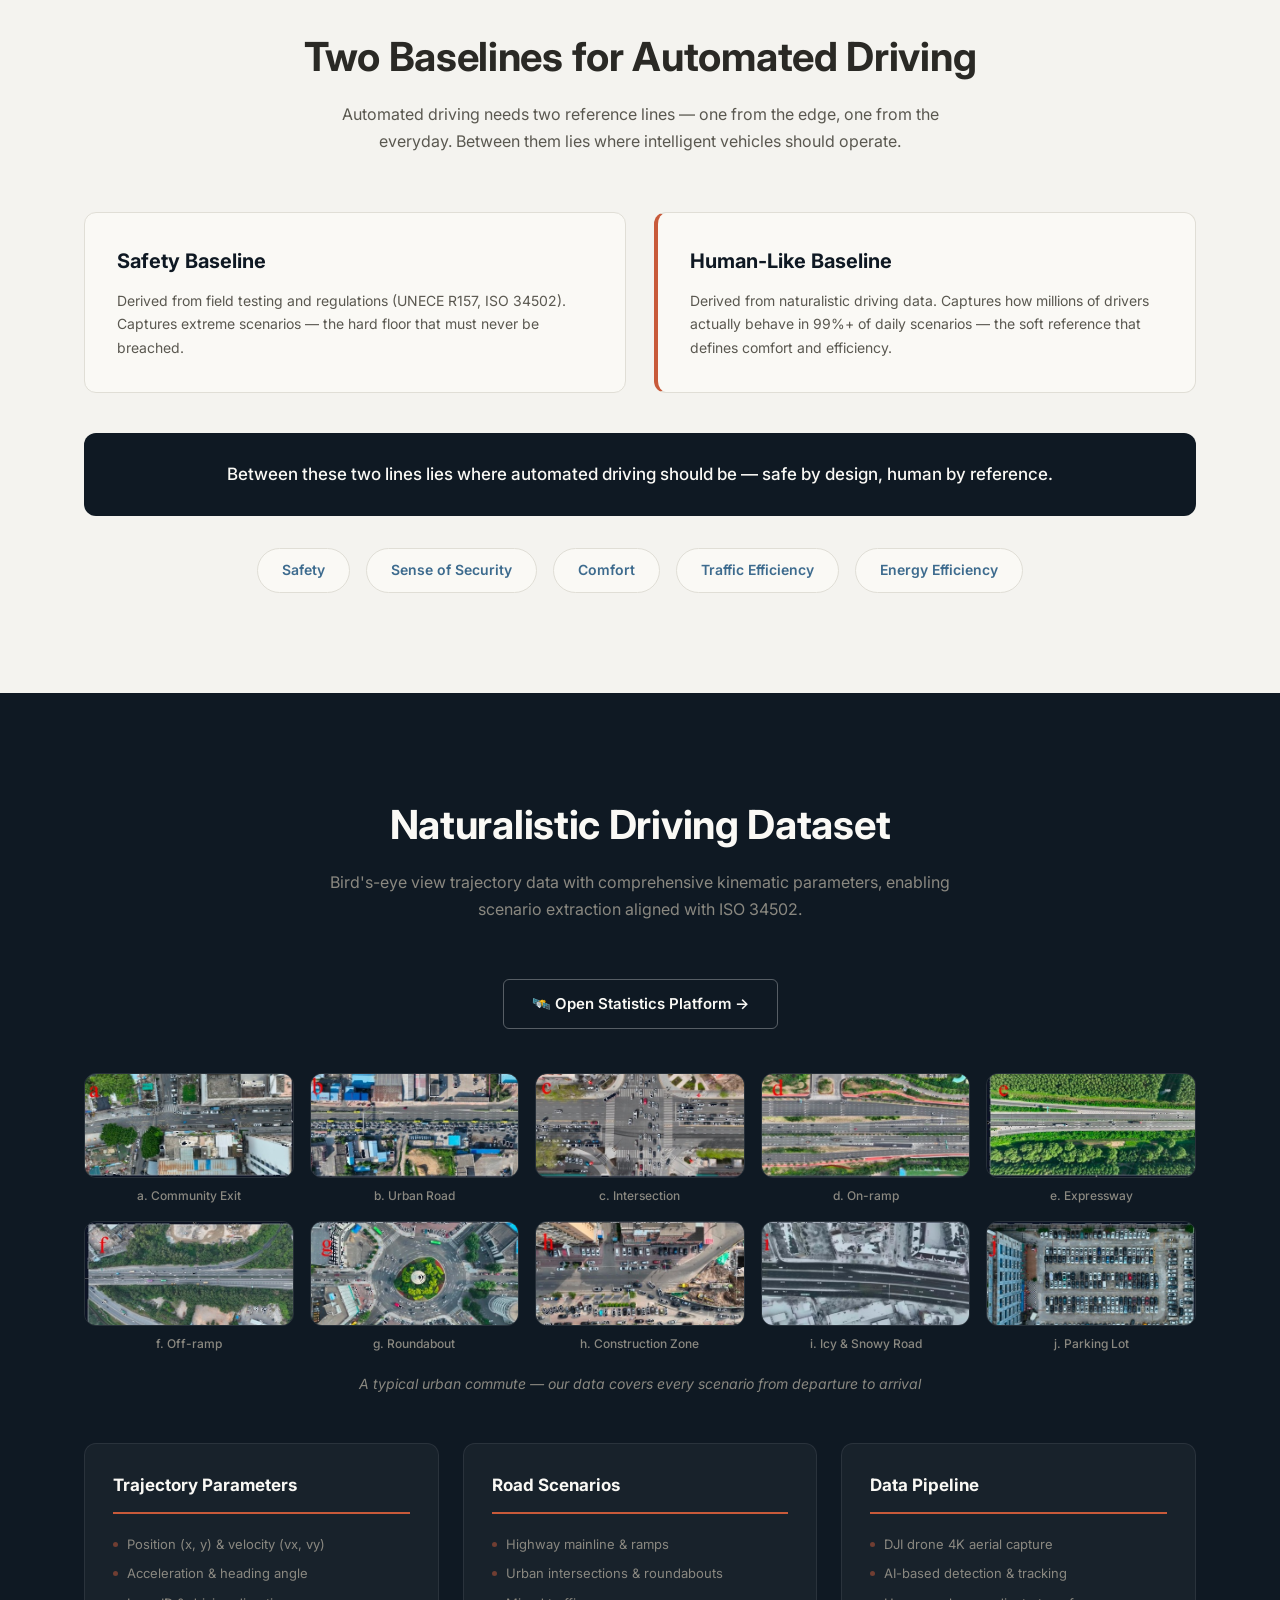
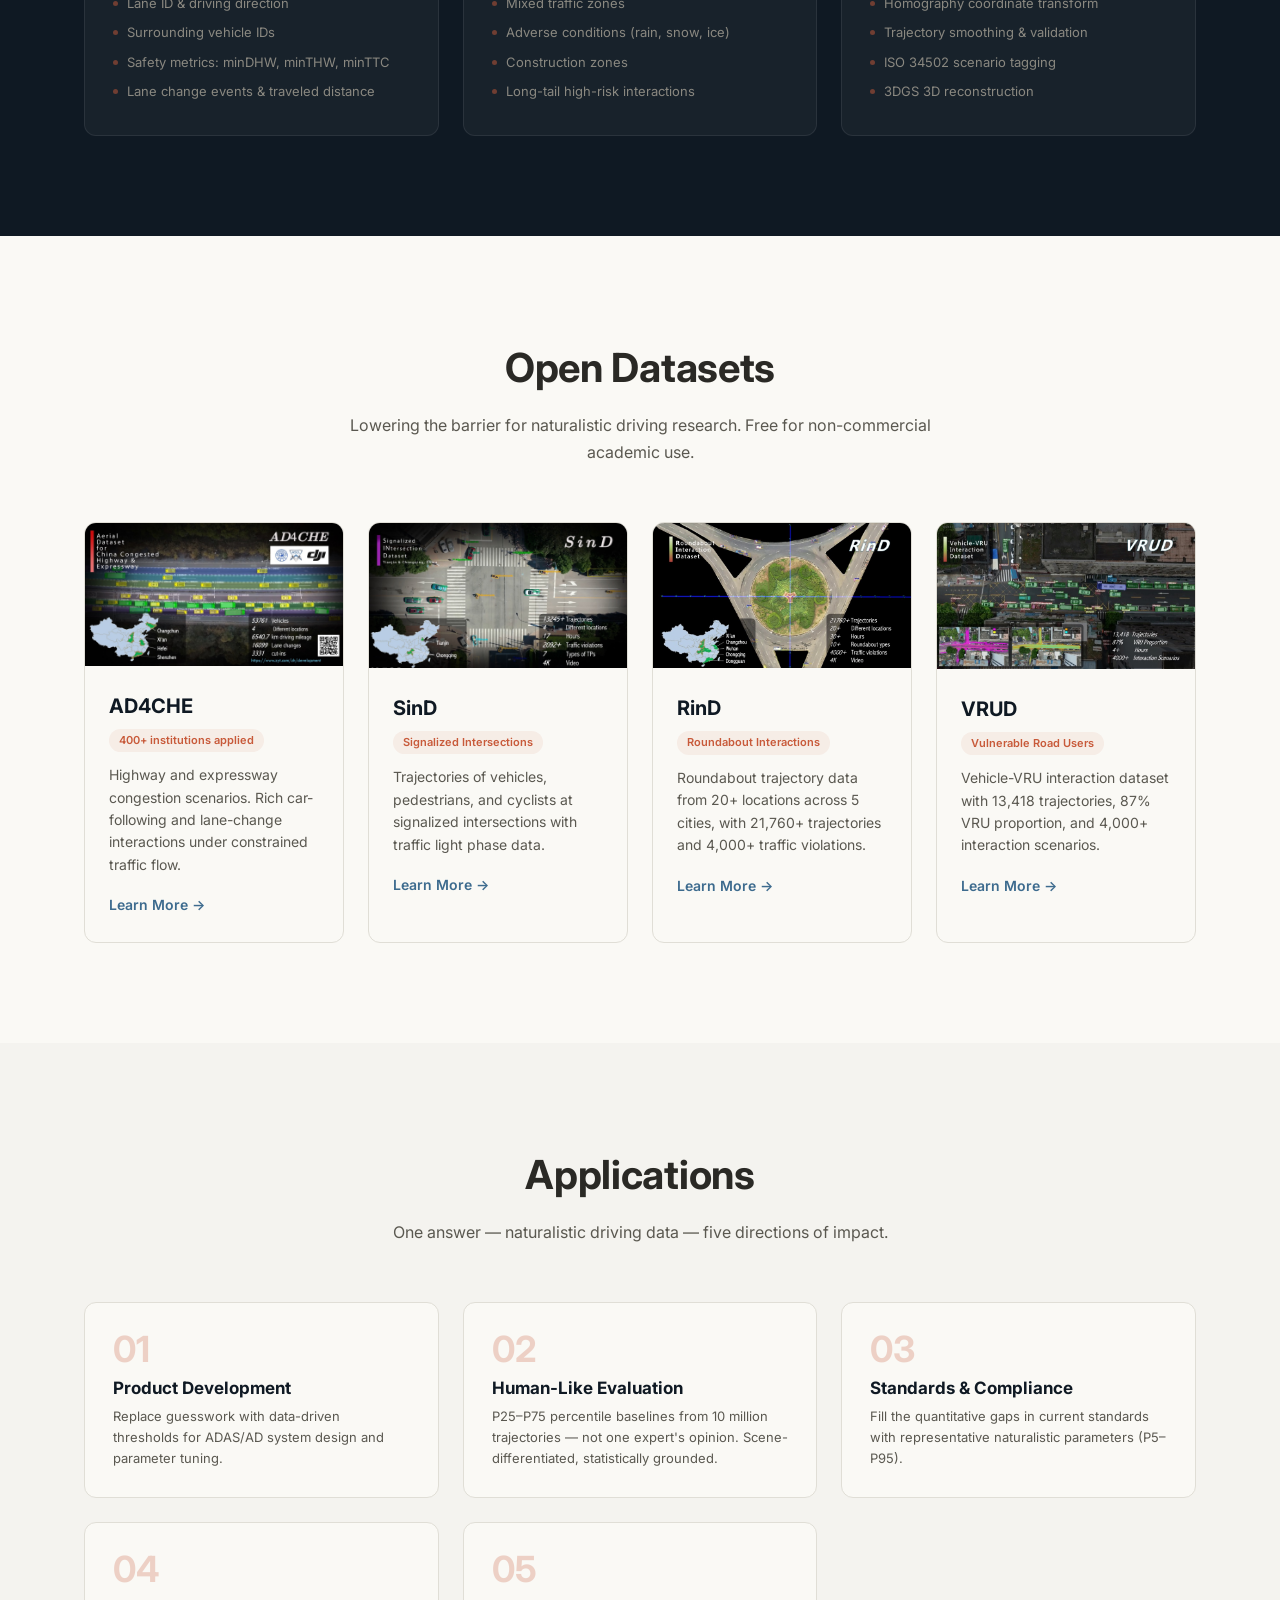
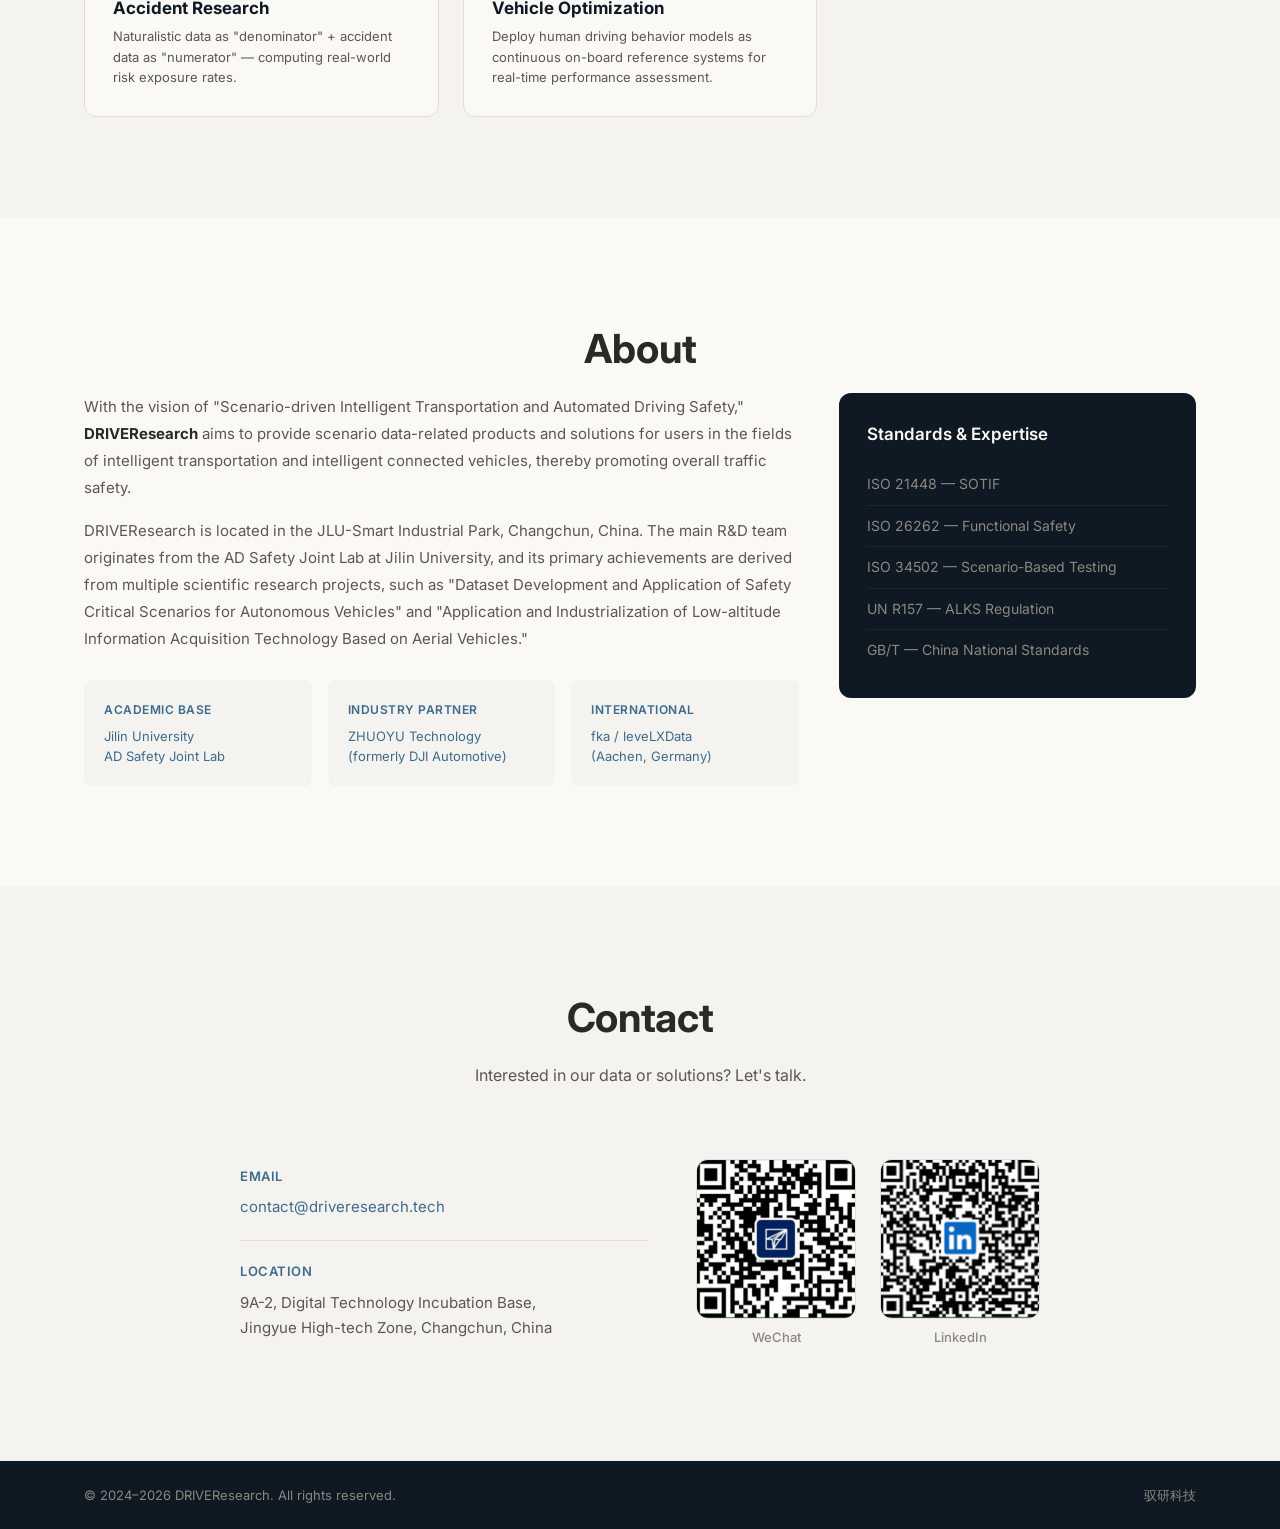
==== commit 63a7bf52: "fix(apps): remove .featured highlight on Human-Like Evaluation card The orange 2px border on .app-ca" ====
--- a/index.html
+++ b/index.html
@@ -224,7 +224,7 @@
           <h3>Product Development</h3>
           <p>Replace guesswork with data-driven thresholds for ADAS/AD system design and parameter tuning.</p>
         </div>
-        <div class="app-card featured reveal">
+        <div class="app-card reveal">
           <div class="app-number">02</div>
           <h3>Human-Like Evaluation</h3>
           <p>P25–P75 percentile baselines from 10 million trajectories — not one expert's opinion. Scene-differentiated, statistically grounded.</p>
--- a/styles.css
+++ b/styles.css
@@ -139,7 +139,6 @@
 .app-grid { display: grid; grid-template-columns: repeat(3, 1fr); gap: 24px; }
 .app-card { padding: 28px; border-radius: var(--radius); border: 1px solid var(--gray-200); background: var(--white); transition: transform 0.3s, box-shadow 0.3s; }
 .app-card:hover { transform: translateY(-4px); box-shadow: var(--shadow-hover); }
-.app-card.featured { border: 2px solid var(--accent); }
 .app-number { font-size: 36px; font-weight: 700; color: var(--accent); opacity: 0.25; line-height: 1; margin-bottom: 8px; }
 .app-card h3 { font-size: 17px; font-weight: 700; color: var(--navy); margin-bottom: 4px; }
 .app-zh { font-size: 13px; color: var(--blue); margin-bottom: 12px; }
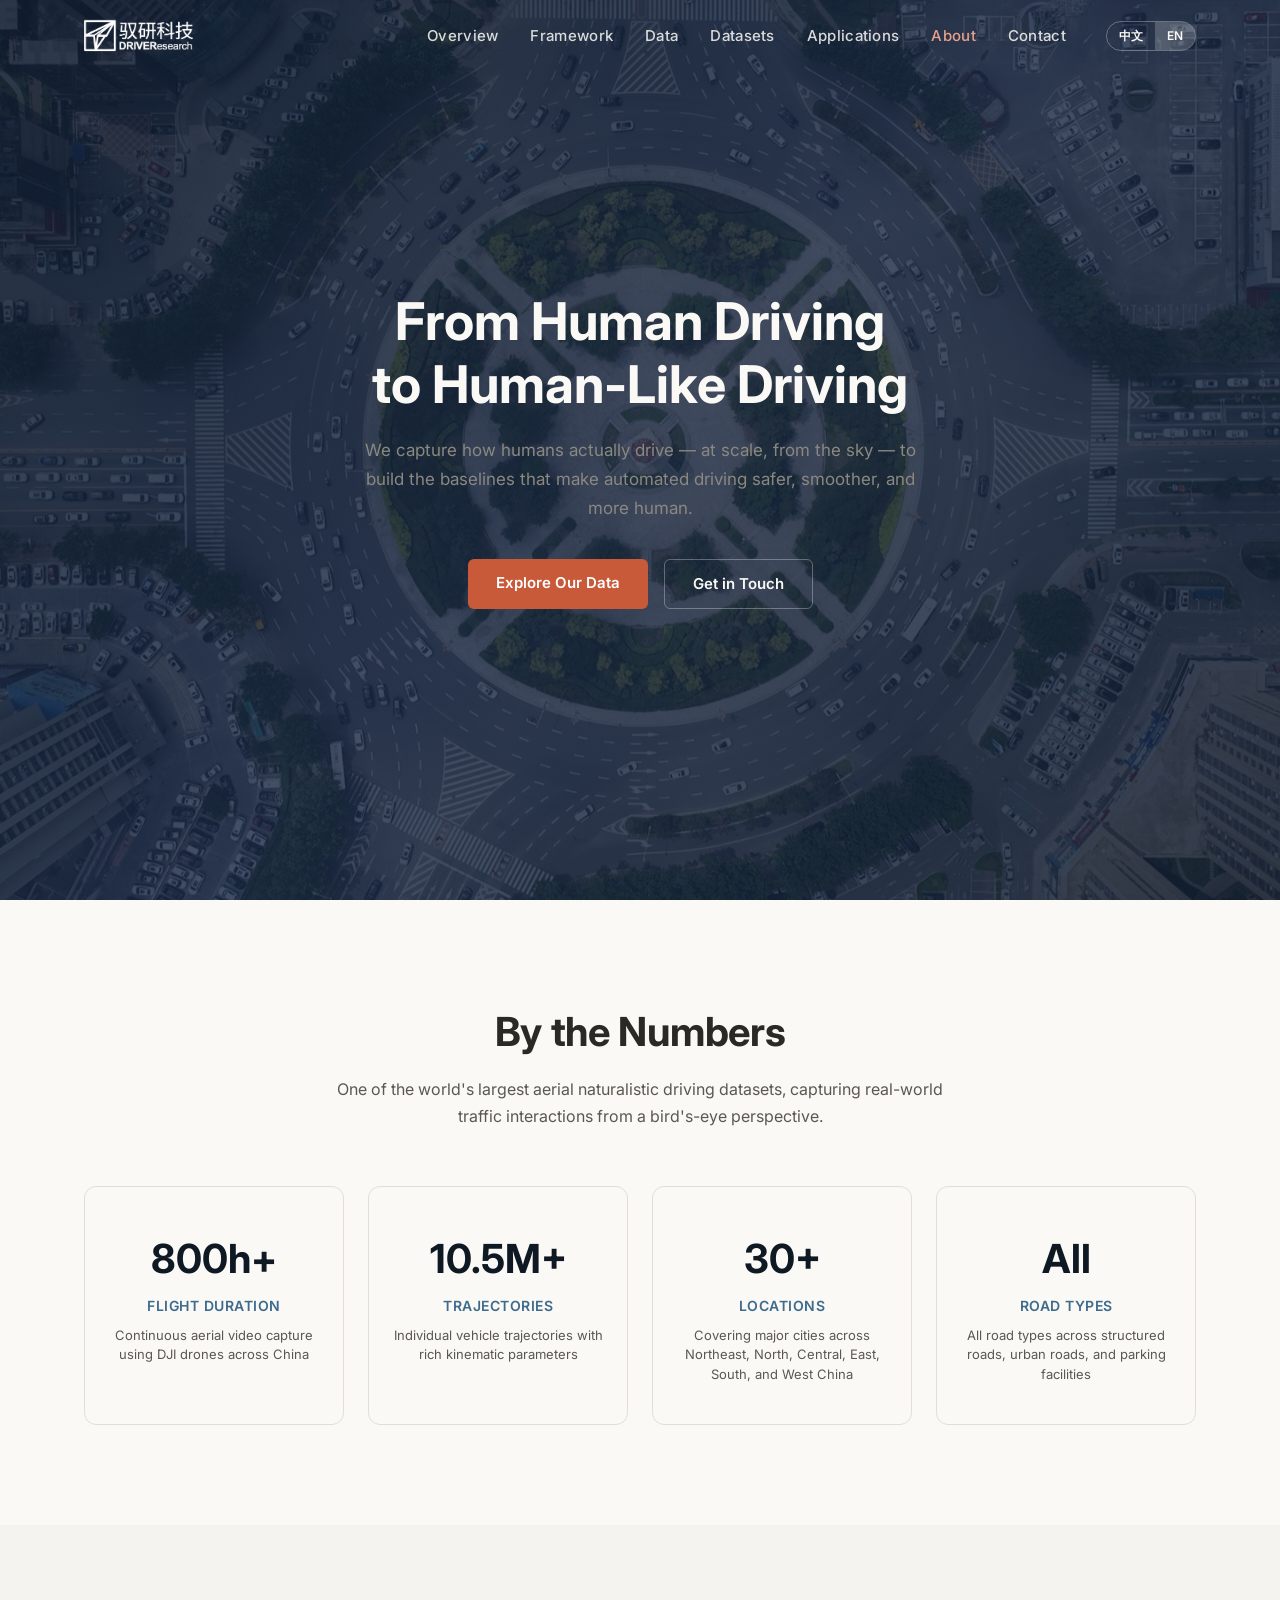
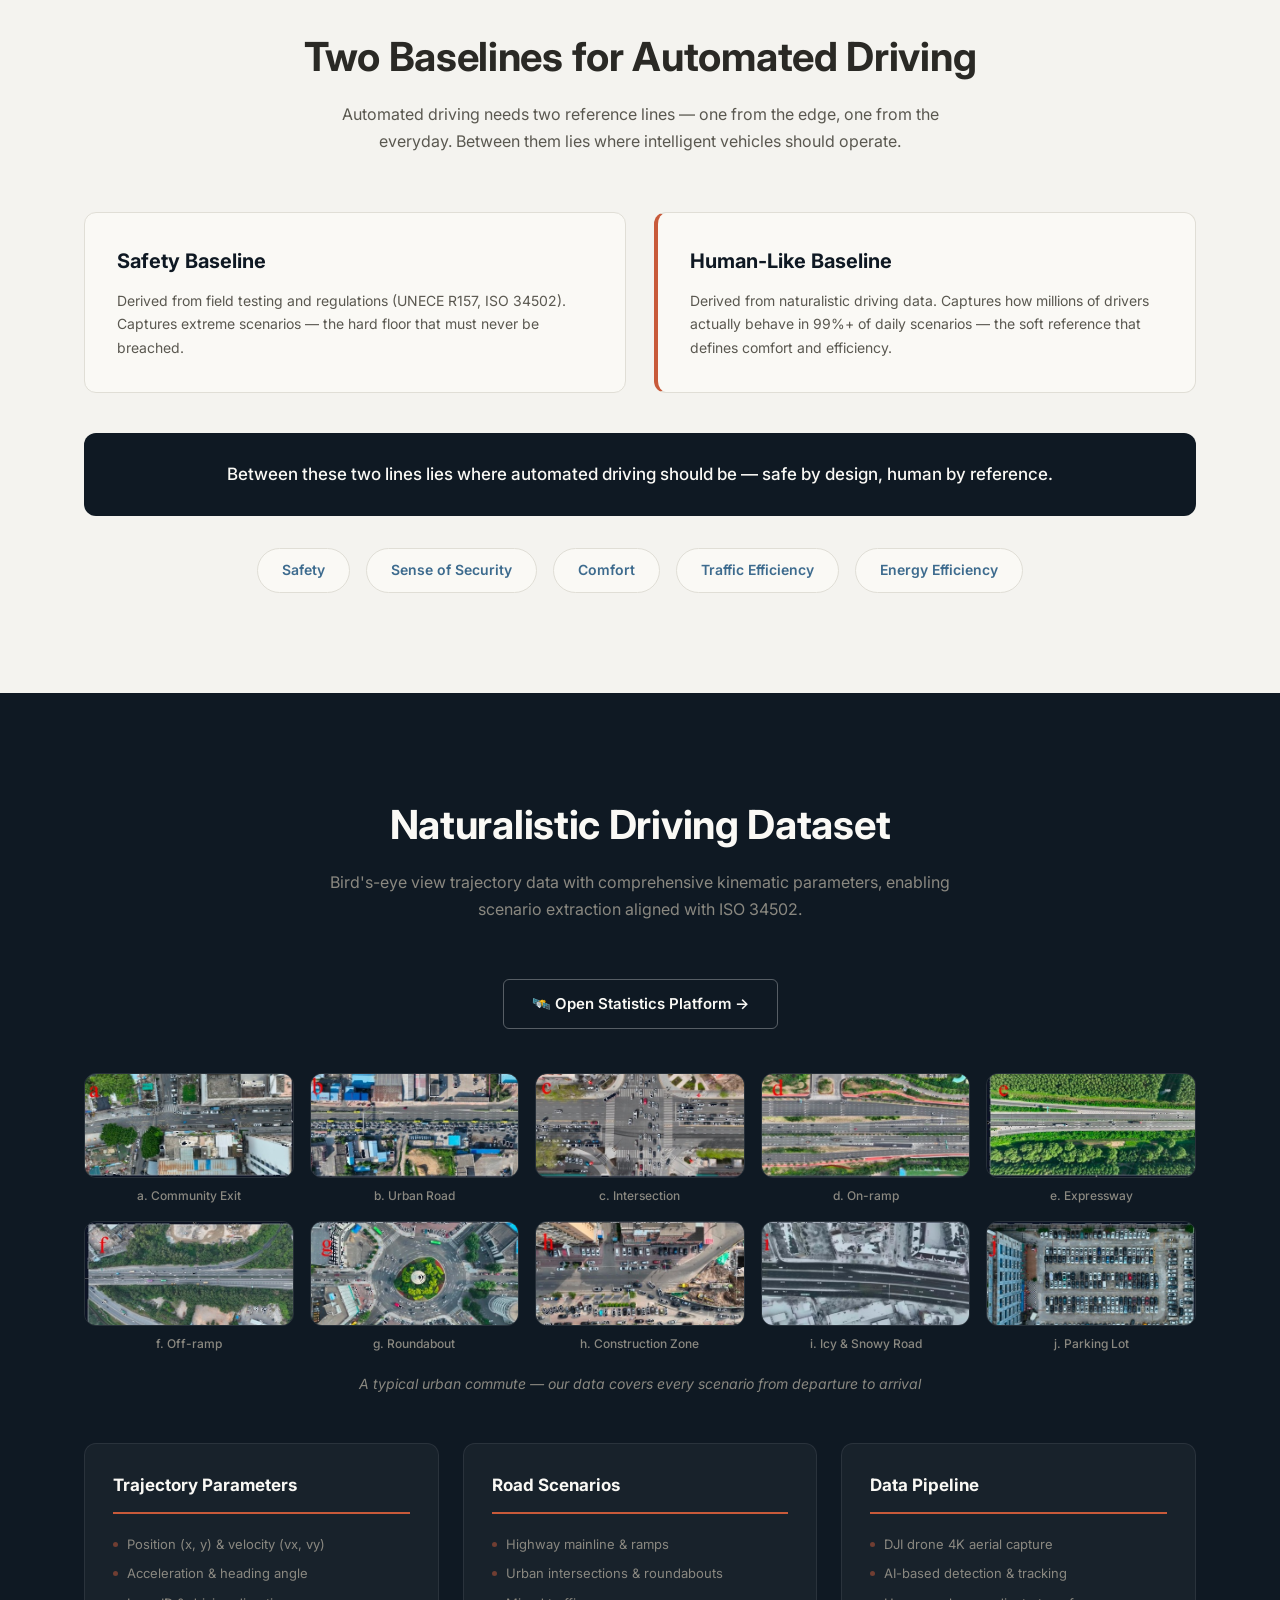
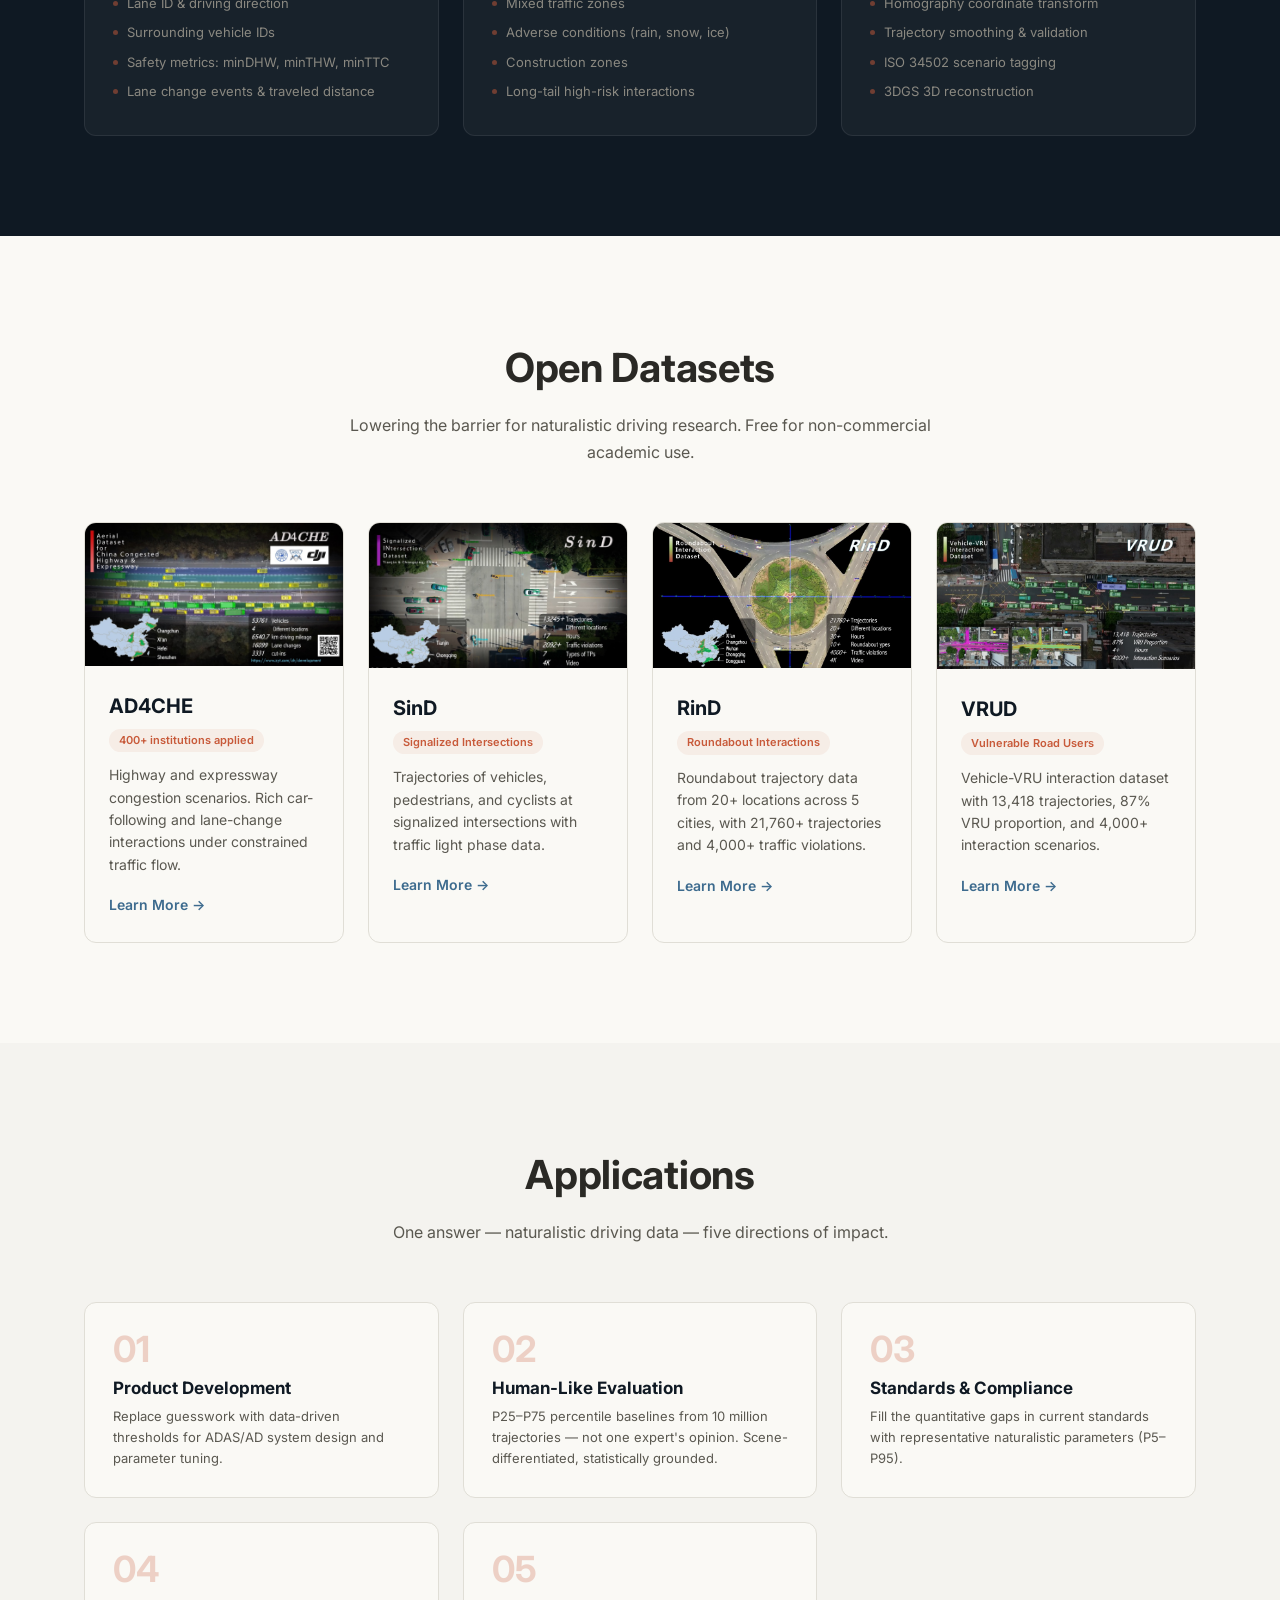
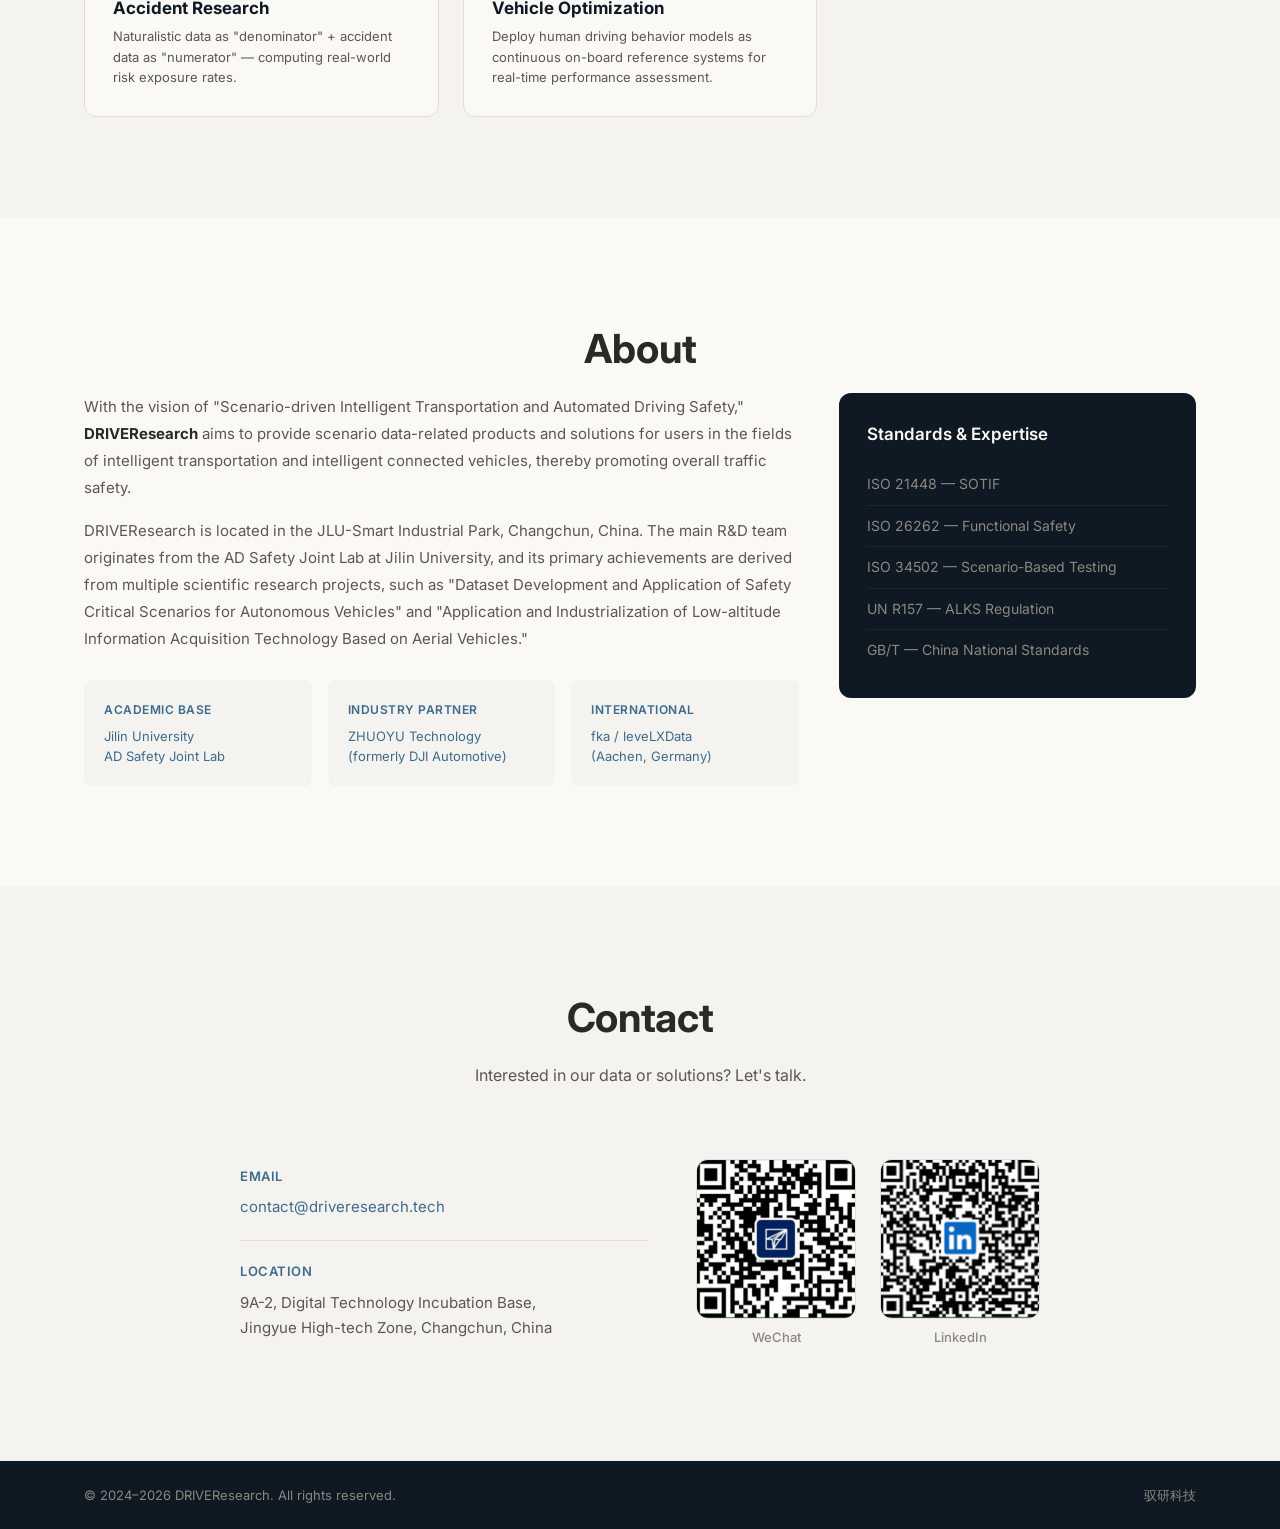
==== commit bcefb78c: "feat(nav): active-section highlight + swap lang order 中文|EN 两项对齐 DRIVEResearch 数据统计平台的顶部导航:  1) Scro" ====
--- a/index.html
+++ b/index.html
@@ -29,7 +29,7 @@
         <li><a href="#applications">Applications</a></li>
         <li><a href="#about">About</a></li>
         <li><a href="#contact">Contact</a></li>
-        <li><span class="lang-switch"><a href="index.html" class="active">EN</a><a href="zh.html">中文</a></span></li>
+        <li><span class="lang-switch"><a href="zh.html">中文</a><a href="index.html" class="active">EN</a></span></li>
       </ul>
     </div>
   </nav>
--- a/styles.css
+++ b/styles.css
@@ -44,8 +44,11 @@
 .nav-inner { max-width: 1160px; margin: 0 auto; padding: 0 24px; display: flex; align-items: center; justify-content: space-between; height: 72px; }
 .nav-logo-img { height: 44px; width: auto; }
 .nav-links { display: flex; list-style: none; gap: 32px; align-items: center; }
-.nav-links a { color: var(--white); font-size: 15px; font-weight: 500; letter-spacing: 0.3px; opacity: 0.85; transition: opacity 0.2s; }
+.nav-links a { color: var(--white); font-size: 15px; font-weight: 500; letter-spacing: 0.3px; opacity: 0.85; transition: opacity 0.2s, color 0.2s; }
 .nav-links a:hover { opacity: 1; color: var(--white); }
+/* Active section — peach/accent-light; mirrors DRIVEResearch data platform
+   top-nav active style. JS scrollspy in scripts.js toggles .active. */
+.nav-links > li > a.active { opacity: 1; color: var(--accent-light); }
 
 .lang-switch { display: inline-flex; border: 1px solid rgba(255,255,255,0.3); border-radius: 20px; overflow: hidden; margin-left: 8px; }
 .lang-switch a { padding: 4px 12px; font-size: 12px; font-weight: 600; text-transform: none; letter-spacing: 0; opacity: 1; }
